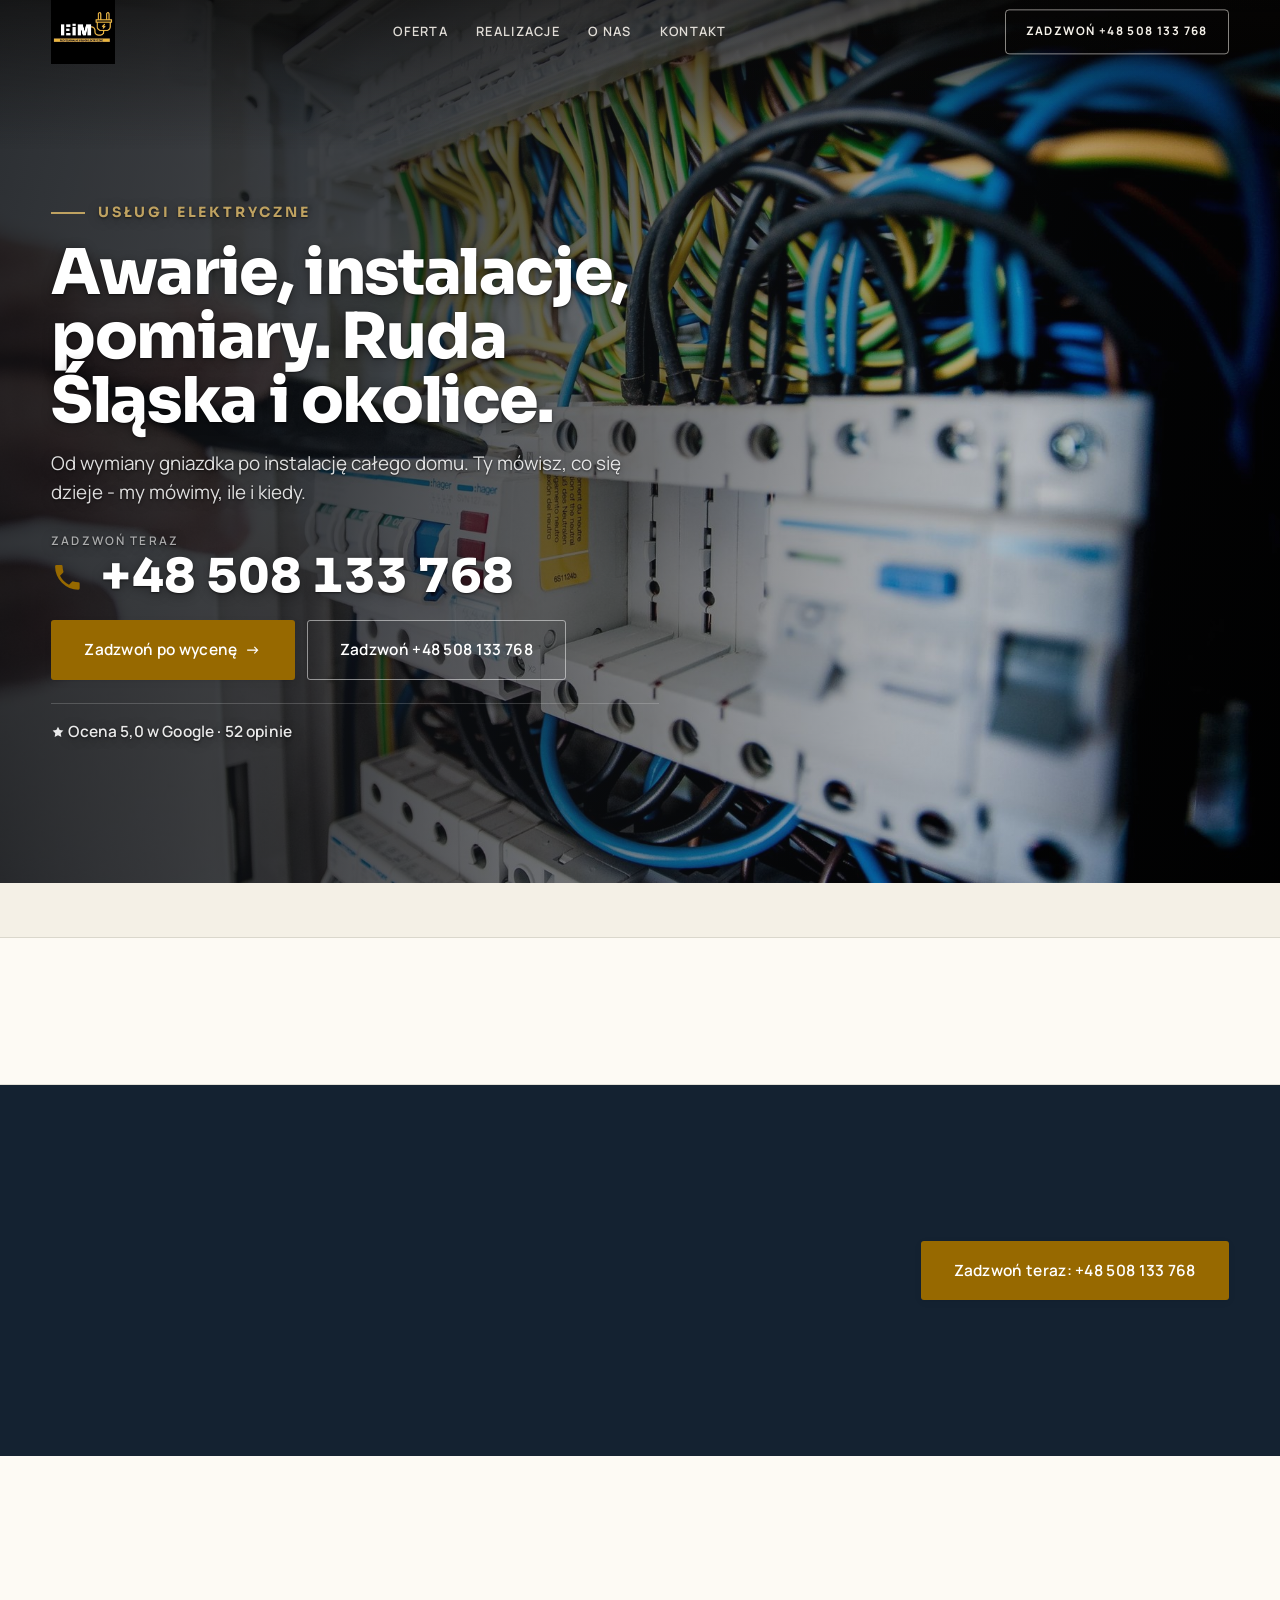
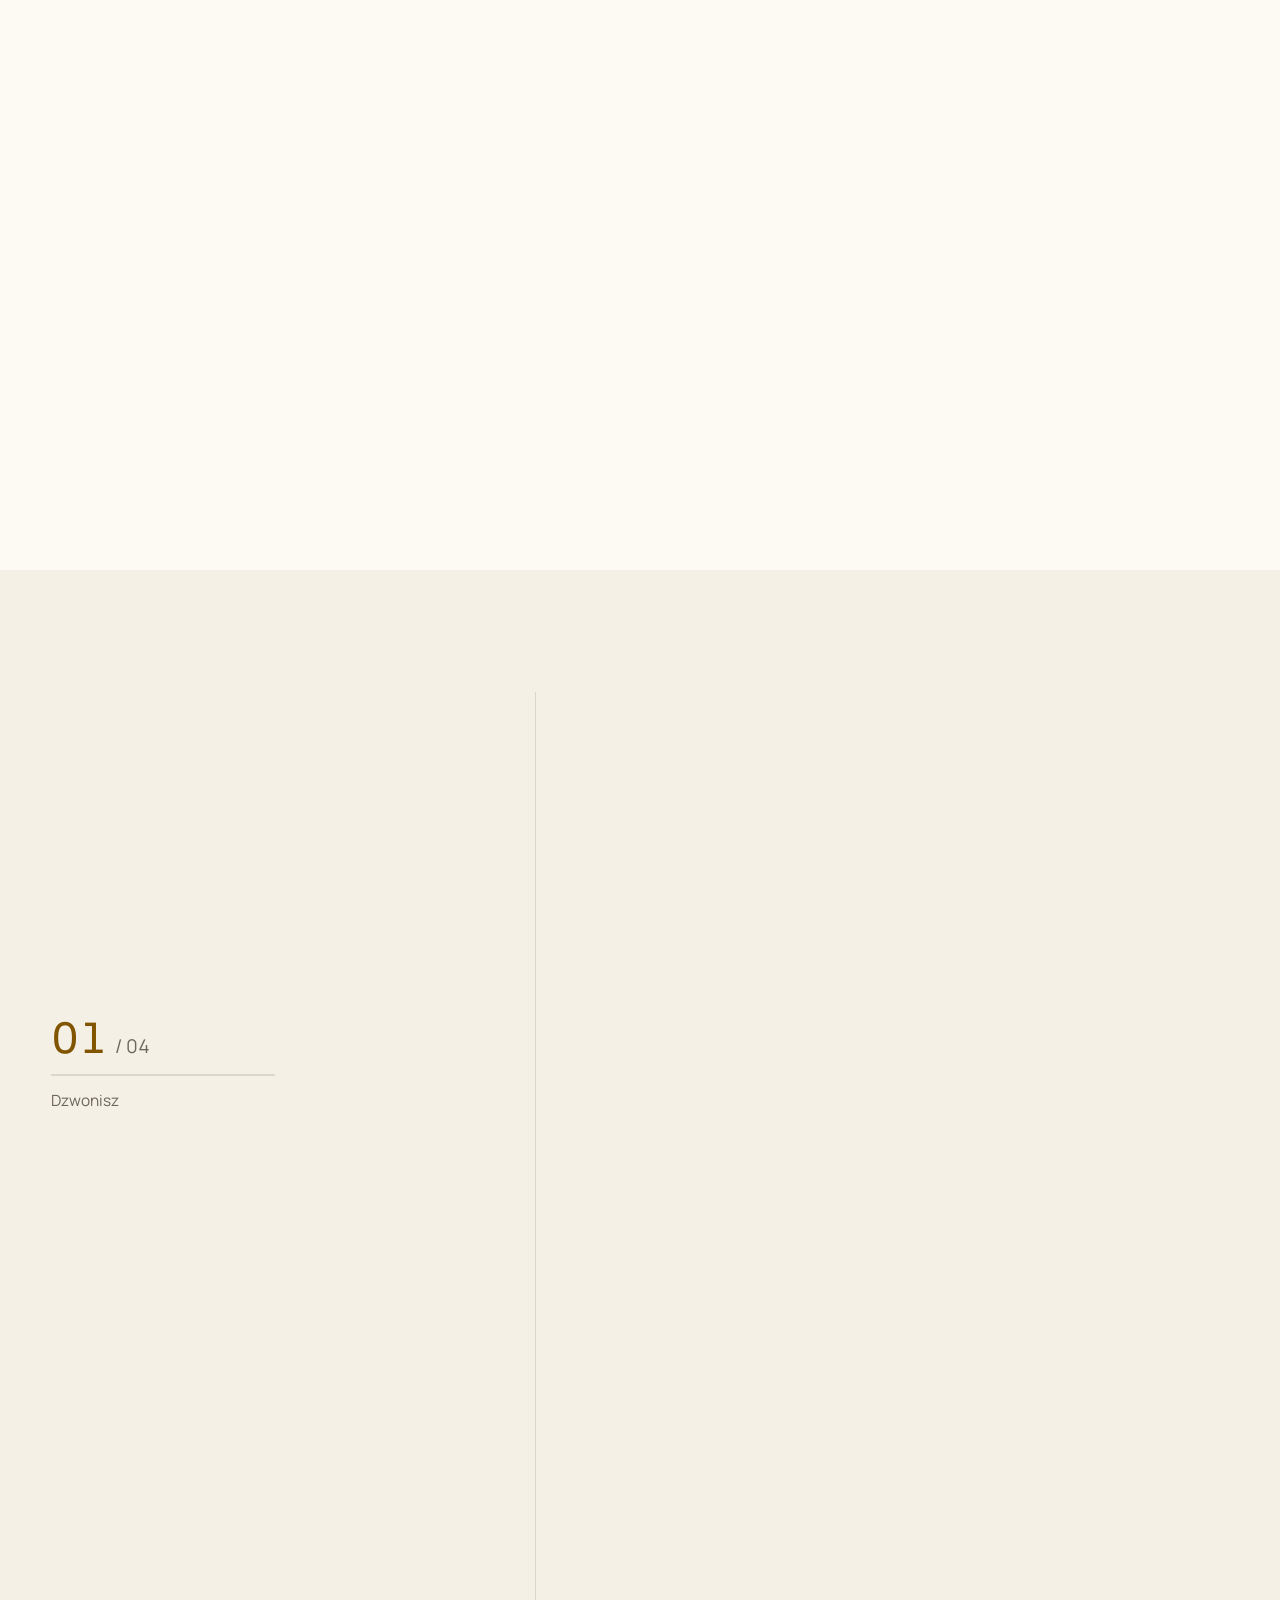
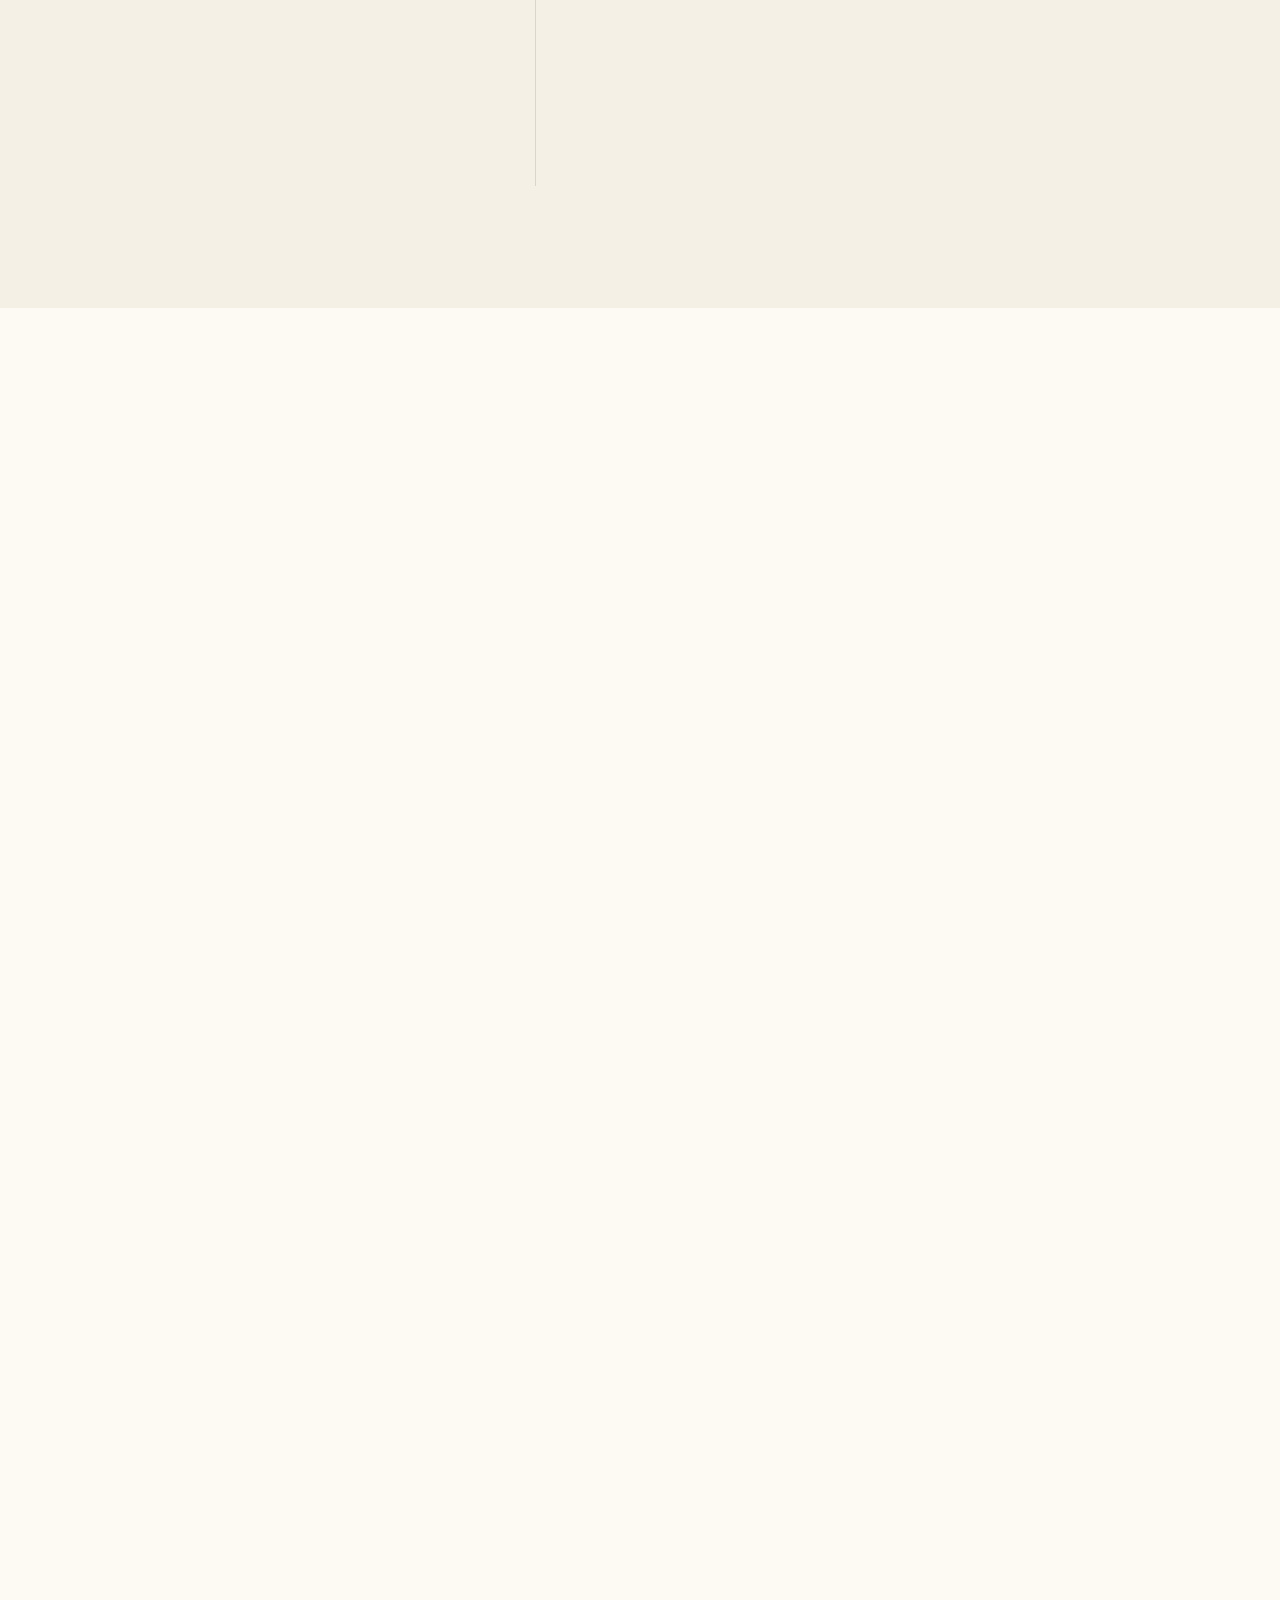
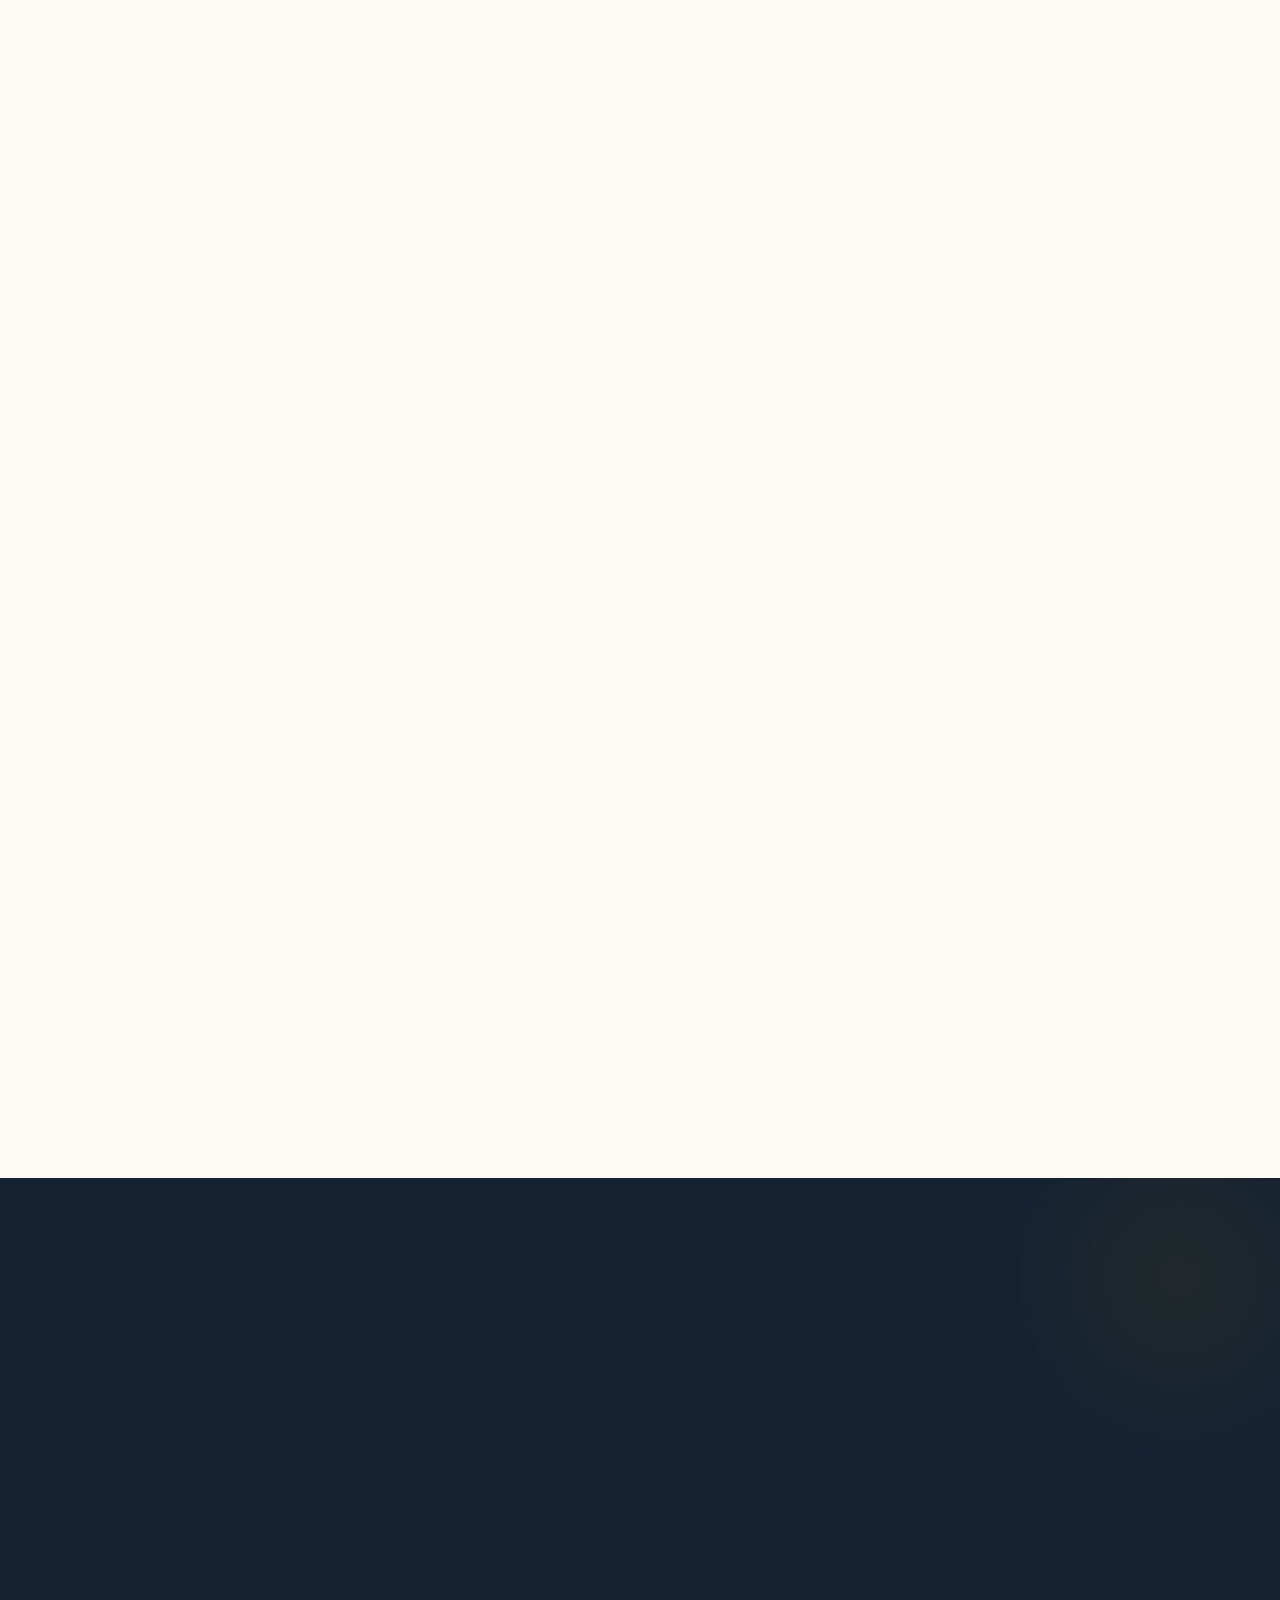
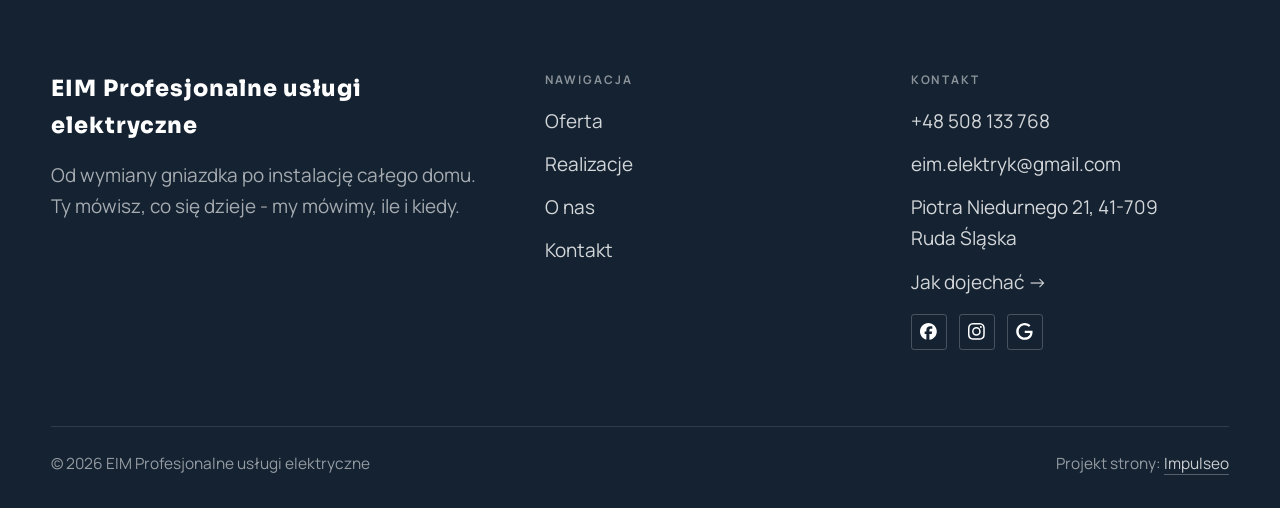
==== index.html @ 625cda24 "Strona demo: eim-profesjonalne-uslugi-elektryczne" ====
<!DOCTYPE html>
<html lang="pl">
<head>
<meta charset="UTF-8">
<meta name="viewport" content="width=device-width, initial-scale=1.0">
<title>EIM Profesjonalne usługi elektryczne - elektryk z dojazdem</title>
<meta name="description" content="Elektryk w Rudzie Śląskiej z dojazdem. Awarie, instalacje, rozdzielnice, oświetlenie, pomiary z protokołem. Cenę znasz przed robotą. Zadzwoń: +48 508 133 768.">
<link rel="canonical" href="https://kris20032.github.io/eim-profesjonalne-uslugi-elektryczne/">
<meta name="robots" content="noindex, nofollow">
<meta property="og:type" content="website">
<meta property="og:locale" content="pl_PL">
<meta property="og:site_name" content="EIM Profesjonalne usługi elektryczne">
<meta property="og:title" content="EIM Profesjonalne usługi elektryczne - elektryk z dojazdem">
<meta property="og:description" content="Elektryk w Rudzie Śląskiej z dojazdem. Awarie, instalacje, rozdzielnice, oświetlenie, pomiary z protokołem. Cenę znasz przed robotą. Zadzwoń: +48 508 133 768.">
<meta property="og:url" content="https://kris20032.github.io/eim-profesjonalne-uslugi-elektryczne/">
<meta property="og:image" content="https://kris20032.github.io/eim-profesjonalne-uslugi-elektryczne/img/og.jpg">
<meta property="og:image:width" content="1200">
<meta property="og:image:height" content="630">
<meta name="twitter:card" content="summary_large_image">
<script type="application/ld+json">{"@context": "https://schema.org", "@type": "Electrician", "name": "EIM Profesjonalne usługi elektryczne", "url": "https://kris20032.github.io/eim-profesjonalne-uslugi-elektryczne/", "telephone": "+48508133768", "image": "https://kris20032.github.io/eim-profesjonalne-uslugi-elektryczne/img/og.jpg", "areaServed": "Ruda Śląska", "sameAs": ["https://www.facebook.com/p/EIM-Profesjonalne-us%C5%82ugi-elektryczne-61555742956690/", "https://www.instagram.com/eim_elektryk_mroz/", "https://www.google.com/maps?cid=5841397486991390434"]}</script>
<link rel="preconnect" href="https://fonts.googleapis.com">
<link rel="preconnect" href="https://fonts.gstatic.com" crossorigin>
<link href="https://fonts.googleapis.com/css2?family=Sora:wght@600;700;800&family=Manrope:wght@400;500;600&display=swap" rel="stylesheet">
<link rel="stylesheet" href="assets/styles.css?v=2641f12d">
</head>
<body>

<header class="nav">
  <div class="wrap nav-inner">
    <a class="brand brand-has-logo" href="index.html"><img class="brand-logo" src="img/logo.jpg" alt="EIM Profesjonalne usługi elektryczne" width="500" height="500" decoding="async"></a>
    <nav class="nav-links">
      <a href="oferta.html">Oferta</a>
      <a href="realizacje.html">Realizacje</a>
      <a href="o-nas.html">O nas</a>
      <a href="kontakt.html">Kontakt</a>
      <a href="tel:+48508133768" class="btn btn-accent">Zadzwoń +48 508 133 768</a>
    </nav>
    <button class="nav-toggle" aria-label="Menu"><span></span><span></span><span></span></button>
  </div>
</header>

<main>
<section class="hero-fach">
  <img class="hf-photo" src="img/hero.jpg" fetchpriority="high" data-rotate="img/g2.jpg|img/g5.jpg" alt="EIM Profesjonalne usługi elektryczne" width="1880" height="1251">
  <div class="hf-panel">
    <div class="hf-inner">
      <span class="hf-kicker">Usługi elektryczne</span>
      <h1 class="hf-title">Awarie, instalacje, pomiary. Ruda Śląska i okolice. <em></em></h1>
      <p class="hf-lead">Od wymiany gniazdka po instalację całego domu. Ty mówisz, co się dzieje - my mówimy, ile i kiedy.</p>
      <a class="hf-phone" href="tel:+48508133768"><span class="hf-phone-lab">Zadzwoń teraz</span><span class="hf-phone-num"><svg class="ico-tel" width="16" height="16" viewBox="0 0 24 24" fill="none" aria-hidden="true"><path d="M6.6 10.8a15.5 15.5 0 0 0 6.6 6.6l2.2-2.2a1 1 0 0 1 1-.24 11.4 11.4 0 0 0 3.6.58 1 1 0 0 1 1 1V20a1 1 0 0 1-1 1A17 17 0 0 1 3 4a1 1 0 0 1 1-1h3.5a1 1 0 0 1 1 1c0 1.25.2 2.46.58 3.6a1 1 0 0 1-.25 1l-2.23 2.2Z" fill="currentColor"/></svg> +48 508 133 768</span></a>
      <div class="hf-actions">
        <a href="kontakt.html" class="btn btn-accent">Zadzwoń po wycenę <span class="arr">→</span></a>
        <a href="tel:+48508133768" class="btn btn-ghost hf-ghost">Zadzwoń +48 508 133 768</a>
      </div>
      <div class="hf-trust"><svg class="ico-star" width="14" height="14" viewBox="0 0 24 24" style="vertical-align:-2px" aria-hidden="true"><path d="M12 2.8l2.85 5.8 6.4.93-4.63 4.5 1.1 6.37L12 17.4l-5.72 3 1.1-6.37-4.63-4.5 6.4-.93L12 2.8Z" fill="currentColor"/></svg> Ocena 5,0 w Google · 52 opinie</div>
    </div>
  </div>
</section>
<section class="fach-promise">
  <div class="wrap">
    <ul class="fp-row reveal"><li>Bezpłatna wycena</li><li>Dojazd: Ruda Śląska i okolice</li><li>Gwarancja na robociznę</li></ul>
  </div>
</section>
<section class="opinie-mini" aria-label="Opinie klientów">
  <div class="wrap">
    <div class="om-row">
      <div class="om-item reveal"><blockquote>„Serdecznie polecam Pana Pawła!”</blockquote><span class="om-autor">Marcin Jeziorowski</span></div>
      <div class="om-item reveal"><blockquote>„Serdecznie polecam tego elektryka!”</blockquote><span class="om-autor">Paulina Wojcieszek</span></div>
      <div class="om-item reveal"><blockquote>„Została wykonana usługa poprowadzenia całej nowej instalacji elektrycznej na nowo zakupionym mieszkaniu w s…”</blockquote><span class="om-autor">Mateusz Machnik</span></div>
    </div>
  </div>
</section>
<section class="awaria">
  <div class="wrap">
      <div class="reveal">
        <h3>Awaria? Jesteśmy pod telefonem.</h3>
        <p>Szybki dojazd na pilne zgłoszenia.</p>
      </div>
      <a class="btn btn-accent" href="tel:+48508133768">Zadzwoń teraz: +48 508 133 768</a>
  </div>
</section>
<section class="gateways-band">
  <div class="wrap">
    <div class="gateways">
      <a href="oferta.html" class="gateway reveal"><img src="img/g1.jpg" alt="Awarie i usterki" loading="lazy" width="1880" height="1255" decoding="async"><span class="g-ttl">Awarie i usterki</span></a>
      <a href="oferta.html" class="gateway reveal"><img src="img/g4.jpg" alt="Instalacje elektryczne" loading="lazy" width="1880" height="1255" decoding="async"><span class="g-ttl">Instalacje elektryczne</span></a>
      <a href="oferta.html" class="gateway reveal"><img src="img/g10.jpg" alt="Rozdzielnice i zabezpieczenia" loading="lazy" width="1880" height="1253" decoding="async"><span class="g-ttl">Rozdzielnice i zabezpieczenia</span></a>
    </div>
  </div>
</section>
<section class="proces proces-os fachowcy">
  <div class="wrap proc-grid">
    <div class="proc-side">
      <div class="head reveal">
        <span class="eyebrow">Jak pracujemy</span>
        <h2>Wiesz, na czym stoisz - na każdym etapie</h2>
        <p>Od pierwszego telefonu do odbioru roboty - krok po kroku.</p>
      </div>
      <div class="proc-count" aria-hidden="true"><span class="pc-cur">01</span><span class="pc-all">/ 04</span></div>
      <div class="proc-bar" aria-hidden="true"><i></i></div>
      <p class="proc-now" aria-hidden="true">Dzwonisz</p>
    </div>
    <ol class="proces-line">
      <li class="reveal"><span class="pno">01</span><h3>Dzwonisz</h3><p>Przy awarii mówimy też, co wyłączyć od razu - zanim dojedziemy, ma być bezpiecznie.</p></li>
      <li class="reveal"><span class="pno">02</span><h3>Znasz cenę</h3><p>Zanim wyjmiemy narzędzia, wiesz, ile zapłacisz. Wyjdzie coś nowego w ścianie - najpierw rozmawiamy, potem robimy.</p></li>
      <li class="reveal"><span class="pno">03</span><h3>Robota</h3><p>Stare przewody i osprzęt pokazujemy, nie wynosimy po cichu - widzisz, co było do wymiany.</p></li>
      <li class="reveal"><span class="pno">04</span><h3>Odbiór i gwarancja</h3><p>Na koniec mierzymy i pokazujemy wynik - dostajesz protokół, gwarancję i jasny rachunek.</p></li>
    </ol>
  </div>
</section>
<section>
  <div class="wrap">
    <div class="head reveal">
      <span class="eyebrow">Realizacje</span>
      <h2>Z ostatnich robót</h2>
      <p>Tak ta robota wygląda po skończeniu: opisana tablica, równe bruzdy, przewody pod sznurek.</p>
    </div>
    <div class="gallery">
      <div class="tile t-two3 reveal"><img src="img/g3.jpg" alt="EIM Profesjonalne usługi elektryczne" loading="lazy" width="1500" height="2000" decoding="async"></div>
      <div class="tile t-third reveal"><img src="img/g6.jpg" alt="EIM Profesjonalne usługi elektryczne" loading="lazy" width="1356" height="1878" decoding="async"></div>
      <div class="tile t-third reveal"><img src="img/g7.jpg" alt="EIM Profesjonalne usługi elektryczne" loading="lazy" width="1534" height="1124" decoding="async"></div>
      <div class="tile t-third reveal"><img src="img/g8.jpg" alt="EIM Profesjonalne usługi elektryczne" loading="lazy" width="1340" height="1714" decoding="async"></div>
      <div class="tile t-third reveal"><img src="img/g9.jpg" alt="EIM Profesjonalne usługi elektryczne" loading="lazy" width="1535" height="2048" decoding="async"></div>
    </div>
    <div style="margin-top:var(--space-7)" class="reveal"><a href="realizacje.html" class="btn btn-accent">Pełna galeria <span class="arr">→</span></a></div>
  </div>
</section>
<section class="fach-uslugi">
  <div class="wrap">
    <div class="head reveal">
      <span class="eyebrow">Oferta</span>
      <h2>Zakres robót</h2>
      <p>Czym zajmujemy się na co dzień.</p>
    </div>
    <ul class="fu-list">
      <li class="fu-row reveal"><div class="fu-name">Awarie i usterki</div><div class="fu-desc">Nagle zgasła połowa mieszkania? Bezpiecznik wybija po włączeniu czajnika?</div><a class="fu-cta" href="kontakt.html">Wycena <span class="arr">→</span></a></li>
      <li class="fu-row reveal"><div class="fu-name">Instalacje elektryczne</div><div class="fu-desc">Budujesz dom albo robisz generalny remont? Rozprowadzamy instalację od tablicy po ostatnie gniazdko: obwody, bruzdy, puszki, a na koniec pomiary z protokołem, zanim cokolwiek zniknie pod tynkiem.</div><a class="fu-cta" href="kontakt.html">Wycena <span class="arr">→</span></a></li>
      <li class="fu-row reveal"><div class="fu-name">Rozdzielnice i zabezpieczenia</div><div class="fu-desc">Tablica z korkami pamięta poprzedniego właściciela? Składamy i modernizujemy rozdzielnice: nowe zabezpieczenia, różnicówki, ochrona przepięciowa i czytelny opis na drzwiczkach - żeby przy usterce dało się wyłączyć jeden obwód, a nie cały dom.</div><a class="fu-cta" href="kontakt.html">Wycena <span class="arr">→</span></a></li>
      <li class="fu-row reveal"><div class="fu-name">Oświetlenie i LED</div><div class="fu-desc">Montujemy oświetlenie i sterowanie światłem, a także instalacje inteligentnego domu w systemie Loxone.</div><a class="fu-cta" href="kontakt.html">Wycena <span class="arr">→</span></a></li>
      <li class="fu-row reveal"><div class="fu-name">Gniazdka, włączniki i osprzęt</div><div class="fu-desc">Grzejące się gniazdko albo włącznik, który łapie co drugi raz, to poluzowany zacisk - od tego zaczynają się nadpalone puszki.</div><a class="fu-cta" href="kontakt.html">Wycena <span class="arr">→</span></a></li>
      <li class="fu-row reveal"><div class="fu-name">Pomiary i protokoły</div><div class="fu-desc">Do odbioru domu, do ubezpieczyciela po szkodzie, do wynajmu - wszędzie tam potrzebny jest protokół z pomiarów, nie „działa, sprawdzałem”.</div><a class="fu-cta" href="kontakt.html">Wycena <span class="arr">→</span></a></li>
    </ul>
    <div style="margin-top:var(--space-7)" class="reveal"><a href="oferta.html" class="btn btn-ghost">Pełna oferta <span class="arr">→</span></a></div>
  </div>
</section>
<section class="stopklatka" aria-hidden="true">
  <div class="stk-bg" style="background-image:url(img/g15.jpg)"></div>
</section>
<section class="opinie">
  <div class="wrap">
    <div class="head center reveal">
      <span class="eyebrow">Opinie</span>
      <h2>Co mówią klienci</h2>
    </div>
    <p class="op-meta reveal"><span class="g-badge"><svg class="gb-ico" viewBox="0 0 24 24" width="18" height="18" aria-hidden="true"><path fill="#4285F4" d="M22.56 12.25c0-.78-.07-1.53-.2-2.25H12v4.26h5.92c-.26 1.37-1.04 2.53-2.21 3.31v2.77h3.57c2.08-1.92 3.28-4.74 3.28-8.09z"/><path fill="#34A853" d="M12 23c2.97 0 5.46-.98 7.28-2.66l-3.57-2.77c-.98.66-2.23 1.06-3.71 1.06-2.86 0-5.29-1.93-6.16-4.53H2.18v2.84C3.99 20.53 7.7 23 12 23z"/><path fill="#FBBC05" d="M5.84 14.09c-.22-.66-.35-1.36-.35-2.09s.13-1.43.35-2.09V7.07H2.18C1.43 8.55 1 10.22 1 12s.43 3.45 1.18 4.93l2.85-2.22.81-.62z"/><path fill="#EA4335" d="M12 5.38c1.62 0 3.06.56 4.21 1.64l3.15-3.15C17.45 2.09 14.97 1 12 1 7.7 1 3.99 3.47 2.18 7.07l3.66 2.84c.87-2.6 3.3-4.53 6.16-4.53z"/></svg><b class="gb-ocena">5,0</b><svg class="gb-stars" viewBox="0 0 90 18" width="74" height="14.8" aria-hidden="true"><g fill="currentColor" opacity=".26"><path transform="translate(0,0)" d="M9 1.6l2.2 4.46 4.92.72-3.56 3.47.84 4.9L9 12.74l-4.4 2.31.84-4.9L1.88 6.68l4.92-.72L9 1.6Z"/><path transform="translate(18,0)" d="M9 1.6l2.2 4.46 4.92.72-3.56 3.47.84 4.9L9 12.74l-4.4 2.31.84-4.9L1.88 6.68l4.92-.72L9 1.6Z"/><path transform="translate(36,0)" d="M9 1.6l2.2 4.46 4.92.72-3.56 3.47.84 4.9L9 12.74l-4.4 2.31.84-4.9L1.88 6.68l4.92-.72L9 1.6Z"/><path transform="translate(54,0)" d="M9 1.6l2.2 4.46 4.92.72-3.56 3.47.84 4.9L9 12.74l-4.4 2.31.84-4.9L1.88 6.68l4.92-.72L9 1.6Z"/><path transform="translate(72,0)" d="M9 1.6l2.2 4.46 4.92.72-3.56 3.47.84 4.9L9 12.74l-4.4 2.31.84-4.9L1.88 6.68l4.92-.72L9 1.6Z"/></g><clipPath id="gs1000"><rect x="0" y="0" width="90.0" height="18"/></clipPath><g fill="#FBBC04" clip-path="url(#gs1000)"><path transform="translate(0,0)" d="M9 1.6l2.2 4.46 4.92.72-3.56 3.47.84 4.9L9 12.74l-4.4 2.31.84-4.9L1.88 6.68l4.92-.72L9 1.6Z"/><path transform="translate(18,0)" d="M9 1.6l2.2 4.46 4.92.72-3.56 3.47.84 4.9L9 12.74l-4.4 2.31.84-4.9L1.88 6.68l4.92-.72L9 1.6Z"/><path transform="translate(36,0)" d="M9 1.6l2.2 4.46 4.92.72-3.56 3.47.84 4.9L9 12.74l-4.4 2.31.84-4.9L1.88 6.68l4.92-.72L9 1.6Z"/><path transform="translate(54,0)" d="M9 1.6l2.2 4.46 4.92.72-3.56 3.47.84 4.9L9 12.74l-4.4 2.31.84-4.9L1.88 6.68l4.92-.72L9 1.6Z"/><path transform="translate(72,0)" d="M9 1.6l2.2 4.46 4.92.72-3.56 3.47.84 4.9L9 12.74l-4.4 2.31.84-4.9L1.88 6.68l4.92-.72L9 1.6Z"/></g></svg><span class="gb-txt">52 opinie w Google</span></span></p>
    <p class="op-meta reveal"><a class="op-google" href="https://www.google.com/maps?cid=5841397486991390434" target="_blank" rel="noopener"><svg class="op-g-ico" viewBox="0 0 24 24" width="17" height="17" aria-hidden="true"><path fill="#4285F4" d="M22.56 12.25c0-.78-.07-1.53-.2-2.25H12v4.26h5.92c-.26 1.37-1.04 2.53-2.21 3.31v2.77h3.57c2.08-1.92 3.28-4.74 3.28-8.09z"/><path fill="#34A853" d="M12 23c2.97 0 5.46-.98 7.28-2.66l-3.57-2.77c-.98.66-2.23 1.06-3.71 1.06-2.86 0-5.29-1.93-6.16-4.53H2.18v2.84C3.99 20.53 7.7 23 12 23z"/><path fill="#FBBC05" d="M5.84 14.09c-.22-.66-.35-1.36-.35-2.09s.13-1.43.35-2.09V7.07H2.18C1.43 8.55 1 10.22 1 12s.43 3.45 1.18 4.93l2.85-2.22.81-.62z"/><path fill="#EA4335" d="M12 5.38c1.62 0 3.06.56 4.21 1.64l3.15-3.15C17.45 2.09 14.97 1 12 1 7.7 1 3.99 3.47 2.18 7.07l3.66 2.84c.87-2.6 3.3-4.53 6.16-4.53z"/></svg><span>Zobacz opinie w Google</span><span class="arr">→</span></a></p>
    <div class="opinie-grid">
      <figure class="op-card reveal"><span class="op-star"><svg class="ico-star" width="14" height="14" viewBox="0 0 24 24" style="vertical-align:-2px" aria-hidden="true"><path d="M12 2.8l2.85 5.8 6.4.93-4.63 4.5 1.1 6.37L12 17.4l-5.72 3 1.1-6.37-4.63-4.5 6.4-.93L12 2.8Z" fill="currentColor"/></svg><svg class="ico-star" width="14" height="14" viewBox="0 0 24 24" style="vertical-align:-2px" aria-hidden="true"><path d="M12 2.8l2.85 5.8 6.4.93-4.63 4.5 1.1 6.37L12 17.4l-5.72 3 1.1-6.37-4.63-4.5 6.4-.93L12 2.8Z" fill="currentColor"/></svg><svg class="ico-star" width="14" height="14" viewBox="0 0 24 24" style="vertical-align:-2px" aria-hidden="true"><path d="M12 2.8l2.85 5.8 6.4.93-4.63 4.5 1.1 6.37L12 17.4l-5.72 3 1.1-6.37-4.63-4.5 6.4-.93L12 2.8Z" fill="currentColor"/></svg><svg class="ico-star" width="14" height="14" viewBox="0 0 24 24" style="vertical-align:-2px" aria-hidden="true"><path d="M12 2.8l2.85 5.8 6.4.93-4.63 4.5 1.1 6.37L12 17.4l-5.72 3 1.1-6.37-4.63-4.5 6.4-.93L12 2.8Z" fill="currentColor"/></svg><svg class="ico-star" width="14" height="14" viewBox="0 0 24 24" style="vertical-align:-2px" aria-hidden="true"><path d="M12 2.8l2.85 5.8 6.4.93-4.63 4.5 1.1 6.37L12 17.4l-5.72 3 1.1-6.37-4.63-4.5 6.4-.93L12 2.8Z" fill="currentColor"/></svg></span><blockquote>Serdecznie polecam Pana Pawła! Wykonywał u mnie skrzynkę z bezpiecznikami i od początku wykazał się pełnym profesjonalizmem.</blockquote><span class="op-autor">Marcin Jeziorowski</span></figure>
      <figure class="op-card reveal"><span class="op-star"><svg class="ico-star" width="14" height="14" viewBox="0 0 24 24" style="vertical-align:-2px" aria-hidden="true"><path d="M12 2.8l2.85 5.8 6.4.93-4.63 4.5 1.1 6.37L12 17.4l-5.72 3 1.1-6.37-4.63-4.5 6.4-.93L12 2.8Z" fill="currentColor"/></svg><svg class="ico-star" width="14" height="14" viewBox="0 0 24 24" style="vertical-align:-2px" aria-hidden="true"><path d="M12 2.8l2.85 5.8 6.4.93-4.63 4.5 1.1 6.37L12 17.4l-5.72 3 1.1-6.37-4.63-4.5 6.4-.93L12 2.8Z" fill="currentColor"/></svg><svg class="ico-star" width="14" height="14" viewBox="0 0 24 24" style="vertical-align:-2px" aria-hidden="true"><path d="M12 2.8l2.85 5.8 6.4.93-4.63 4.5 1.1 6.37L12 17.4l-5.72 3 1.1-6.37-4.63-4.5 6.4-.93L12 2.8Z" fill="currentColor"/></svg><svg class="ico-star" width="14" height="14" viewBox="0 0 24 24" style="vertical-align:-2px" aria-hidden="true"><path d="M12 2.8l2.85 5.8 6.4.93-4.63 4.5 1.1 6.37L12 17.4l-5.72 3 1.1-6.37-4.63-4.5 6.4-.93L12 2.8Z" fill="currentColor"/></svg><svg class="ico-star" width="14" height="14" viewBox="0 0 24 24" style="vertical-align:-2px" aria-hidden="true"><path d="M12 2.8l2.85 5.8 6.4.93-4.63 4.5 1.1 6.37L12 17.4l-5.72 3 1.1-6.37-4.63-4.5 6.4-.93L12 2.8Z" fill="currentColor"/></svg></span><blockquote>Serdecznie polecam tego elektryka! Prace zostały wykonane bardzo solidnie, sprawnie i zgodnie z ustaleniami. Fachowiec punktualny, uprzejmy i doskonale znający się na swoim fachu.</blockquote><span class="op-autor">Paulina Wojcieszek</span></figure>
      <figure class="op-card reveal"><span class="op-star"><svg class="ico-star" width="14" height="14" viewBox="0 0 24 24" style="vertical-align:-2px" aria-hidden="true"><path d="M12 2.8l2.85 5.8 6.4.93-4.63 4.5 1.1 6.37L12 17.4l-5.72 3 1.1-6.37-4.63-4.5 6.4-.93L12 2.8Z" fill="currentColor"/></svg><svg class="ico-star" width="14" height="14" viewBox="0 0 24 24" style="vertical-align:-2px" aria-hidden="true"><path d="M12 2.8l2.85 5.8 6.4.93-4.63 4.5 1.1 6.37L12 17.4l-5.72 3 1.1-6.37-4.63-4.5 6.4-.93L12 2.8Z" fill="currentColor"/></svg><svg class="ico-star" width="14" height="14" viewBox="0 0 24 24" style="vertical-align:-2px" aria-hidden="true"><path d="M12 2.8l2.85 5.8 6.4.93-4.63 4.5 1.1 6.37L12 17.4l-5.72 3 1.1-6.37-4.63-4.5 6.4-.93L12 2.8Z" fill="currentColor"/></svg><svg class="ico-star" width="14" height="14" viewBox="0 0 24 24" style="vertical-align:-2px" aria-hidden="true"><path d="M12 2.8l2.85 5.8 6.4.93-4.63 4.5 1.1 6.37L12 17.4l-5.72 3 1.1-6.37-4.63-4.5 6.4-.93L12 2.8Z" fill="currentColor"/></svg><svg class="ico-star" width="14" height="14" viewBox="0 0 24 24" style="vertical-align:-2px" aria-hidden="true"><path d="M12 2.8l2.85 5.8 6.4.93-4.63 4.5 1.1 6.37L12 17.4l-5.72 3 1.1-6.37-4.63-4.5 6.4-.93L12 2.8Z" fill="currentColor"/></svg></span><blockquote>Została wykonana usługa poprowadzenia całej nowej instalacji elektrycznej na nowo zakupionym mieszkaniu w sposób bardzo dobry.</blockquote><span class="op-autor">Mateusz Machnik</span></figure>
    </div>
  </div>
</section>
<section class="obszar">
  <div class="wrap">
    <div class="head center reveal">
      <span class="eyebrow">Obszar działania</span>
      <h2>Dojeżdżamy do Ciebie</h2>
    </div>
    <p class="obszar-txt reveal" style="text-align:center;max-width:60ch;margin:0 auto 1.4rem">Nie wiesz, czy dojedziemy do Ciebie? Zadzwoń i podaj adres. Jak nie dojeżdżamy, powiemy od razu i nie zajmiemy Ci dnia.</p>
    <ul class="obszar-list reveal"><li class="is-home">Ruda Śląska</li><li>+ okolice</li></ul>
    <div class="obszar-mapa reveal" style="margin-top:var(--space-7)">
      <iframe title="Obszar działania - Ruda Śląska i okolice" src="https://maps.google.com/maps?q=50.2815459%2C18.8758392&amp;z=11&amp;output=embed" loading="lazy" referrerpolicy="no-referrer-when-downgrade" style="width:100%;height:clamp(280px,38vh,420px);border:0;display:block;border-radius:var(--r-md)"></iframe>
    </div>
  </div>
</section>
<section class="faq-klinika">
  <div class="wrap">
    <div class="head center reveal">
      <span class="eyebrow">Częste pytania</span>
      <h2>Dobrze wiedzieć</h2>
    </div>
    <div class="faq-list">
      <details class="faq-item reveal"><summary>Ile to będzie kosztowało?</summary><p>Zależy, co się dzieje - dlatego wypytujemy przez telefon i od razu podajemy widełki. Ostateczną cenę ustalamy przy oględzinach, zanim zaczniemy.</p></details>
      <details class="faq-item reveal"><summary>Czy wycena jest płatna?</summary><p>Za obejrzenie i wycenę nie bierzemy pieniędzy. Płacisz za robotę, nie za rozmowę o niej.</p></details>
      <details class="faq-item reveal"><summary>Jak szybko przyjedziecie?</summary><p>Brak prądu w całym domu to pilny wyjazd - przestawiamy grafik. Dołożenie gniazdka spokojnie poczeka na umówiony termin.</p></details>
      <details class="faq-item reveal"><summary>Czy dostanę fakturę?</summary><p>Tak, na firmę albo na osobę prywatną. Dokument dostajesz od razu - razem z protokołem, jeśli robiliśmy pomiary.</p></details>
      <details class="faq-item reveal"><summary>Mam starą instalację. Muszę wymieniać wszystko?</summary><p>Niekoniecznie. Najpierw pomiary - one pokazują, co naprawdę jest groźne, a co jeszcze posłuży. Czasem wystarczy nowa tablica i osobny obwód do kuchni, a reszta może poczekać do remontu.</p></details>
      <details class="faq-item reveal"><summary>Co, jeśli po naprawie coś dalej nie gra?</summary><p>Wracamy i mierzymy jeszcze raz. Nasza wina - poprawiamy za darmo; wyszło coś nowego - mówimy wprost, co i za ile.</p></details>
    </div>
  </div>
</section>
<section class="cta">
  <div class="wrap">
    <div class="reveal">
      <span class="eyebrow">Współpraca</span>
      <h2>Potrzebujesz fachowca? Wycenimy za darmo.</h2>
      <p>Odezwij się - umówimy oględziny i usłyszysz konkretną kwotę. Za darmo.</p>
    </div>
    <div class="cta-actions reveal">
      <a href="kontakt.html" class="btn btn-light">Zadzwoń po wycenę <span class="arr">→</span></a>
      <a href="tel:+48508133768" class="btn btn-ghost btn-ghost-cta">+48 508 133 768</a>
    </div>
  </div>
</section>
</main>

<footer>
  <div class="wrap">
    <div class="foot-grid">
      <div class="foot-brand">
        <div class="name">EIM Profesjonalne usługi elektryczne</div>
        <p>Od wymiany gniazdka po instalację całego domu. Ty mówisz, co się dzieje - my mówimy, ile i kiedy.</p>
      </div>
      <div class="foot-col">
        <h4>Nawigacja</h4>
        <a href="oferta.html">Oferta</a>
        <a href="realizacje.html">Realizacje</a>
        <a href="o-nas.html">O nas</a>
        <a href="kontakt.html">Kontakt</a>
      </div>
      <div class="foot-col">
        <h4>Kontakt</h4>
        <a href="tel:+48508133768">+48 508 133 768</a>
        <a href="mailto:eim.elektryk@gmail.com">eim.elektryk@gmail.com</a>
        <p>Piotra Niedurnego 21, 41-709 Ruda Śląska</p>
        <a href="https://www.google.com/maps?cid=5841397486991390434" target="_blank" rel="noopener">Jak dojechać →</a>
      <div class="foot-soc">
        <a class="soc" href="https://www.facebook.com/p/EIM-Profesjonalne-us%C5%82ugi-elektryczne-61555742956690/" target="_blank" rel="noopener" aria-label="Facebook - EIM Profesjonalne usługi elektryczne"><svg viewBox="0 0 24 24" aria-hidden="true" focusable="false"><path d="M9.101 23.691v-7.98H6.627v-3.667h2.474v-1.58c0-4.085 1.848-5.978 5.858-5.978.401 0 .955.042 1.468.103a8.68 8.68 0 0 1 1.141.195v3.325a8.623 8.623 0 0 0-.653-.036 26.805 26.805 0 0 0-.733-.009c-.707 0-1.259.096-1.675.309a1.686 1.686 0 0 0-.679.622c-.258.42-.374.995-.374 1.752v1.297h3.919l-.386 2.103-.287 1.564h-3.246v8.245C19.396 23.238 24 18.179 24 12.044c0-6.627-5.373-12-12-12s-12 5.373-12 12c0 5.628 3.874 10.35 9.101 11.647Z" fill="currentColor"/></svg></a>
        <a class="soc" href="https://www.instagram.com/eim_elektryk_mroz/" target="_blank" rel="noopener" aria-label="Instagram - EIM Profesjonalne usługi elektryczne"><svg viewBox="0 0 24 24" aria-hidden="true" focusable="false"><path d="M7.0301.084c-1.2768.0602-2.1487.264-2.911.5634-.7888.3075-1.4575.72-2.1228 1.3877-.6652.6677-1.075 1.3368-1.3802 2.127-.2954.7638-.4956 1.6365-.552 2.914-.0564 1.2775-.0689 1.6882-.0626 4.947.0062 3.2586.0206 3.6671.0825 4.9473.061 1.2765.264 2.1482.5635 2.9107.308.7889.72 1.4573 1.388 2.1228.6679.6655 1.3365 1.0743 2.1285 1.38.7632.295 1.6361.4961 2.9134.552 1.2773.056 1.6884.069 4.9462.0627 3.2578-.0062 3.668-.0207 4.9478-.0814 1.28-.0607 2.147-.2652 2.9098-.5633.7889-.3086 1.4578-.72 2.1228-1.3881.665-.6682 1.0745-1.3378 1.3795-2.1284.2957-.7632.4966-1.636.552-2.9124.056-1.2809.0692-1.6898.063-4.948-.0063-3.2583-.021-3.6668-.0817-4.9465-.0607-1.2797-.264-2.1487-.5633-2.9117-.3084-.7889-.72-1.4568-1.3876-2.1228C21.2982 1.33 20.628.9208 19.8378.6165 19.074.321 18.2017.1197 16.9244.0645 15.6471.0093 15.236-.005 11.977.0014 8.718.0076 8.31.0215 7.0301.0839m.1402 21.6932c-1.17-.0509-1.8053-.2453-2.2287-.408-.5606-.216-.96-.4771-1.3819-.895-.422-.4178-.6811-.8186-.9-1.378-.1644-.4234-.3624-1.058-.4171-2.228-.0595-1.2645-.072-1.6442-.079-4.848-.007-3.2037.0053-3.583.0607-4.848.05-1.169.2456-1.805.408-2.2282.216-.5613.4762-.96.895-1.3816.4188-.4217.8184-.6814 1.3783-.9003.423-.1651 1.0575-.3614 2.227-.4171 1.2655-.06 1.6447-.072 4.848-.079 3.2033-.007 3.5835.005 4.8495.0608 1.169.0508 1.8053.2445 2.228.408.5608.216.96.4754 1.3816.895.4217.4194.6816.8176.9005 1.3787.1653.4217.3617 1.056.4169 2.2263.0602 1.2655.0739 1.645.0796 4.848.0058 3.203-.0055 3.5834-.061 4.848-.051 1.17-.245 1.8055-.408 2.2294-.216.5604-.4763.96-.8954 1.3814-.419.4215-.8181.6811-1.3783.9-.4224.1649-1.0577.3617-2.2262.4174-1.2656.0595-1.6448.072-4.8493.079-3.2045.007-3.5825-.006-4.848-.0608M16.953 5.5864A1.44 1.44 0 1 0 18.39 4.144a1.44 1.44 0 0 0-1.437 1.4424M5.8385 12.012c.0067 3.4032 2.7706 6.1557 6.173 6.1493 3.4026-.0065 6.157-2.7701 6.1506-6.1733-.0065-3.4032-2.771-6.1565-6.174-6.1498-3.403.0067-6.156 2.771-6.1496 6.1738M8 12.0077a4 4 0 1 1 4.008 3.9921A3.9996 3.9996 0 0 1 8 12.0077" fill="currentColor"/></svg></a>
        <a class="soc" href="https://www.google.com/maps?cid=5841397486991390434" target="_blank" rel="noopener" aria-label="Google - EIM Profesjonalne usługi elektryczne"><svg viewBox="0 0 24 24" aria-hidden="true" focusable="false"><path d="M12.48 10.92v3.28h7.84c-.24 1.84-.853 3.187-1.787 4.133-1.147 1.147-2.933 2.4-6.053 2.4-4.827 0-8.6-3.893-8.6-8.72s3.773-8.72 8.6-8.72c2.6 0 4.507 1.027 5.907 2.347l2.307-2.307C18.747 1.44 16.133 0 12.48 0 5.867 0 .307 5.387.307 12s5.56 12 12.173 12c3.573 0 6.267-1.173 8.373-3.36 2.16-2.16 2.84-5.213 2.84-7.667 0-.76-.053-1.467-.173-2.053H12.48z" fill="currentColor"/></svg></a>
      </div>
      </div>
    </div>
    <div class="foot-bot">
      <span>© 2026 EIM Profesjonalne usługi elektryczne</span>
      <span>Projekt strony: <a class="foot-credit" href="https://impulseo.pl" target="_blank" rel="noopener">Impulseo</a></span>
    </div>
  </div>
</footer>
<div class="sticky-call"><a class="sc-call" href="tel:+48508133768"><svg class="ico-tel" width="16" height="16" viewBox="0 0 24 24" fill="none" aria-hidden="true"><path d="M6.6 10.8a15.5 15.5 0 0 0 6.6 6.6l2.2-2.2a1 1 0 0 1 1-.24 11.4 11.4 0 0 0 3.6.58 1 1 0 0 1 1 1V20a1 1 0 0 1-1 1A17 17 0 0 1 3 4a1 1 0 0 1 1-1h3.5a1 1 0 0 1 1 1c0 1.25.2 2.46.58 3.6a1 1 0 0 1-.25 1l-2.23 2.2Z" fill="currentColor"/></svg> Zadzwoń</a><a class="sc-quote" href="kontakt.html">Zadzwoń po wycenę</a></div>
<div class="demo-wazne" data-do="2026-10-19" data-cykl="3" hidden><svg class="dw-ico" width="13" height="13" viewBox="0 0 24 24" fill="none" aria-hidden="true"><circle cx="12" cy="12" r="8.6" stroke="currentColor" stroke-width="1.8"/><path d="M12 7.2V12l3.3 2" stroke="currentColor" stroke-width="1.8" stroke-linecap="round"/></svg><span class="dw-txt"></span></div>

<script src="assets/main.js"></script>
</body>
</html>
---- assets/styles.css ----
/* ============================================================
   STOLBASZ — premium, architektoniczny B2B fit-out
   Jasna paleta, zero brązu. System wg premium-web-craft.
   Projekt strony: Impulseo (impulseo.pl)
   ============================================================ */

:root{
  /* PALETA — jasna, architektoniczna, chłodna */
  --paper:#f5f7fa;          /* główne tło */
  --paper-2:#e7edf3;        /* sekcje alternatywne (chłodny jasny szary) */
  --paper-3:#e7edf3;        /* delikatne wypełnienia */
  --ink:#142231;            /* tekst główny — chłodny grafit */
  --ink-soft:#2c3e52;       /* nagłówki drugorzędne */
  --muted:#697785;          /* tekst poboczny */
  --line:rgba(20,34,49,.12);/* hairline */
  --accent:#e8a00c;         /* stonowany petrol-slate — jedyny akcent */
  --accent-d:#c47f06;
  --accent-soft:rgba(232,160,12,.10);
  --dark:#142231;           /* sekcje ciemne (stopka/CTA) */

  /* HOVER ZDJĘĆ — JEDEN standard dla całego silnika (decyzja K. 04.08.2026, artefakt z wariantami).
     AKTUALNE (K.+Szymon 09.08.2026, wybór z artefaktu 6 wariantów): zoom 1.05 przy 1.4s -
     przy tak długim czasie mocniejszy kadr NIE skacze, tylko „oddycha". Poprzedni standard
     (1.02 / .55s z 04.08) odbierany jako dynamiczny i szybki.
     Spoczynek lekko przygaszony, ale TYLKO tam, gdzie jest mysz (@media hover:hover) —
     na telefonie zdjęcia zostają w pełnej jasności. */
  --img-zoom:1.05;                   /* K.+Szymon 09.08: wariant F z artefaktu porównawczego */
  --img-rest:brightness(.95) saturate(.99);
  --img-hot:brightness(1.06) saturate(1.05);
  --img-dur:1.4s;                    /* K.+Szymon 09.08 (wariant F): powoli = elegancko */
  --img-ease:cubic-bezier(.16,.84,.44,1);  /* miękki ogon, efekt „oddychania" */

  /* ODSTĘPY — skala 4/8 */
  --space-1:4px; --space-2:8px; --space-3:12px; --space-4:16px; --space-5:24px;
  --space-6:32px; --space-7:48px; --space-8:64px; --space-9:96px; --space-10:128px;

  /* TYPOGRAFIA — fluid clamp() (skala podbita 16.07.2026: większe, czytelniejsze litery — uwaga Adama) */
  --text-sm:clamp(.9rem,.87rem + .12vw,1rem);
  --text-base:clamp(1.08rem,1.04rem + .18vw,1.2rem);
  --text-lg:clamp(1.24rem,1.15rem + .34vw,1.44rem);
  --text-h3:clamp(1.34rem,1.22rem + .55vw,1.66rem);
  --text-h2:clamp(2.1rem,1.66rem + 2.1vw,3.1rem);
  --text-h1:clamp(2.9rem,2.1rem + 4vw,5.1rem);

  /* PROMIENIE — architektoniczne, raczej ostre */
  --r-sm:3px; --r-md:6px; --r-lg:10px;

  /* RUCH */
  --ease:cubic-bezier(.25,.46,.45,.94); --dur:.24s;

  /* CIENIE — miękkie, warstwowe */
  --sh-sm:0 1px 2px rgba(16,24,32,.04), 0 2px 8px rgba(16,24,32,.05);
  --sh-md:0 2px 6px rgba(16,24,32,.05), 0 12px 28px -8px rgba(16,24,32,.12);
  --sh-lg:0 6px 14px rgba(16,24,32,.07), 0 26px 56px -18px rgba(16,24,32,.22);

  --hairline:1px solid var(--line);

  --font-display:'Sora','Manrope',sans-serif;
  --font-body:'Manrope',sans-serif;
}

*{box-sizing:border-box;margin:0;padding:0}
html{scroll-behavior:smooth}
body{
  font-family:var(--font-body);
  font-size:var(--text-base);
  line-height:1.65;
  color:var(--ink);
  background:var(--paper);
  -webkit-font-smoothing:antialiased;
  text-rendering:optimizeLegibility;
}
img{max-width:100%;height:auto;display:block}  /* height:auto = width/height z atrybutów trzyma proporcje (TOP#12) */
a{color:inherit;text-decoration:none}

.wrap{width:min(92%,1180px);margin-inline:auto}
section{padding-block:clamp(52px,6.5vw,96px)}

h1,h2,h3{font-family:var(--font-display);font-weight:700;line-height:1.08;letter-spacing:-.02em;color:var(--ink)}
h1{font-size:var(--text-h1);letter-spacing:-.035em}
h2{font-size:var(--text-h2);letter-spacing:-.025em}
h3{font-size:var(--text-h3)}
/* MIARA — długość wiersza. WCAG 2.2 SC 1.4.8: max 80 znaków; Butterick: 45–90.
   68ch daje realnie 72–78 znaków polskiego tekstu, czyli z zapasem pod granicą.
   Wcześniej limit miał TYLKO <p> — <li>, <blockquote> i <dd> nie miały żadnego,
   i to jedyny powód, dla którego 23 bloki na dwóch oddanych stronach jadą po
   83–106 znaków w wierszu (pomiar 07.08.2026, bramka `miara`).
   ⚠️ Listy i definicje ograniczamy TYLKO bez klasy: `ul`/`ol` z klasą to u nas
   układ (siatki kafli, menu), a nie tekst ciągły — tam miarę wyznacza układ. */
/* 60ch, nie 68ch (K. 10.08): po zmianie fontów na węższe kroje (DM Sans i spółka)
   w 68ch mieściło się ~90 znaków - bramka pikselowa słusznie zgłaszała przekroczenie
   granicy 80. Pomiar na żywej przeglądarce: 60ch = 90 znaków, 53ch = ~78 znaków, czyli normę WCAG 1.4.8. */
:root{ --miara:53ch }
p{max-width:min(100%,var(--miara))}
blockquote,
ul:not([class])>li, ol:not([class])>li,
dl:not([class])>dd{max-width:min(100%,var(--miara))}

/* ⚠️ Świadomie BEZ wyjątku `.tile p,.card p,.svc p{max-width:none}`, choć nasuwa się sam:
   te akapity BYŁY już ograniczone (stare `p{max-width:65ch}`), więc „wyjątek" nie odblokowałby
   niczego nowego — tylko ROZLUŹNIŁ stan sprzed zmiany na wszystkich demach naraz.
   `figcaption` żadna z reguł wyżej nie dotyczy, więc też nie potrzebuje zwolnienia. */

/* ŁAMANIE. `balance` wyrównuje długości wierszy w nagłówku, `pretty` pilnuje ostatniego
   wiersza akapitu, żeby nie został w nim jeden wyraz. Obsługiwane od Chrome 117 /
   Safari 17.5; starsze przeglądarki po prostu ignorują tę własność.
   `text-wrap:pretty` nie występowało dotąd ANI RAZ w silniku ani w repo klientów. */
h1,h2,h3,.lead,.lede{text-wrap:balance}
p,li,blockquote,dd{text-wrap:pretty}

.eyebrow{
  font-family:var(--font-body);
  font-size:var(--text-sm);
  font-weight:600;
  letter-spacing:.18em;
  text-transform:uppercase;
  color:var(--accent);
  display:inline-flex;align-items:center;gap:var(--space-3);
}
/* flex:none + margin-top = kreska trzyma się PIERWSZEJ linii. Wcześniej align-items:center
   centrowało ją względem całego bloku i przy zawinięciu (długi kicker typu
   „…WNĘTRZ · LESZNO · OD 2019") druga linia lądowała z brzydkim wcięciem. */
.eyebrow{align-items:flex-start}
.eyebrow>*,.eyebrow{text-wrap:balance}   /* dlugi kicker lamal sie na sierote typu samo „2019" w drugiej linii */
.eyebrow::before{content:"";width:28px;height:1px;background:var(--accent);display:inline-block;flex:none;margin-top:.62em}

.muted{color:var(--muted)}
.lead{font-size:var(--text-lg);line-height:1.55;color:var(--ink-soft);max-width:50ch}

/* ---------- BUTTONS ---------- */
.btn{
  display:inline-flex;align-items:center;gap:var(--space-2);
  font-weight:600;font-size:var(--text-sm);letter-spacing:.02em;
  padding:var(--space-4) var(--space-6);
  border-radius:var(--r-sm);
  transition:transform var(--dur) var(--ease),box-shadow var(--dur) var(--ease),background var(--dur) var(--ease);
  cursor:pointer;border:1px solid transparent;
}
.btn-accent{background:var(--accent);color:#fff;box-shadow:var(--sh-sm)}
.btn-accent:hover{background:var(--accent-d);transform:translateY(-2px);box-shadow:var(--sh-md)}
.btn-accent:active{transform:translateY(0);box-shadow:var(--sh-sm)}
.btn-ghost{background:transparent;color:var(--ink);border-color:var(--line)}
.btn-ghost:hover{border-color:var(--accent);color:var(--accent);transform:translateY(-2px)}
.btn-light{background:#fff;color:var(--ink);box-shadow:var(--sh-sm)}
.btn-light:hover{transform:translateY(-2px);box-shadow:var(--sh-md)}
.btn .arr{transition:transform var(--dur) var(--ease)}
.btn:hover .arr{transform:translateX(4px)}

/* ---------- NAV ---------- */
.nav{
  position:sticky;top:0;z-index:50;
  background:color-mix(in srgb,var(--paper) 88%,transparent);
  backdrop-filter:saturate(140%) blur(10px);
  border-bottom:var(--hairline);
}
.nav-inner{display:flex;align-items:center;justify-content:space-between;gap:var(--space-5);height:72px}
/* ANTY-NACHODZENIE (K. 05.08.2026): długa nazwa firmy + przycisk z pełnym numerem nie mieściły się w pasku
   i flex ściskał linki PONIŻEJ ich treści - "Kontakt" wchodził na ramkę "Zadzwoń +48 ...". Teraz ustępuje
   nazwa marki (skrót wielokropkiem), a menu i przycisk nigdy się nie kurczą ani nie zachodzą na siebie. */
.brand{display:flex;flex-direction:column;line-height:1;min-width:0;flex:0 1 auto}
.brand .name{font-family:var(--font-display);font-weight:800;font-size:1.35rem;letter-spacing:.04em;white-space:nowrap;overflow:hidden;text-overflow:ellipsis}
.brand .sub{font-size:.62rem;letter-spacing:.34em;text-transform:uppercase;color:var(--muted);margin-top:5px;white-space:nowrap;overflow:hidden;text-overflow:ellipsis}
.nav-links{display:flex;align-items:center;gap:var(--space-6);flex:0 0 auto}
.nav-links a{font-size:var(--text-sm);font-weight:500;color:var(--ink-soft);position:relative;padding-block:4px;white-space:nowrap;transition:color var(--dur) var(--ease)}
.nav-links a::after{content:"";position:absolute;left:0;bottom:0;width:0;height:1.5px;background:var(--accent);transition:width var(--dur) var(--ease)}
.nav-links a:hover,.nav-links a.active{color:var(--ink)}
.nav-links a:hover::after,.nav-links a.active::after{width:100%}
.nav-links .btn{padding:var(--space-2) var(--space-5)}
/* przyciski w nav: właściwy kolor (przebij .nav-links a) + bez podkreślenia */
.nav-links a.btn-accent{color:#fff}
.nav-links a.btn-ghost,.nav-links a.btn-light{color:var(--ink)}
/* CTA w pasku: NIE podkreślenie spod linków menu, ale ten sam przelatujący błysk,
   co na wszystkich innych przyciskach (zgłoszenie K. 13.08.2026 - „na hero jest efekt
   światła przechodzącego przez przycisk, na navbarze go nie ma, a mają być identyczne").
   Reguła `.nav-links a::after` jest silniejsza od `.btn::after`, więc trzeba jej
   geometrię wyzerować i wpisać połysk z nazwy - samo `display:none` gasiło efekt. */
.nav-links a.btn::after{
  display:block;content:"";position:absolute;inset:0;z-index:-1;pointer-events:none;
  width:auto;height:auto;border-radius:inherit;   /* kasuje geometrię podkreślenia (width:0;height:1.5px) */
  background:linear-gradient(100deg,transparent 32%,rgba(255,255,255,.20) 50%,transparent 68%);
  translate:-120% 0}
@media (prefers-reduced-motion:no-preference){
  .nav-links a.btn:hover::after{translate:120% 0;transition:translate .75s var(--mt-ease,cubic-bezier(.16,.84,.44,1))}
}
.nav-toggle{display:none;background:none;border:none;cursor:pointer;flex-direction:column;gap:5px;padding:8px}
.nav-toggle span{width:24px;height:2px;background:var(--ink);transition:var(--dur)}
/* Ciasny zakres MIĘDZY menu mobilnym a pełnym pulpitem: zbijamy odstępy i nazwę marki,
   żeby wszystko zmieściło się naturalnie, zanim w ogóle dojdzie do skracania wielokropkiem. */
@media(max-width:1280px) and (min-width:921px){
  .nav-links{gap:var(--space-4)}
  .nav-links .btn{padding:var(--space-2) var(--space-4)}
  .brand .name{font-size:1.15rem}
}

/* ---------- HERO (split) ---------- */
.hero{position:relative;overflow:hidden;border-bottom:var(--hairline)}
.hero-grid{display:grid;grid-template-columns:1.05fr .95fr;gap:clamp(24px,4vw,60px);align-items:center;
  padding-block:clamp(36px,4.5vw,64px)}
.hero-copy .eyebrow{margin-bottom:var(--space-5)}
.hero-copy h1{margin-bottom:var(--space-5)}
.hero-copy .lead{margin-bottom:var(--space-7)}
.hero-actions{display:flex;flex-wrap:wrap;gap:var(--space-4)}
.hero-art{position:relative;aspect-ratio:4/3;border-radius:var(--r-lg);overflow:hidden;box-shadow:var(--sh-lg)}
.hero-art img{width:100%;height:100%;object-fit:cover}
.hero-art::after{content:"";position:absolute;inset:0;background:linear-gradient(180deg,transparent 55%,rgba(18,24,28,.28))}
.hero-badge{position:absolute;left:var(--space-5);bottom:var(--space-5);z-index:2;
  background:rgba(252,252,251,.94);backdrop-filter:blur(4px);
  border-radius:var(--r-md);padding:var(--space-4) var(--space-5);box-shadow:var(--sh-md);max-width:78%}
.hero-badge strong{display:block;font-family:var(--font-display);font-size:1rem;letter-spacing:-.01em}
.hero-badge span{font-size:var(--text-sm);color:var(--muted)}

/* ---------- HERO duży / kinowy (strona główna) ---------- */
.hero-cine{position:relative;min-height:clamp(560px,82vh,840px);min-height:clamp(560px,82svh,840px);display:flex;align-items:center;overflow:hidden;border-bottom:var(--hairline)}
.hero-cine>img{position:absolute;inset:0;width:100%;height:100%;object-fit:cover;z-index:0}
.hero-cine::after{content:"";position:absolute;inset:0;z-index:1;
  background:linear-gradient(95deg,rgba(13,18,23,.86) 0%,rgba(13,18,23,.64) 32%,rgba(13,18,23,.24) 62%,rgba(13,18,23,.04) 100%)}
.hero-cine .wrap{position:relative;z-index:2;padding-block:var(--space-8)}
.hero-cine .hero-copy{max-width:660px}
.hero-cine .eyebrow{color:#fff;margin-bottom:var(--space-5)}
.hero-cine .eyebrow::before{background:#fff}
.hero-cine h1{color:#fff;margin-bottom:var(--space-5);font-size:clamp(2.9rem,2rem + 4.4vw,5.2rem);text-wrap:balance}
.hero-cine .lead{color:rgba(255,255,255,.92);max-width:48ch;margin-bottom:var(--space-7)}
.hero-cine .hero-actions{display:flex;flex-wrap:wrap;gap:var(--space-4)}
/* NISKIE OKNO (laptop z dokiem i paskami przeglądarki ma ~700-780 px wysokości widoku):
   H1 do 5.2rem + długi lead nie mieściły się i przyciski wypadały POD krawędź ekranu -
   klient widział stronę bez ani jednego CTA. Skalujemy w dół, zamiast przycinać treść. */
@media(min-width:821px) and (max-height:820px){
  .hero-cine{min-height:clamp(520px,94svh,780px)}
  .hero-cine .wrap{padding-block:var(--space-6)}
  .hero-cine h1{font-size:clamp(2.2rem,1.5rem + 2.6vw,3.6rem);margin-bottom:var(--space-4)}
  .hero-cine .eyebrow{margin-bottom:var(--space-4)}
  .hero-cine .lead{margin-bottom:var(--space-5);max-width:44ch}
}
@media(max-width:680px){
  .hero-cine{min-height:clamp(520px,76vh,640px);min-height:clamp(520px,76svh,640px);align-items:flex-end}
  .hero-cine::after{background:linear-gradient(0deg,rgba(13,18,23,.9) 6%,rgba(13,18,23,.45) 55%,rgba(13,18,23,.25) 100%)}
  .hero-cine .wrap{padding-bottom:var(--space-9)}
  /* TELEFON (~90% oglądających): lead potrafił zająć 8 linii i zepchnąć CTA poza pierwszy ekran.
     Zwężamy interlinię i skalę - treści nie ucinamy, bo to ona sprzedaje. */
  .hero-cine .lead{font-size:.98rem;line-height:1.5;margin-bottom:var(--space-5)}
  .hero-cine .eyebrow{font-size:.72rem;letter-spacing:.13em;margin-bottom:var(--space-4)}
  .hero-cine .eyebrow::before{width:20px}
  .hero-cine h1{margin-bottom:var(--space-4)}
}

/* full-bleed hero variant (podstrony) */
.pagehead{position:relative;min-height:46vh;min-height:46svh;display:flex;align-items:flex-end;overflow:hidden;border-bottom:var(--hairline)}
.pagehead img{position:absolute;inset:0;width:100%;height:100%;object-fit:cover}
/* 10.08.2026 (decyzja K.): mocniejsze przyciemnienie + cień pod tekstem. Bramka mierzyła na
   nagłówkach podstron 3,38-3,43:1 przy wymaganych 4,5 — jasne zdjęcie (hala, śnieg, niebo)
   podchodziło pod biały tekst. Zdjęcia klientów są różne, więc kontrast musi dawać WARSTWA,
   a nie szczęśliwy dobór kadru. */
.pagehead::after{content:"";position:absolute;inset:0;background:linear-gradient(180deg,rgba(18,24,28,.40),rgba(18,24,28,.76))}
.pagehead .wrap{position:relative;z-index:2;padding-block:var(--space-9);color:#fff}
.pagehead h1{color:#fff;max-width:18ch;text-shadow:0 2px 16px rgba(0,0,0,.55)}
.pagehead .eyebrow{color:#fff}
.pagehead .eyebrow::before{background:#fff}
.pagehead p{color:rgba(255,255,255,.92);margin-top:var(--space-4);max-width:54ch;text-shadow:0 1px 12px rgba(0,0,0,.5)}

/* ---------- STRIP (pasek skrótów / liczby) ---------- */
.strip{background:var(--dark);color:#fff}
/* PASEK HASEŁ — standard 04.08.2026 (decyzja K.): 5 haseł w JEDNYM rzędzie, tekst WYŚRODKOWANY,
   węższe marginesy boczne niż reszta strony (pasek ma iść szerzej), równe wysokości kolumn. */
.strip .wrap{width:min(96%,1440px);display:grid;grid-template-columns:repeat(5,1fr);
  gap:var(--space-5);padding-block:var(--space-7);align-items:stretch}
.strip .item .k{font-family:var(--font-display);font-size:clamp(1.05rem,.82rem + .85vw,1.55rem);
  font-weight:800;letter-spacing:-.02em;color:#fff;line-height:1.18;text-wrap:balance}
.strip .item .v{font-size:var(--text-sm);color:rgba(255,255,255,.66);margin-top:var(--space-2);line-height:1.4}
.strip .item{border-left:2px solid var(--accent);padding-inline:var(--space-4);
  text-align:center;display:flex;flex-direction:column;justify-content:center}
/* liczba kolumn = liczba haseł, żeby ostatnie nie zostawało samo w drugim rzędzie.
   Klasę n-N nadaje multipage.py; domyślnie (bez klasy) pasek jest 5-kolumnowy. */
.strip.n-2 .wrap{grid-template-columns:repeat(2,1fr)}
.strip.n-3 .wrap{grid-template-columns:repeat(3,1fr)}
.strip.n-4 .wrap{grid-template-columns:repeat(4,1fr);gap:var(--space-6)}
.strip.n-4 .item .k{font-size:clamp(1.3rem,1rem + 1.1vw,2rem)}
.strip.n-6 .wrap{grid-template-columns:repeat(6,1fr);gap:var(--space-4)}
.strip.n-6 .item .k{font-size:clamp(.98rem,.8rem + .7vw,1.35rem)}
/* równe łamanie: zamiast "długa linia + jedno słowo" obie linie zbliżonej długości */
.strip .item .k{text-wrap:balance}

/* ---------- SECTION HEAD ---------- */
.head{max-width:48rem;margin-bottom:var(--space-8)}
.head.center{margin-inline:auto;text-align:center}
.head .eyebrow{margin-bottom:var(--space-4)}
.head h2{margin-bottom:var(--space-4)}
.head p{color:var(--muted);font-size:var(--text-lg);line-height:1.55}
.head.center p{margin-inline:auto}

/* ---------- INTRO SPLIT ---------- */
.split{display:grid;grid-template-columns:.92fr 1.08fr;gap:clamp(28px,5vw,80px);align-items:center}
.split.rev{grid-template-columns:1.08fr .92fr}
.split.rev .split-art{order:-1}
.split-art{position:relative;aspect-ratio:5/4;border-radius:var(--r-lg);overflow:hidden;box-shadow:var(--sh-lg)}
.split-art img{width:100%;height:100%;object-fit:cover}
.split-copy h2{margin-bottom:var(--space-5)}
.split-copy p+p{margin-top:var(--space-4)}
.split-copy .btn{margin-top:var(--space-6)}

/* ---------- SERVICES (zakres) ---------- */
.svc-grid{display:grid;grid-template-columns:repeat(auto-fit,minmax(280px,1fr));gap:var(--space-5)}
.svc{background:#fff;border:var(--hairline);border-radius:var(--r-md);padding:var(--space-7) var(--space-6);
  transition:transform var(--dur) var(--ease),box-shadow var(--dur) var(--ease),border-color var(--dur) var(--ease);
  position:relative;overflow:hidden}
.svc::before{content:"";position:absolute;left:0;top:0;width:3px;height:0;background:var(--accent);transition:height var(--dur) var(--ease)}
.svc:hover{transform:translateY(-4px);box-shadow:var(--sh-md);border-color:transparent}
.svc:hover::before{height:100%}
.svc .ic{font-family:var(--font-display);font-size:.8rem;font-weight:700;letter-spacing:.12em;color:var(--accent);margin-bottom:var(--space-4)}
.svc h3{margin-bottom:var(--space-3);font-size:1.22rem}
.svc p{color:var(--muted);font-size:var(--text-base);line-height:1.6}

/* big detailed service rows */
.svc-row{display:grid;grid-template-columns:.8fr 1.2fr;gap:clamp(20px,4vw,60px);align-items:center;padding-block:var(--space-8)}
.svc-row+.svc-row{border-top:var(--hairline)}
.svc-row.rev{grid-template-columns:1.2fr .8fr}
/* Naprzemienny układ wierszy oferty: co drugi wiersz ma zdjęcie po PRAWEJ.
   Było `order:-1` — martwy kod, bo zdjęcie i tak jest pierwszym dzieckiem w HTML,
   więc wszystkie wiersze wyglądały identycznie (zdjęcie zawsze z lewej), a `rev`
   zmieniało tylko szerokość kolumn. Znalezione 29.07.2026 przy różnicowaniu kierunków
   animacji (pomiar pozycji: art.mid 390/502 przy row.mid 756 — zawsze lewa strona). */
.svc-row.rev .svc-row-art{order:2}
.svc-row-art{aspect-ratio:4/3;border-radius:var(--r-md);overflow:hidden;box-shadow:var(--sh-md)}
.svc-row-art img{width:100%;height:100%;object-fit:cover}
.svc-row h3{font-size:1.5rem;margin-bottom:var(--space-4)}
.svc-row .num{font-family:var(--font-display);font-size:.85rem;font-weight:700;letter-spacing:.14em;color:var(--accent);display:block;margin-bottom:var(--space-3)}
.svc-row ul{list-style:none;margin-top:var(--space-4);display:flex;flex-direction:column;gap:var(--space-2)}
.svc-row li{position:relative;padding-left:var(--space-5);color:var(--muted);font-size:var(--text-base)}
.svc-row li::before{content:"";position:absolute;left:0;top:.62em;width:8px;height:1px;background:var(--accent)}

/* ---------- GALLERY (realizacje) ---------- */
.gallery{display:grid;grid-template-columns:repeat(12,1fr);gap:var(--space-4);grid-auto-rows:200px}
/* GALERIA MASONRY — pionowe zdjęcia (portrety beauty/wellness) bez przycinania: kolumny, height auto */
.gallery-masonry{column-count:3;column-gap:var(--space-4)}
@media(max-width:900px){.gallery-masonry{column-count:2}}
@media(max-width:560px){.gallery-masonry{column-count:1}}
.gallery-masonry .m-tile{break-inside:avoid;margin:0 0 var(--space-4);padding:0;position:relative;overflow:hidden;border-radius:var(--r-md);border:1px solid var(--line)}
.gallery-masonry .m-tile img{width:100%;height:auto;display:block}
.gallery-masonry .m-tile .cap{position:absolute;left:0;right:0;bottom:0;padding:var(--space-4);color:#fff;background:linear-gradient(0deg,rgba(0,0,0,.55),transparent);font-size:var(--text-sm)}
.gallery-masonry .m-tile .cap small{display:block;font-weight:400;opacity:.78;letter-spacing:.04em;text-transform:uppercase;font-size:.66rem;margin-top:3px}
.tile{position:relative;overflow:hidden;border-radius:var(--r-md);box-shadow:var(--sh-sm);
  transition:transform var(--dur) var(--ease),box-shadow var(--dur) var(--ease)}
.tile img{width:100%;height:100%;object-fit:cover;
  transition:transform var(--img-dur) var(--img-ease),filter var(--img-dur) var(--img-ease)}
.tile:hover{box-shadow:var(--sh-md)}
.tile .cap{position:absolute;left:0;right:0;bottom:0;padding:var(--space-5) var(--space-4) var(--space-4);
  /* mocniejszy spad + cien pod tekstem: na JASNYCH zdjeciach klienta (biale fronty, sciany)
     slaby gradient dawal kontrast ~1.5:1 zamiast wymaganych 3.6:1 (bramka wygladu, 10.08.2026) */
  background:linear-gradient(transparent 10%,rgba(18,24,28,.55) 40%,rgba(18,24,28,.88) 68%,rgba(18,24,28,.99));color:#fff;
  text-shadow:0 1px 2px rgba(0,0,0,.85),0 2px 10px rgba(0,0,0,.55);
  font-size:var(--text-sm);font-weight:600;letter-spacing:.01em;
  opacity:0;transform:translateY(8px);transition:var(--dur) var(--ease)}
.tile:hover .cap{opacity:1;transform:translateY(0)}
.tile .cap small{display:block;font-weight:400;opacity:.78;letter-spacing:.04em;text-transform:uppercase;font-size:.66rem;margin-top:3px}
/* bento spans */
.t-wide{grid-column:span 6}
.t-tall{grid-column:span 6;grid-row:span 2}
.t-std{grid-column:span 6}
.t-third{grid-column:span 4}
.t-two3{grid-column:span 8}

/* ---------- TRUST / WIARYGODNOŚĆ ---------- */
.trust{background:var(--paper-2)}
.trust-grid{display:grid;grid-template-columns:repeat(auto-fit,minmax(240px,1fr));gap:var(--space-5);margin-top:var(--space-7)}
.trust-card{background:#fff;border-radius:var(--r-md);padding:var(--space-7) var(--space-6);box-shadow:var(--sh-sm);border-top:3px solid var(--accent)}
.trust-card .big{font-family:var(--font-display);font-size:clamp(1.8rem,1.3rem + 1.6vw,2.6rem);font-weight:800;letter-spacing:-.02em;color:var(--ink);line-height:1}
.trust-card h3{font-size:1.12rem;margin:var(--space-3) 0 var(--space-2)}
.trust-card p{color:var(--muted);font-size:var(--text-base);line-height:1.55}

/* ---------- CTA band ---------- */
.cta{background:var(--dark);color:#fff;position:relative;overflow:hidden}
/* telefon w CTA: na ciemnym tle biały (domyślnie), rodziny z JASNYM tłem CTA
   nadpisują to u siebie - wcześniej kolor siedział w stylu inline i wygrywał z rodziną. */
.cta .btn-ghost-cta{color:#fff;border-color:rgba(255,255,255,.3)}
.cta .wrap{display:grid;grid-template-columns:1.4fr .6fr;gap:var(--space-7);align-items:center;position:relative;z-index:2}
.cta h2{color:#fff;max-width:20ch}
.cta p{color:rgba(255,255,255,.74);margin-top:var(--space-4)}
.cta-actions{display:flex;flex-direction:column;gap:var(--space-3);align-items:flex-start}
.cta::before{content:"";position:absolute;right:-80px;top:-80px;width:360px;height:360px;border-radius:50%;
  background:radial-gradient(circle,var(--accent-soft),transparent 70%)}

/* ---------- CONTACT ---------- */
.contact-grid{display:grid;grid-template-columns:.85fr 1.15fr;gap:clamp(28px,4vw,56px);align-items:start}
.info-list{display:flex;flex-direction:column;gap:var(--space-2)}
.info-row{display:flex;gap:var(--space-4);align-items:flex-start;padding-block:var(--space-4);border-bottom:var(--hairline)}
.info-row .ic{flex:none;width:42px;height:42px;display:grid;place-items:center;border-radius:50%;
  background:var(--accent-soft);color:var(--accent);font-size:1.05rem}
.info-row .lbl{font-size:.72rem;letter-spacing:.14em;text-transform:uppercase;color:var(--muted)}
.info-row .val{font-weight:600;font-size:var(--text-base);margin-top:2px}
.info-row a.val:hover{color:var(--accent)}
.map{border:none;border-radius:var(--r-lg);box-shadow:var(--sh-md);width:100%;height:100%;min-height:380px;filter:grayscale(.2) contrast(1.02)}
.form{background:#fff;border:var(--hairline);border-radius:var(--r-lg);padding:clamp(24px,3vw,40px);box-shadow:var(--sh-sm)}
.form .fld{margin-bottom:var(--space-5)}
.form label{display:block;font-size:var(--text-sm);font-weight:600;margin-bottom:var(--space-2)}
.form input,.form textarea{width:100%;font-family:inherit;font-size:var(--text-base);color:var(--ink);
  padding:var(--space-4);border:var(--hairline);border-radius:var(--r-sm);background:var(--paper);transition:border-color var(--dur)}
.form input:focus,.form textarea:focus{outline:none;border-color:var(--accent);background:#fff}
.form textarea{resize:vertical;min-height:120px}
.form .note{font-size:var(--text-sm);color:var(--muted);margin-top:var(--space-3)}

/* ---------- FOOTER ---------- */
footer{background:var(--dark);color:#fff;padding-block:var(--space-9) var(--space-6)}
.foot-grid{display:grid;grid-template-columns:1.4fr 1fr 1fr;gap:var(--space-7);margin-bottom:var(--space-8)}
.foot-brand .name{font-family:var(--font-display);font-weight:800;font-size:1.4rem;letter-spacing:.04em}
.foot-brand p{color:rgba(255,255,255,.62);margin-top:var(--space-4);font-size:var(--text-base);max-width:38ch}
.foot-col h4{font-size:.74rem;letter-spacing:.16em;text-transform:uppercase;color:rgba(255,255,255,.5);margin-bottom:var(--space-4)}
.foot-col a,.foot-col p{display:block;color:rgba(255,255,255,.82);font-size:var(--text-base);margin-bottom:var(--space-3)}
.foot-col a:hover{color:#fff}
.foot-bot{border-top:1px solid rgba(255,255,255,.12);padding-top:var(--space-5);display:flex;justify-content:space-between;flex-wrap:wrap;gap:var(--space-3);
  font-size:var(--text-sm);color:rgba(255,255,255,.55)}
.foot-bot a:hover{color:#fff}
/* Podpis w stopce = klikalny link do impulseo.pl (31.07.2026). Ma być WIDOCZNIE klikalny,
   ale nie krzyczeć - stąd sam kolor jaśniejszy + delikatne podkreślenie na najeździe. */
.foot-bot a.foot-credit{color:rgba(255,255,255,.78);text-decoration:none;border-bottom:1px solid rgba(255,255,255,.28)}
.foot-bot a.foot-credit:hover{color:#fff;border-bottom-color:#fff}

/* ---------- REVEAL ---------- */
.reveal{opacity:0;transform:translateY(22px);transition:opacity .6s var(--ease),transform .6s var(--ease)}
.reveal.in{opacity:1;transform:none}

/* ---------- RESPONSIVE ---------- */
@media(max-width:920px){
  .hero-grid,.split,.split.rev,.svc-row,.svc-row.rev,.cta .wrap,.contact-grid,.foot-grid{grid-template-columns:1fr}
  .split.rev .split-art,.svc-row.rev .svc-row-art{order:0}
  .hero-art{aspect-ratio:16/10;max-height:420px}
  .strip .wrap,.strip.n-2 .wrap,.strip.n-3 .wrap,.strip.n-4 .wrap,.strip.n-6 .wrap{grid-template-columns:repeat(2,1fr);gap:var(--space-6)}
  .strip .item .k,.strip.n-6 .item .k{font-size:clamp(1.3rem,1.1rem + 1vw,2rem)}
  .gallery{grid-auto-rows:180px}
  .t-wide,.t-tall,.t-std,.t-third,.t-two3{grid-column:span 6}
  .t-tall{grid-row:span 1}
  .cta-actions{flex-direction:row;flex-wrap:wrap}
  .foot-grid{gap:var(--space-6)}
}
@media(max-width:680px){
  .nav-links{position:fixed;inset:72px 0 auto 0;background:var(--paper);flex-direction:column;align-items:stretch;
    gap:0;padding:var(--space-4) 6%;border-bottom:var(--hairline);box-shadow:var(--sh-md);
    transform:translateY(-120%);transition:transform var(--dur) var(--ease)}
  .nav-links.open{transform:translateY(0)}
  .nav-links a{padding-block:var(--space-4);border-bottom:var(--hairline)}
  .nav-links .btn{margin-top:var(--space-3);justify-content:center}
  .nav-toggle{display:flex}
  .strip .wrap,.strip.n-2 .wrap,.strip.n-3 .wrap,.strip.n-4 .wrap,.strip.n-6 .wrap{grid-template-columns:1fr}
  .gallery{grid-template-columns:repeat(6,1fr)}
  .foot-grid{grid-template-columns:1fr}
}
@media(prefers-reduced-motion:reduce){
  /* audyt 09.08 TOP#14: samo skrócenie duration przy animacji INFINITE = stroboskop
     (pętla .01ms miga ekranem); iteration-count:1 gasi pętlę naprawdę. Pseudoelementy
     też - tła hero (gastro/studio) animują ::before/img, blanket na * ich nie łapał. */
  *,*::before,*::after{animation-duration:.01ms!important;animation-iteration-count:1!important;animation-delay:0s!important;transition:none!important}
  .reveal{opacity:1!important;transform:none!important}
  html{scroll-behavior:auto}
}

/* ============================================================
   PREMIUM LAYER — destylat deep-researchu branż (anty-AI, spokój).
   Zmienne STOLBASZ (--accent/--ink/--paper/--line/--dark). Ruch ledwo
   zauważalny, krzywa cubic-bezier(.16,.84,.44,1); prefers-reduced-motion
   pokryte blanketem wyżej. Karty hairline zamiast cieni = #1 sygnał „nie-AI".
   ============================================================ */

/* więcej oddechu między sekcjami (liderzy: 110-130px) */
section{padding-block:clamp(64px,8vw,128px)}

/* 1) Aksamitny reveal — dłuższa, miękka krzywa zamiast „skoku" */
.reveal{transition:opacity .9s cubic-bezier(.16,.84,.44,1),transform .9s cubic-bezier(.16,.84,.44,1);will-change:opacity,transform}
/* stagger TYLKO w galerii (tam pozycja = porządek dzieci) */
.gallery .reveal:nth-child(2){transition-delay:.07s}
.gallery .reveal:nth-child(3){transition-delay:.14s}
.gallery .reveal:nth-child(4){transition-delay:.21s}
.gallery .reveal:nth-child(5){transition-delay:.28s}
.gallery .reveal:nth-child(6){transition-delay:.35s}

/* 2) Hero STATYCZNY na .hero-cine — Ken Burns CAŁKIEM WYŁĄCZONY 26.06 (3. zgłoszenie Szymona).
   GENEZA: animowanie scale na <img> hero z teksturami (cegły/framugi) re-samplinguje obraz
   klatka po klatce → na części ekranów drobne drganie/shimmer = „heroshot się trzęsie".
   translateY usunięto wcześniej, scale-only + will-change/GPU NIE wystarczyły do GWARANCJI gładkości.
   Krzysztof zażądał pewności („make sure, że błąd się nie pojawi") > efekt. Zero animacji = 0% drgania.
   Delikatny zoom zostaje TYLKO w pełnoekranowych hero gastro/studio (hg-bg/hs-bg — tło, inny
   mechanizm, chwalone, nigdy nie zgłaszane). NIE wracać do KB na .hero-cine bez realnego testu
   na sprzęcie klienta — to ryzyko regresji „trzęsienia”. */
/* BEZPIECZNY "wow" na hero = jednorazowy FADE-IN (opacity), nie zoom.
   opacity nie dotyka bitmapy → gładkie na KAŻDYM zdjęciu/ekranie/GPU, zero ryzyka migotania.
   Geometryczny ruch (scale/translate) na .hero-cine jest ZAKAZANY (bramka pilnuje). */
@keyframes heroFade{from{opacity:0}to{opacity:1}}
.hero-cine>img{transform:none;animation:heroFade 1.1s ease-out both}

/* 3) Akcentowy hairline pod nagłówkiem sekcji, który „rysuje się" przy wejściu */
.head h2{position:relative;padding-bottom:18px}
.head h2::after{content:"";position:absolute;left:0;bottom:0;height:1px;width:0;background:var(--accent);transition:width 1s cubic-bezier(.16,.84,.44,1) .15s}
.head.center h2::after{left:50%;transform:translateX(-50%)}
.head.reveal.in h2::after,.head.center.reveal.in h2::after{width:54px}

/* 4) Karty HAIRLINE zamiast cieni/zaokrągleń (najmocniejszy anty-AI detal) */
.svc{background:transparent;border:1px solid var(--line);border-radius:var(--r-sm);box-shadow:none}
.svc:hover{box-shadow:none;border-color:var(--accent);transform:translateY(-3px)}
.trust-card{background:transparent;box-shadow:none;border:1px solid var(--line);border-top:2px solid var(--accent);border-radius:var(--r-sm)}
.tile{box-shadow:none;border-radius:var(--r-sm)}
.tile:hover{box-shadow:none}

/* 5) Sticky-nav kondensuje się po przewinięciu (sygnał dopracowania) */
.nav{transition:box-shadow .4s ease,background .4s ease}
.nav.is-stuck{box-shadow:0 1px 0 var(--line),0 14px 30px -24px rgba(0,0,0,.45)}
.nav-inner{transition:height .35s var(--ease)}
.nav.is-stuck .nav-inner{height:60px}

/* 6) MANIFESTO — pełnoekranowy cytat-bohater (zastępuje generyczne „Dlaczego my") */
.manifesto{background:var(--paper-2);text-align:center}
.manifesto .wrap{max-width:60rem}
.manifesto p{font-family:var(--font-display);font-style:italic;font-size:clamp(1.6rem,1rem + 2.4vw,2.8rem);line-height:1.32;color:var(--ink-soft);margin-inline:auto;max-width:26ch;position:relative;padding-top:var(--space-8)}
.manifesto p::before{content:"";position:absolute;top:0;left:50%;transform:translateX(-50%);width:54px;height:1px;background:var(--accent)}
.manifesto p span{color:var(--accent);font-style:italic}

/* 7) GATEWAYS — 3 duże bramy-zdjęcia (zamiast paska menu usług) */
.gateways{display:grid;grid-template-columns:repeat(3,1fr);gap:var(--space-4)}
.gateway{position:relative;aspect-ratio:3/4;overflow:hidden;border-radius:var(--r-sm);display:block}
.gateway img{width:100%;height:100%;object-fit:cover;
  transition:transform var(--img-dur) var(--img-ease),filter var(--img-dur) var(--img-ease)}
.gateway::after{content:"";position:absolute;inset:0;background:linear-gradient(180deg,transparent 38%,rgba(18,24,28,.74))}
/* ===== HOVER ZDJĘĆ — jedno miejsce dla WSZYSTKICH kafli ze zdjęciem (K. 04.08.2026) ===== */
@media(hover:hover){
  .tile img,.gateway img,.m-tile img{filter:var(--img-rest)}
  .tile:hover img,
  .gateway:hover img,
  .m-tile:hover img{transform:scale(var(--img-zoom));filter:var(--img-hot)}
}
.m-tile img{transition:transform var(--img-dur) var(--img-ease),filter var(--img-dur) var(--img-ease)}
.gateway .g-ttl{position:absolute;left:0;right:0;bottom:0;z-index:2;padding:var(--space-6) var(--space-5);color:#fff;font-family:var(--font-display);font-size:1.45rem;letter-spacing:-.01em;line-height:1.15}
.gateway .g-ttl small{display:block;font-family:var(--font-body);font-size:var(--text-sm);font-weight:400;opacity:.82;letter-spacing:.03em;margin-top:5px}
@media(max-width:760px){.gateways{grid-template-columns:1fr}.gateway{aspect-ratio:16/10}}

/* 8) LOGO klienta w nagłówku (gdy podane --logo) */
/* 52px domyślnie (feedback Bartka 06.07.2026: 40px ginęło, uwaga padła 3x; ~56px sprawdzone na żywym demie anna-borowiec-makeup) */
.brand-logo{height:64px;width:auto;max-width:300px;object-fit:contain;display:block}
.nav.is-stuck .brand-logo{height:52px}
@media(max-width:680px){.brand-logo{height:46px;max-width:210px}}


/* === RWD: nagłówki na wąskich ekranach (dodane 17.07.2026 razem z fixem clamp) ===
   Po przywróceniu działania clamp() dolna granica --text-h1 (2.9rem) rozpychała
   dokument przy długich polskich słowach na telefonach. Tu ją zjeżdżamy. */
@media (max-width:560px){
  :root{
    --text-h1:clamp(1.9rem, 1.15rem + 4.4vw, 2.7rem);
    --text-h2:clamp(1.5rem, 1rem + 3vw, 2.1rem);
  }
  .hero-cine h1{font-size:clamp(1.9rem, 1.15rem + 4.4vw, 2.7rem)}
  h1,h2{overflow-wrap:break-word}
}

/* GODZINY (godziny_grid z briefu) — dzień po lewej, godziny po prawej. Wcześniej BRAK stylu
   powodował sklejenie "Poniedziałek-Piątek8:00-20:00" (dodane 2026-07-21). Neutralne dla dem bez grafiku. */
.godz{display:flex;flex-direction:column;gap:2px;max-width:440px;margin-top:8px}
.godz-row{display:flex;justify-content:space-between;align-items:baseline;gap:24px;padding:10px 0;border-bottom:1px solid var(--line)}
.godz-row:last-child{border-bottom:0}
.godz-row b{font-weight:600;color:var(--ink)}
.godz-row span{color:var(--muted);white-space:nowrap}

/* === FAQ (lekcja 08.08.2026) ===
   Sekcja faq_klinika() trafia NIE tylko do rodziny „klinika" (multipage.py: także układ FACHOWCY),
   a style leżały wyłącznie w families/klinika.css — u hydraulika/dekarza FAQ renderowało się jako
   goła lista <details> z domyślnym trójkącikiem przeglądarki (wpadka: demo Instalatorstwo Gała).
   Dlatego baza. Rodzina może to nadpisać na wierzchu. */
.faq-list{max-width:48rem;margin:var(--space-8) auto 0;display:flex;flex-direction:column;gap:var(--space-3)}
.faq-item{border:1px solid var(--line);border-radius:var(--r-md);background:var(--paper);padding:var(--space-4) var(--space-5)}
.faq-item summary{font-family:var(--font-display);font-weight:600;color:var(--ink);cursor:pointer;list-style:none;display:flex;justify-content:space-between;gap:1rem}
.faq-item summary::-webkit-details-marker{display:none}
.faq-item summary::after{content:"+";color:var(--accent-d);font-weight:700;font-size:1.2rem;line-height:1}
.faq-item[open] summary::after{content:"-"}
.faq-item p{color:var(--ink-soft);font-size:var(--text-base);line-height:1.6;margin:var(--space-3) 0 0}

/* === LICZBA OPINII PRZY SEKCJI OPINII (08.08.2026, wzorzec irismeble.pl, decyzja K.) ===
   Trzy cytaty bez kontekstu czyta się jak „firma ma trzy opinie". Ta linijka mówi wprost,
   ile ich jest naprawdę - dane i tak przychodzą z reconu i szły dotąd wyłącznie do hero.
   Baza, nie rodzina: sekcja opinii renderuje się we WSZYSTKICH układach, a style opinii
   leżą per rodzina - bez tego u części rodzin linijka byłaby gołym tekstem (ta sama pułapka
   co z FAQ wyżej). Rodzina może nadpisać na wierzchu. */
.op-meta{
  text-align:center;margin:calc(var(--space-3) * -1) 0 var(--space-6);
  color:var(--muted);font-size:var(--text-base);letter-spacing:.01em;
}
.op-meta .ico-star{color:var(--accent-d);margin-right:2px}

/* --- licznik ważności DEMA (pomysł K. 09.08) - tylko wersje pokazowe --- */
.demo-wazne{position:fixed;top:calc(var(--nav-h, 64px) + 14px);right:14px;z-index:95;
  display:inline-flex;align-items:center;gap:.45em;
  background:rgba(21,25,28,.82);color:#fff;font-size:.72rem;font-weight:600;letter-spacing:.01em;
  padding:.42em .8em .42em .62em;border-radius:999px;backdrop-filter:saturate(140%) blur(8px);
  border:1px solid rgba(255,255,255,.14);box-shadow:0 10px 24px -14px rgba(0,0,0,.6);
  pointer-events:none;
  /* NIE pokazuje się przy wejściu (K. 09.08) - wjeżdża dopiero po zejściu z hero */
  opacity:0;transform:translateY(-10px);
  transition:opacity .7s var(--ease),transform .7s var(--ease)}
.demo-wazne.is-on{opacity:1;transform:none}
.demo-wazne .dw-ico{flex:none;opacity:.85}
.demo-wazne b{font-weight:700;font-variant-numeric:tabular-nums;color:#FFD9A3}
.demo-wazne .dw-zeg{font-variant-numeric:tabular-nums;font-feature-settings:"tnum";
  opacity:.72;margin-left:.15em;letter-spacing:.01em}
.demo-wazne.is-pilne{background:rgba(150,32,28,.9);border-color:rgba(255,255,255,.2)}
.demo-wazne .dw-pilne{color:#FFE0DE}
@media(max-width:820px){.demo-wazne{top:auto;bottom:70px;right:10px}}

/* --- pasek mini-opinii pod hero (audyt 09.08 TOP#27) - tylko przy realnych recenzjach --- */
.opinie-mini{padding-block:0;border-bottom:var(--hairline)}
.opinie-mini .om-row{display:grid;grid-template-columns:repeat(3,1fr);gap:var(--space-6);padding-block:var(--space-5)}
.opinie-mini .om-item blockquote{font-size:var(--text-sm);color:var(--ink-soft);line-height:1.5;margin:0}
.opinie-mini .om-autor{display:block;margin-top:var(--space-2);font-size:.78rem;font-weight:600;color:var(--muted);letter-spacing:.04em}
@media(max-width:820px){.opinie-mini .om-row{grid-template-columns:1fr;gap:var(--space-4)}
  .opinie-mini .om-item:nth-child(n+3){display:none}}

/* --- AKCENT-TEKST (audyt 09.08 TOP#11/12, decyzja K.) ---------------------------
   Kolor firmowy jest jasny, dopóki nie musi być literą. --accent zostaje żywy
   (kreski, przyciski, pasek haseł); litera akcentowa na JASNYM tle bierze
   --accent-text (dokleja palette_auto; domyślnie accent-d). Tylko color -
   border/background/pseudo zostają żywe. Ciemna sekcja CTA = wyjątek. */
:root{--accent-text:var(--accent-d)}
.eyebrow, .svc .ic, .svc-row .num, .info-row .ic, .info-row a.val:hover,
.manifesto p span, .faq-item summary::after, .op-meta .ico-star, .op-star,
.fu-cta, .obszar-list li:hover, .btn-ghost:hover, .nav.nav-solid .brand .sub,
.proces-os .pc-cur, .os-on .proces-os .proces-line > li.os-done .pno { color:var(--accent-text) }
.cta .eyebrow { color:var(--accent) }

/* --- dostępność (audyt 09.08 TOP#23, podzbiór bezpieczny) --- */
html{scroll-padding-top:84px}                       /* kotwice nie chowają się pod sticky-nav */
:focus-visible{outline:2px solid var(--accent-text);outline-offset:2px}  /* widoczny fokus tylko z klawiatury */
main{display:block}

/* --- kafelek „Zobacz opinie w Google" (K. 09.08) - znak marki zamiast gołego linku --- */
.op-meta{text-align:center;max-width:none;margin-inline:auto}
.op-google{display:inline-flex;align-items:center;gap:.6em;
  padding:.62em 1.15em;border:1px solid var(--line);border-radius:999px;
  background:var(--paper);color:var(--ink);font-size:var(--text-sm);font-weight:600;
  transition:border-color var(--dur) var(--ease),box-shadow var(--dur) var(--ease),transform var(--dur) var(--ease)}
.op-google .op-g-ico{flex:none}                        /* oficjalny 4-kolorowy znak Google */
.op-google .arr{transition:transform var(--dur) var(--ease)}
.op-google:hover{border-color:var(--accent);box-shadow:var(--sh-sm);transform:translateY(-1px)}
.op-google:hover .arr{transform:translateX(3px)}

/* ============================================================
   HOVER KART I KAFLI - JEDEN STANDARD DLA WSZYSTKICH RODZIN (K. 10.08:
   „każde demo ma wyglądać tak premium"). Wcześniej premium-hover miała tylko
   rodzina fachowców (.fu-row), reszta rodzin renderowała karty bez reakcji.
   Zasada ta sama: reakcja NATYCHMIAST (0s), gaśnięcie łagodne; ledwie widoczne
   tło, kreska akcentu z lewej, strzałka rusza. Zero cieni-poduszek.
   ⛔ Świadomie POMIJAMY kafle ze zdjęciem (.tile/.gateway/.m-tile) - tam działa
   już zoom 1.05/1.4s i dokładanie ramek by go zabiło.
   ============================================================ */
.card, .svc, .gateway-txt, .menu-cat, .prod-card, .pak-card, .faq-item, .obj-tile{
  position:relative;transition:background .22s ease-out,border-color .22s ease-out}
.card::before, .menu-cat::before, .prod-card::before, .pak-card::before{
  content:"";position:absolute;left:0;top:0;bottom:0;width:3px;background:var(--accent);
  transform:scaleY(0);transform-origin:top;transition:transform .09s ease-out;border-radius:2px}
@media(hover:hover){
  .card:hover, .svc:hover, .menu-cat:hover, .prod-card:hover, .pak-card:hover{
    background:color-mix(in srgb,var(--accent) 9%,transparent);
    border-color:color-mix(in srgb,var(--accent) 45%,var(--line));
    transition-duration:0s}
  .card:hover::before, .menu-cat:hover::before,
  .prod-card:hover::before, .pak-card:hover::before{transform:scaleY(1)}
  .card:hover .arr, .svc:hover .arr, .menu-cat:hover .arr{transform:translateX(.3rem)}
}
.card .arr, .svc .arr, .menu-cat .arr{display:inline-block;transition:transform .1s ease-out}

/* ============================================================
   PLAKIETKA OPINII GOOGLE (K. 13.08.2026, wzór od Marcelego)
   Jedna forma we WSZYSTKICH układach hero (hg/hk/hs/ha/hd/tb/kt) zamiast
   gołego tekstu „★ Ocena 4,4 w Google · 7 opinii". Cudza ocena to najmocniejszy
   dowód zaufania na stronie - ma wyglądać jak odznaka, nie jak podpis.
   Tło i obwódka liczone z KOLORU TEKSTU, więc ta sama plakietka działa na
   ciemnym zdjęciu (biały napis → jasna mgiełka) i na jasnej sekcji (ciemny
   napis → delikatny szary). Zero osobnych wariantów do utrzymania.
   ============================================================ */
.g-badge{
  display:inline-flex;align-items:center;gap:.62em;
  padding:.52em 1em;border-radius:999px;
  background:color-mix(in srgb,currentColor 8%,transparent);
  border:1px solid color-mix(in srgb,currentColor 20%,transparent);
  -webkit-backdrop-filter:blur(6px);backdrop-filter:blur(6px);
  font-size:.98rem;line-height:1;font-weight:500;letter-spacing:.01em;
  white-space:nowrap;vertical-align:middle;max-width:100%}
.g-badge .gb-ico,.g-badge .gb-stars{flex:none}
.g-badge .gb-ocena{font-weight:700;font-size:1.08em;letter-spacing:.01em}
.g-badge .gb-txt{opacity:.92}
@media(max-width:560px){
  .g-badge{gap:.45em;padding:.45em .8em;font-size:.86rem}
  .g-badge .gb-stars{width:62px;height:12.4px}
  .g-badge .gb-ico{width:16px;height:16px}
}

/* === rodzina: fachowcy === */
/* ============================================================
   RODZINA: FACHOWCY (hydraulik/elektryk/remont/brukarstwo/ogrodzenia)
   Doklejane NA WIERZCH base.css. Dziedziczy paletę/fonty skórki (trade/elektryk).
   Filozofia: telefon-bohater + zaufanie + „bezpłatna wycena". Spokój, nie krzyk.
   (count-up i podwójny iframe mapy świadomie pominięte - krytyka blueprintu.)
   ============================================================ */

/* --- PROCES - oś „jak pracujemy" (podpis rodziny, czego nie ma w meblach) --- */
.proces{background:var(--paper-2)}
.proces-line{list-style:none;display:grid;grid-template-columns:repeat(4,1fr);gap:var(--space-5);position:relative;margin:0;padding:0}
.proces-line li{position:relative;padding-top:var(--space-7)}
.proces-line li::before{content:"";position:absolute;top:14px;left:0;right:0;height:1px;background:var(--line)}
.proces-line li:last-child::before{right:50%}
.proces-line li:first-child::before{left:50%}
.proces-line li::after{content:"";position:absolute;top:9px;left:calc(50% - 6px);width:11px;height:11px;border-radius:50%;background:var(--accent);box-shadow:0 0 0 4px var(--paper-2)}
.proces-line .pno{font-family:var(--font-display);font-weight:800;font-size:1.5rem;color:var(--accent);letter-spacing:-.02em;display:block;margin-bottom:var(--space-3);text-align:center}
.proces-line h3{font-size:1.1rem;margin-bottom:var(--space-2);text-align:center}
.proces-line p{color:var(--muted);font-size:var(--text-sm);line-height:1.5;text-align:center;max-width:26ch;margin-inline:auto}
@media(max-width:820px){
  .proces-line{grid-template-columns:1fr;gap:0}
  .proces-line li{padding:var(--space-5) 0 var(--space-5) var(--space-7)}
  .proces-line li::before{left:5px;right:auto;top:0;bottom:0;width:1px;height:auto}
  .proces-line li:first-child::before,.proces-line li:last-child::before{left:5px;right:auto}
  .proces-line li::after{top:var(--space-6);left:0}
  .proces-line .pno,.proces-line h3,.proces-line p{text-align:left;margin-inline:0}
}

/* --- OBSZAR DZIAŁANIA - lokalność (chipy z REALNEGO miasta, bez drugiego iframe) --- */
.obszar .head{text-align:center;margin-inline:auto}
.obszar .head .eyebrow{justify-content:center}
.obszar-list{list-style:none;display:flex;flex-wrap:wrap;justify-content:center;gap:var(--space-3);margin:0;padding:0;max-width:60rem;margin-inline:auto}
.obszar-list li{border:1px solid var(--line);border-radius:999px;padding:var(--space-2) var(--space-5);
  font-size:var(--text-sm);font-weight:600;color:var(--ink-soft);transition:border-color .24s var(--ease),color .24s var(--ease)}
.obszar-list li:hover{border-color:var(--accent);color:var(--accent)}
.obszar-list li.is-home{background:var(--accent);border-color:var(--accent);color:#fff}

/* --- STICKY-CALL - dolny pasek mobile (najważniejszy konwerter tej rodziny) --- */
.sticky-call{display:none}
@media(max-width:820px){
  .sticky-call{display:grid;grid-template-columns:1fr 1fr;gap:1px;position:fixed;left:0;right:0;bottom:0;z-index:90;
    background:var(--line);box-shadow:0 -6px 20px -10px rgba(0,0,0,.4);padding-bottom:env(safe-area-inset-bottom,0px);transition:transform .25s ease,opacity .25s ease}
  .sticky-call.schowany{transform:translateY(110%);opacity:0;pointer-events:none}
  .sticky-call a{padding:15px 8px;text-align:center;font-weight:700;font-size:.95rem;letter-spacing:.01em}
  .sc-call{background:var(--accent);color:#fff}
  .sc-quote{background:var(--paper);color:var(--ink)}
  body{padding-bottom:calc(64px + env(safe-area-inset-bottom,0px))}
}

/* --- Blok „Awaria? Dzwoń” (opcjonalny, hydraulik/elektryk) --- */
.awaria{background:var(--dark);color:#fff}
.awaria .wrap{display:flex;flex-wrap:wrap;align-items:center;justify-content:space-between;gap:var(--space-5);padding-block:var(--space-7)}
.awaria h3{color:#fff;font-size:clamp(1.3rem,1rem + 1.2vw,1.8rem)}
.awaria p{color:rgba(255,255,255,.72);margin-top:var(--space-2)}
.awaria .btn-accent{white-space:nowrap}

/* === CERTYFIKATY / CZYM PRACUJEMY (gated: renderuje sie tylko gdy brief poda certy/marki/gwarancja) - mocny lever dla dekarzy === */
.auto-marki .marki-list{display:flex;flex-wrap:wrap;justify-content:center;gap:clamp(.8rem,2.5vw,1.6rem);list-style:none;margin:var(--space-7) 0 0;padding:0}
.auto-marki .marki-list li{font-family:var(--font-display);text-transform:uppercase;letter-spacing:.12em;font-weight:600;
  font-size:clamp(.82rem,1.5vw,1rem);color:var(--ink-soft);padding:.5rem 1rem;border:1px solid var(--line);border-radius:var(--r-sm)}
.marki-gwar{text-align:center;color:var(--muted);font-size:var(--text-sm);margin-top:var(--space-6)}

/* ============================================================
   FAZA 3 - OSOBNY UKŁAD FACHOWCY (research wf_e4ed63db + krytyka z policzonym WCAG). Doklejane na wierzch.
   Tożsamość: ZAUFANIE + DUŻY TELEFON + DOWÓD. Dwublok hero (zdjęcie | lity panel), bezpośrednio, solidnie.
   ============================================================ */

/* --- P0 KONTRAST: bursztyn jako TEKST na jasnym = 2.0 FAIL (policzone). Naprawy (bursztyn->ciemny tekst / ink). --- */
.btn-accent{color:#14171c}                                  /* bursztyn + ciemny tekst = 8.28 PASS */
.sticky-call .sc-call{color:#14171c}                        /* sticky bursztyn + ciemny tekst */
.obszar-list li.is-home{background:var(--ink);border-color:var(--ink);color:#fff}  /* było bursztyn+biel 2.17 -> ink+biel 16.29 */
.proces-line .pno{color:var(--ink-soft)}                    /* numery procesu: było bursztyn 2.0 -> ink-soft (czytelne); kropka osi zostaje bursztyn (grafika) */

/* --- Ikona telefonu (uzywana w hero hf-phone-num; nav styluje silnik NAV NOBU) --- */
.ico-tel{vertical-align:-2px;margin-right:.3em}

/* === HERO FACHOWCY — WARIANT A „PEŁNY EKRAN" (wybór K. 27.07.2026; zastąpił dwublok 46%/54%).
   Powód zmiany: stary dwublok nie dobijał do końca ekranu (zostawał pusty pas nad promise-bar),
   zdjęcie było ucięte w wąski pasek, a dowód (ocena/gwarancja) siedział dopiero niżej w trust-bar.
   Teraz: zdjęcie na pełny ekran + gradient od lewej (tekst czytelny NIE przez wycięty panel,
   tylko przez policzony overlay), gigant-telefon, dowód w pierwszym ekranie.
   Zdjęcie zostaje PIERWSZYM dzieckiem sekcji (blur-guard + mobilny fallback). STATYCZNE, bez Ken Burns.
   Poprzednia wersja: fachowcy.css.bak-20260727-201952-przed-heroA === */
.hero-fach{position:relative;isolation:isolate;display:flex;align-items:center;
  min-height:clamp(560px,92vh,900px);min-height:clamp(560px,92svh,900px)}
.hf-photo{position:absolute;inset:0;width:100%;height:100%;object-fit:cover;display:block;
  background:var(--dark);z-index:-2}                          /* EAGER, bez animacji (zero janku) */
/* Gradient trzyma ciemno DO ~62% szerokości, bo dotąd sięga najdłuższa linia tekstu (.hf-inner 46rem).
   Wcześniejsza wersja jaśniała już od 34% i końcówki linii lądowały na jasnym tle. */
/* 08.08.2026 (lekcja 2026-08-08-010, K.: „czemu hero jest takie ciemne?"): zasłona rozjaśniona.
   Poprzednio 0.95→0.26 przykrywało CAŁY kadr i zdjęcie było ledwo widoczne — a lekcja 2026-08-06-004
   mówi wprost: „nigdy pełne przyciemnienie zdjęcia, zabija kadr". Teraz ciemno tylko POD TEKSTEM
   (lewa część, gdzie stoi .hf-inner), prawa strona prawie odsłonięta. Czytelność napisów dokłada
   text-shadow niżej — cień zamiast koca na całym zdjęciu. */
.hero-fach::after{content:"";position:absolute;inset:0;z-index:-1;
  background:linear-gradient(102deg,rgba(14,17,21,.86) 0%,rgba(14,17,21,.78) 30%,rgba(14,17,21,.52) 55%,rgba(14,17,21,.2) 78%,rgba(14,17,21,.06) 100%)}
/* Cień pod napisami hero — pozwala trzymać zasłonę lekką, a tekst nadal czytelny na jaśniejszym kadrze. */
.hf-kicker,.hf-title,.hf-lead,.hf-phone,.hf-trust{text-shadow:0 1px 2px rgba(0,0,0,.55),0 2px 12px rgba(0,0,0,.35)}
.hf-panel{width:min(92%,1180px);margin-inline:auto;color:#fff;   /* ta sama miara co .wrap w base.css */
  padding:clamp(6.5rem,13vh,9rem) 0 clamp(2.6rem,6vh,3.6rem)}
.hf-inner{max-width:46rem}
/* Akcent SKÓRKI rozjaśniony do czytelności na ciemnym tle. NIE hardkodować bursztynu:
   każda skórka ma swój akcent (elektryk=niebieski, dach=czerwony...), a stały kolor rozjeżdżał
   się z przyciskami. Pierwsza deklaracja = fallback dla przeglądarek bez color-mix.
   Dwa poziomy, bo WCAG stawia różne progi: --accent-lit dla MAŁEGO tekstu (kicker, próg 4.5:1;
   62% daje 7.5 na tle hero), --accent-strong dla DUŻEGO (akcent w H1, próg 3:1; 74% daje 6.1
   i jest wyraźnie widoczny - przy 62% ginął i wyglądał po prostu na biały). Policzone, nie na oko. */
.hero-fach{--accent-lit:rgba(255,255,255,.92);--accent-strong:rgba(255,255,255,.96)}
@supports (color:color-mix(in srgb,red,#fff)){
  .hero-fach{--accent-lit:color-mix(in srgb,var(--accent) 62%,#fff);
             --accent-strong:color-mix(in srgb,var(--accent) 74%,#fff)}
}
.hf-kicker{font-family:var(--font-display);font-weight:700;text-transform:uppercase;letter-spacing:.2em;
  font-size:clamp(.74rem,1.4vw,.88rem);color:var(--accent-lit);display:flex;align-items:center;gap:.8rem}
.hf-kicker::before{content:"";width:34px;height:2px;background:var(--accent-lit);flex:none}
.hf-title{color:#fff;font-family:var(--font-display);font-weight:800;line-height:1.02;letter-spacing:-.022em;
  font-size:clamp(2.3rem,1.6rem + 3.2vw,4.3rem);margin:var(--space-4) 0 var(--space-4);text-wrap:balance}
.hf-title em{font-style:normal;color:var(--accent-strong)}        /* druga część H1 = akcent skórki, rozjaśniony */
.hf-lead{color:rgba(255,255,255,.86);font-size:clamp(1rem,.96rem + .3vw,1.18rem);line-height:1.6;max-width:38rem}
.hf-phone{display:inline-flex;flex-direction:column;gap:.2rem;margin:var(--space-6) 0 var(--space-5);width:fit-content}
.hf-phone-lab{font-size:.74rem;text-transform:uppercase;letter-spacing:.18em;color:rgba(255,255,255,.62);font-weight:600}
.hf-phone-num{font-family:var(--font-display);font-weight:800;color:#fff;font-variant-numeric:tabular-nums;white-space:nowrap;
  font-size:clamp(2rem,1.5rem + 2.4vw,3.05rem);line-height:1;display:inline-flex;align-items:center}
.hf-phone-num .ico-tel{width:.7em;height:.7em;color:var(--accent);margin-right:.35em}   /* ikona bursztyn, cyfry białe */
.hf-phone:hover .hf-phone-num{color:var(--accent-lit)}
.hf-actions{display:flex;flex-wrap:wrap;gap:var(--space-3)}
.hf-ghost{color:#fff;border-color:rgba(255,255,255,.5)}
.hf-trust{margin-top:var(--space-6);padding-top:var(--space-4);border-top:1px solid rgba(255,255,255,.18);
  color:rgba(255,255,255,.9);font-weight:600;font-size:var(--text-sm);letter-spacing:.01em;max-width:38rem}
@media(max-width:820px){
  .hero-fach{min-height:clamp(520px,88svh,760px)}
  /* 08.08.2026: na telefonie było .72→.95, czyli zdjęcia praktycznie nie było widać. Teraz góra kadru
     zostaje odsłonięta, ciemnieje dopiero pod tekstem (tekst na telefonie stoi na dole). */
  .hero-fach::after{background:linear-gradient(178deg,rgba(14,17,21,.28) 0%,rgba(14,17,21,.6) 55%,rgba(14,17,21,.86) 100%)}
  .hf-panel{padding-top:clamp(5.5rem,16vh,7rem)}
  .hf-lead{font-size:1rem}
}
@media(prefers-reduced-motion:reduce){.hero-fach *{animation:none!important}}

/* === PROMISE BAR: zawsze-obecna sygnatura usługowa (anty recon-collapse) === */
.fach-promise{background:var(--paper-2);border-bottom:var(--hairline);padding-block:0}
.fach-promise .wrap{padding-block:var(--space-4)}
.fp-row{list-style:none;margin:0;padding:0;display:flex;flex-wrap:wrap;justify-content:center;align-items:center;gap:clamp(.6rem,2.4vw,2rem)}
.fp-row li{font-family:var(--font-display);font-weight:700;text-transform:uppercase;letter-spacing:.08em;
  font-size:clamp(.72rem,1.3vw,.85rem);color:var(--ink-soft);display:flex;align-items:center}
.fp-row li:not(:last-child)::after{content:"";width:6px;height:6px;border-radius:50%;background:var(--accent);margin-left:clamp(.6rem,2.4vw,2rem)}

/* === TRUST BAR (gated): jasne pasmo, cyfry INK (NIE bursztyn=2.0 FAIL), bursztyn jako kreska pod liczbą === */
.trust-bar{background:var(--paper);border-bottom:var(--hairline)}
.trust-bar .wrap{display:flex;flex-wrap:wrap;align-items:center;justify-content:center;gap:clamp(1rem,3vw,2.6rem);padding-block:var(--space-7)}
.tb-stats{display:flex;flex-wrap:wrap;gap:clamp(1rem,3vw,2.6rem)}
.tb-stat{display:flex;flex-direction:column;align-items:center;text-align:center;padding-bottom:var(--space-2);border-bottom:3px solid var(--accent)}
.tb-num{font-family:var(--font-display);font-weight:800;font-size:clamp(2rem,3vw,2.8rem);line-height:1;color:var(--ink);font-variant-numeric:tabular-nums}
.tb-lab{font-size:.74rem;text-transform:uppercase;letter-spacing:.08em;color:var(--muted);margin-top:.3rem}
.tb-google{font-weight:700;color:var(--ink);font-size:var(--text-base);background:var(--paper-2);border:var(--hairline);border-radius:999px;padding:.5rem 1.1rem;font-variant-numeric:tabular-nums}
.tb-seal{font-family:var(--font-display);font-weight:700;text-transform:uppercase;letter-spacing:.06em;font-size:.85rem;
  color:var(--ink);border:1px solid var(--accent);border-radius:var(--r-sm);padding:.5rem 1rem}

/* === LISTA USŁUG (zamiast bram-nastrojowych): konkret "co + zakres + wycena" === */
.fach-uslugi .fu-list{list-style:none;margin:var(--space-8) 0 0;padding:0;display:flex;flex-direction:column}
.fu-row{display:grid;grid-template-columns:minmax(11rem,1fr) 2fr auto;gap:clamp(1rem,3vw,2.5rem);align-items:center;
  padding-block:var(--space-5);border-top:1px solid var(--line)}
.fu-row:last-child{border-bottom:1px solid var(--line)}
.fu-name{font-family:var(--font-display);font-weight:700;font-size:1.15rem;color:var(--ink)}
.fu-desc{color:var(--muted);font-size:var(--text-sm);line-height:1.55}
.fu-cta{font-weight:700;font-size:var(--text-sm);color:var(--accent-text);white-space:nowrap}
.fu-cta .arr{display:inline-block;transition:transform .1s ease-out}

/* HOVER WIERSZA USŁUGI (K. 09.08: „żeby więcej się działo, ale nie do przesady").
   Cały wiersz jest linkiem, więc reaguje CAŁY: ledwo widoczne rozjaśnienie tła, nazwa
   przesuwa się o włos w stronę czytania, kreska akcentu wjeżdża z lewej, strzałka rusza.
   Zero cieni i ramek - premium to spokojny ruch, nie podświetlony kafel. */
/* reakcja NATYCHMIASTOWA (K. 09.08: „mniejsze opóźnienie") - kursor jest na wierszu,
   więc podświetlenie ma nadążać za palcem; powolne tempo zostaje dla ZDJĘĆ, nie dla UI */
/* Podświetlenie zapala się NATYCHMIAST (0s) i gaśnie łagodnie (.22s) - klasyczny chwyt
   z dobrych interfejsów: reakcja ma wyprzedzać oko, a znikanie nie może mrugać.
   Szybciej już się nie da - to jest zero. */
.fu-row{position:relative;transition:background .22s ease-out}
.fu-row::before{content:"";position:absolute;left:0;top:-1px;bottom:0;width:3px;
  background:var(--accent);transform:scaleY(0);transform-origin:top;
  transition:transform .09s ease-out}
.fu-row .fu-name{transition:transform .1s ease-out,color .1s ease-out}
@media(hover:hover){
  .fu-row:hover{background:color-mix(in srgb,var(--accent) 11%,transparent);transition-duration:0s}
  .fu-row:hover::before{transform:scaleY(1)}
  .fu-row:hover .fu-name{transform:translateX(.42rem)}
  .fu-row:hover .fu-cta{color:var(--accent-text)}
  .fu-row:hover .fu-cta .arr{transform:translateX(.3rem)}
}
.fu-row:focus-within{background:color-mix(in srgb,var(--accent) 11%,transparent)}
.fu-row:focus-within::before{transform:scaleY(1)}
@media(max-width:760px){.fu-row{grid-template-columns:1fr;gap:var(--space-2)}.fu-cta{justify-self:start}}

/* === OPINIE (gated): realne cytaty z reconu === */
.opinie-grid{display:grid;grid-template-columns:repeat(auto-fit,minmax(16rem,1fr));gap:var(--space-6);margin-top:var(--space-8)}
.op-card{margin:0;background:var(--paper);border:1px solid var(--line);border-radius:var(--r-md);padding:var(--space-6);display:flex;flex-direction:column;gap:var(--space-3)}
.op-star{color:var(--accent-d);letter-spacing:.1em;font-size:.95rem}
.op-card blockquote{margin:0;color:var(--ink-soft);font-size:var(--text-base);line-height:1.6}
.op-autor{font-family:var(--font-display);font-weight:700;color:var(--ink);font-size:.95rem}

/* === SUWAK PRZED/PO (kopia z auto.css - CSS nie dziedziczy się między rodzinami; krytyka 5b) === */
.auto-ba .ba-slider{position:relative;--ba-pos:50%;max-width:62rem;margin:var(--space-8) auto 0;aspect-ratio:16/9;
  overflow:hidden;border-radius:var(--r-sm);border:1px solid var(--line);touch-action:none;user-select:none;cursor:ew-resize}
.ba-slider img{position:absolute;inset:0;width:100%;height:100%;object-fit:cover;display:block}
.ba-before-wrap{position:absolute;inset:0;clip-path:inset(0 calc(100% - var(--ba-pos)) 0 0)}
.ba-lab{position:absolute;top:var(--space-4);z-index:3;font-family:var(--font-display);text-transform:uppercase;
  letter-spacing:.1em;font-size:.7rem;color:#fff;background:rgba(10,12,15,.6);padding:.3rem .6rem;border-radius:2px}
.ba-lab-l{left:var(--space-4)}
.ba-lab-r{right:var(--space-4)}
.ba-handle{position:absolute;top:0;bottom:0;left:var(--ba-pos);width:2px;background:var(--accent);transform:translateX(-1px);z-index:4;pointer-events:none}
.ba-handle span{position:absolute;top:50%;left:50%;transform:translate(-50%,-50%);width:38px;height:38px;border-radius:50%;
  background:var(--accent);box-shadow:0 2px 12px rgba(0,0,0,.4);display:flex;align-items:center;justify-content:center}
.ba-handle span::before,.ba-handle span::after{content:"";position:absolute;width:0;height:0;border-block:5px solid transparent}
.ba-handle span::before{left:9px;border-right:6px solid #14171c}
.ba-handle span::after{right:9px;border-left:6px solid #14171c}
.ba-podpis{text-align:center;color:var(--muted);font-size:var(--text-sm);margin-top:var(--space-5)}

/* ============================================================
   SEKCJA OBJAWÓW "Co się dzieje?" (audyt 09.08 TOP#31, klepnięta przez K.).
   Kafle-objawy pod paskiem obietnic; GATED na pack["objawy"].
   ZERO wypełnień kolorem - akcent tylko jako kreska i strzałka.
   Dół 0: odstęp do pasa zdjęć robi padding kolejnej sekcji.
   ============================================================ */
.objawy{padding-block:clamp(48px,6vw,80px) 0}
.objawy .obj-grid{display:grid;grid-template-columns:repeat(3,1fr);gap:var(--space-4)}
.obj-tile{display:flex;flex-direction:column;gap:var(--space-4);
  min-height:6.6rem;padding:var(--space-5);
  background:#fff;border:1px solid var(--line);border-radius:var(--r-md);
  color:var(--ink);text-decoration:none;
  transition:border-color var(--dur) var(--ease),box-shadow var(--dur) var(--ease),transform var(--dur) var(--ease)}
.obj-tile::before{content:"";width:22px;height:1px;background:var(--accent);flex:none;
  transition:width var(--dur) var(--ease)}
.ot-row{margin-top:auto;display:flex;align-items:flex-end;justify-content:space-between;gap:var(--space-4)}
.ot-name{font-family:var(--font-display);font-weight:700;font-size:1.08rem;line-height:1.25;
  letter-spacing:-.01em;text-wrap:balance}
.ot-arr{flex:none;color:var(--accent-text);font-size:1.05rem;line-height:1.25;
  transition:transform var(--dur) var(--ease)}
.obj-tile:hover{border-color:var(--accent);box-shadow:var(--sh-sm);transform:translateY(-2px)}
.obj-tile:hover::before{width:100%}   /* K. 09.08: kreska ma przejechać cały kafel, nie drgnąć */
.obj-tile:hover .ot-arr{transform:translateX(4px)}
.obj-tile:focus-visible{outline:2px solid var(--accent);outline-offset:3px}
@media(max-width:900px){
  .objawy .obj-grid{grid-template-columns:repeat(2,1fr)}
  .obj-tile{min-height:6.4rem}
}

/* === NAV NOBU (silnik): fachowcy === */
.nav{position:fixed;left:0;right:0;backdrop-filter:none;border-bottom:1px solid transparent;z-index:100;transition:transform .35s var(--ease),background .35s ease,box-shadow .35s ease}
.nav.nav-hidden{transform:translateY(-100%)}
.nav.is-stuck{background:transparent;box-shadow:none;border-bottom-color:transparent}
.nav.is-stuck .nav-inner{height:64px}
.nav .brand{flex-direction:row;align-items:baseline;gap:.6rem;line-height:1}
.nav .brand .name{font-family:var(--font-display);font-weight:600;font-size:1.5rem;text-transform:uppercase;letter-spacing:.14em}
.nav .brand .sub{margin-top:0;padding-left:.65rem;border-left:1px solid currentColor;font-size:.66rem;font-weight:600;letter-spacing:.22em;text-transform:uppercase}
.nav .nav-links a{font-size:.8rem;font-weight:600;text-transform:uppercase;letter-spacing:.1em;padding-block:6px}
.nav .nav-links a::after{height:1px}
.nav .nav-links a.btn-accent{font-size:.73rem;font-weight:700;text-transform:uppercase;letter-spacing:.12em;padding:.5rem 1.1rem;border-radius:4px;box-shadow:none}
.nav .nav-links a.btn-accent{background:var(--accent);border:1px solid var(--accent);color:#14171c}
.nav .nav-links a.btn-accent:hover{background:var(--accent);border-color:var(--accent);color:#14171c;filter:brightness(1.07)}
.nav{background:transparent}
.nav::after{content:"";position:absolute;left:0;right:0;top:0;height:150px;z-index:-1;pointer-events:none;transition:opacity .35s ease;background:linear-gradient(180deg,rgba(8,6,4,.55) 0%,rgba(8,6,4,0) 100%)}
.nav.nav-solid::after{opacity:0}
.nav .brand .name{color:#f5f1ea}
.nav .brand .sub{color:rgba(245,241,234,.82)}
.nav .nav-links a:not(.btn-accent){color:rgba(245,241,234,.9)}
.nav .nav-links a:not(.btn-accent):hover,.nav .nav-links a.active:not(.btn-accent){color:#fff}
.nav .nav-links a:not(.btn-accent)::after{background:#fff}
.nav .nav-toggle span{background:#f5f1ea}
.nav.nav-solid{background:color-mix(in srgb,var(--paper) 94%,transparent);backdrop-filter:saturate(140%) blur(10px);border-bottom:var(--hairline)}
.nav.nav-solid .brand .name{color:var(--ink)}
.nav.nav-solid .brand .sub{color:var(--accent-d)}
.nav.nav-solid .nav-links a:not(.btn-accent){color:var(--ink-soft)}
.nav.nav-solid .nav-links a:not(.btn-accent):hover,.nav.nav-solid .nav-links a.active:not(.btn-accent){color:var(--ink)}
.nav.nav-solid .nav-links a:not(.btn-accent)::after{background:var(--accent-d)}
.nav.nav-solid .nav-toggle span{background:var(--ink)}
.nav.nav-solid.nav-hidden{background:transparent;box-shadow:none;border-bottom-color:transparent}
@media(min-width:681px){
.nav .nav-inner{position:relative;height:64px}
.nav .nav-links{flex:1;justify-content:center;gap:clamp(1rem,2.2vw,1.9rem);padding-right:15.5rem}
.nav .nav-links a.btn-accent{position:absolute;right:0;top:50%;transform:translateY(-50%);--klocek-stoi:translateY(-50%);margin:0}
.nav:not(.nav-solid) .nav-links a.btn-accent{background:transparent;border-color:rgba(245,241,234,.55);color:#f5f1ea}
.nav:not(.nav-solid) .nav-links a.btn-accent:hover{background:var(--accent);border-color:var(--accent);color:#14171c;transform:translateY(-50%)}
}
@media(max-width:680px){
.nav .nav-links:not(.open){transform:translateY(-160%);visibility:hidden}
.nav .nav-links.open{visibility:visible}
.nav .brand .name{font-size:1.12rem;letter-spacing:.1em;line-height:1.15}
.nav .brand .sub{display:none}
.nav .brand{min-width:0;overflow:hidden;padding-right:.6rem}
.nav .nav-links{background:var(--paper)}
.nav .nav-links a:not(.btn-accent){color:var(--ink-soft)}
.nav .nav-links a:not(.btn-accent):hover,.nav .nav-links a.active:not(.btn-accent){color:var(--ink)}
}
@media(max-width:430px){
.nav .brand .name{font-size:.95rem;letter-spacing:.06em}
}

/* === WARSTWA PREMIUM (silnik, 08.08.2026) === */
/* ============================================================
   OŚ PROCESU „PREMIUM" + OKNO NA NIERUCHOME TŁO + ODZNAKI + POWRÓT NA GÓRĘ
   (08.08.2026 — wdrożenie decyzji K. z warsztatu ruchu II)

   ⚠️ TEN PLIK JEST DOKLEJANY **PO** PLIKU RODZINY.
   Powód: strukturę `.proces-line` stylują cztery rodziny (fachowcy, dom, klinika,
   studio) jako poziomy rząd kart. Nowy układ musi je nadpisać, a base.css ładuje
   się PRZED rodziną, więc tam by przegrał. Kolejność w multipage.py:
       base.css → rodzina → TEN PLIK → motion.css → hero-fit.css

   ZASADA BEZPIECZEŃSTWA (jak w całej warstwie ruchu):
   stany „ukryte" nadaje WYŁĄCZNIE JavaScript przez klasę na <html>. Bez skryptu
   albo przy jego błędzie strona wygląda jak przed tą zmianą — nigdy pusty ekran.
   ============================================================ */

/* ---------------- 1) OŚ PROCESU ---------------- */
.proces-os .proc-grid{
  display:grid;grid-template-columns:34% 1fr;gap:var(--space-8);align-items:start;
}
.proces-os .proc-side{position:sticky;top:calc(72px + var(--space-6))}
.proces-os .proc-side .head{text-align:left;margin:0}
.proces-os .proc-side .head h2{margin-bottom:var(--space-3)}
.proces-os .proc-side .head p{margin:0}

.proces-os .proc-count{display:flex;align-items:baseline;gap:var(--space-2);margin-top:var(--space-6)}
.proces-os .pc-cur{
  font-family:var(--font-display);font-size:2.6rem;line-height:1;color:var(--accent-d);
  font-variant-numeric:tabular-nums;
}
.proces-os .pc-all{font-size:var(--text-base);color:var(--muted);font-variant-numeric:tabular-nums}
.proces-os .proc-bar{
  height:2px;background:var(--line);border-radius:2px;overflow:hidden;
  max-width:14rem;margin-top:var(--space-3);
}
.proces-os .proc-bar > i{display:block;height:100%;width:0;background:var(--accent-d)}
.proces-os .proc-now{
  color:var(--muted);font-size:var(--text-sm);margin:var(--space-3) 0 0;min-height:2.4em;
}

/* ⚠️ TWARDY RESET OZDOBNIKÓW RODZINY (naprawa po teście 08.08.2026, demo hydraulika)
   Rodziny nie tylko układają kroki w rząd — DORYSOWUJĄ do nich własną grafikę:
   fachowcy.css ma poziomą kreskę (li::before), kropkę na osi (li::after), środkowanie
   tekstu i `.pno` jako wielki numer nad tytułem. Po nałożeniu pionowej osi zostawało
   z tego pobojowisko: numery w kółkach po lewej, a tytuły wyśrodkowane po prawej
   z wiszącymi kropkami i liniami.
   Nadpisujemy z `!important`, bo to jedyny sposób, żeby ta warstwa wygrała z CZTEREMA
   rodzinami naraz (fachowcy, dom, klinika, studio), a każda dorysowuje coś innego.
   Zasięg jest wąski — wyłącznie wnętrze `.proces-os`. */
.proces-os .proces-line > li::before,
.proces-os .proces-line > li::after{content:none !important;display:none !important}
.proces-os .proces-line > li{padding:0 !important;position:relative}
.proces-os .proces-line > li .pno,
.proces-os .proces-line > li h3,
.proces-os .proces-line > li p{text-align:left !important;margin-inline:0 !important;max-width:min(100%,var(--miara)) !important}
.proces-os .proces-line > li .pno{
  font-family:var(--font-body,inherit) !important;font-weight:500 !important;
  font-size:var(--text-sm) !important;letter-spacing:0 !important;margin-bottom:0 !important;
}

/* lista: z poziomego rzędu rodziny na pionową oś */
/* DROGA PRZEWIJANIA NA KROK (K. 09.08: „przy scrollu mega szybko przeskakuje").
   NIE spowalniamy animacji - podświetlenie musi trzymać się palca, inaczej strona
   sprawia wrażenie zacinającej się. Zamiast tego każdy krok dostaje własny kawałek
   ekranu do przewinięcia: 4 kroki x ~34vh = ~1,4 ekranu zamiast jednego machnięcia.
   Tylko duży ekran - na telefonie sticky-kolumna i tak jest wyłączona, a rozciąganie
   sekcji zamieniłoby ją w tunel. */
.proces-os .proces-line{
  display:flex;flex-direction:column;gap:var(--space-5);
  position:relative;margin:0;padding:0;list-style:none;counter-reset:none;
  grid-template-columns:none;
}
.proces-os .proces-line:before{
  content:"";position:absolute;left:1.19rem;top:1.2rem;bottom:1.2rem;width:1px;background:var(--line);
}
/* nakładka: ta sama linia, ale w kolorze akcentu, dociągnięta do aktywnego kroku.
   Wysokość ustawia skrypt (--os-fill) - oś POKAZUJE postęp zamiast tylko podświetlać kropkę. */
.proces-os .proces-line:after{
  content:"";position:absolute;left:1.19rem;top:1.2rem;width:1px;background:var(--accent);
  height:var(--os-fill, 0%);transition:height .7s cubic-bezier(.16,.84,.44,1);
  opacity:.85;pointer-events:none;
}
.proces-os .proces-line > li{
  display:grid;grid-template-columns:2.4rem 1fr;gap:var(--space-4);align-items:start;
  background:none;border:0;padding:0;margin:0;box-shadow:none;
}
.proces-os .proces-line > li .pno{
  grid-row:1 / span 3;width:2.4rem;height:2.4rem;border-radius:50%;
  display:flex;align-items:center;justify-content:center;
  background:var(--paper);border:1px solid var(--line);color:var(--muted);
  font-size:var(--text-sm);font-variant-numeric:tabular-nums;position:relative;z-index:1;
  top:auto;left:auto;right:auto;bottom:auto;transform:none;
}
.proces-os .proces-line > li h3,
.proces-os .proces-line > li p{grid-column:2;margin:0}
.proces-os .proces-line > li h3{margin-bottom:var(--space-2)}
.proces-os .proces-line > li p{color:var(--ink-soft);max-width:min(100%,var(--miara))}

/* karta kroku — tło i ramka na kolumnie treści, nie na całym <li> */
.proces-os .proces-line > li h3,
.proces-os .proces-line > li p{padding-left:0}
.proces-os .proces-line > li > h3{
  padding-top:.15rem;
}

/* ---- stany sterowane skryptem (klasa .os-on na <html>) ---- */
.os-on .proces-os .proces-line > li{
  opacity:.3;
  transition:opacity .8s cubic-bezier(.16,.84,.44,1);
}
/* krok przeczytany zostaje czytelny, ale ustępuje aktywnemu - hierarchia zamiast migotania */
.os-on .proces-os .proces-line > li.os-seen{opacity:.62}
.os-on .proces-os .proces-line > li.os-live{opacity:1}
.os-on .proces-os .proces-line > li h3,
.os-on .proces-os .proces-line > li p{
  transform:translateX(var(--os-dx, 1.4rem));
  transition:transform .65s cubic-bezier(.16,.84,.44,1);
}
.os-on .proces-os .proces-line > li.os-seen{opacity:1}
.os-on .proces-os .proces-line > li.os-seen h3,
.os-on .proces-os .proces-line > li.os-seen p{transform:translateX(0)}
.os-on .proces-os .proces-line > li.os-live .pno{
  background:var(--accent-d);border-color:var(--accent-d);color:var(--paper);
  transition:background .45s ease,color .45s ease,border-color .45s ease;
}
.os-on .proces-os .proces-line > li.os-done .pno{border-color:var(--accent-d);color:var(--accent-d)}
.os-on .proces-os .proc-bar > i{transition:width .45s cubic-bezier(.16,.84,.44,1)}

@media (min-width:901px){
  /* Droga przewijania na krok - ale treść ZAWSZE razem z numerem (błąd 09.08: kropka
     przyklejona do środka ekranu odrywała się od swojego nagłówka = chaos).
     Zapas robimy padding-bottom pod treścią, nie rozpychaniem wiersza. */
  .proces-os .proces-line{gap:0}
  .proces-os .proces-line > li{padding-bottom:clamp(150px, 26vh, 280px) !important}
  .proces-os .proces-line > li:last-child{padding-bottom:0 !important}
}
@media (max-width:900px){
  .proces-os .proc-grid{grid-template-columns:1fr;gap:var(--space-6)}
  .proces-os .proc-side{position:static}          /* przyklejony tytuł zjadałby górę ekranu */
  .proces-os .proc-count{margin-top:var(--space-4)}
  .proces-os .proc-now{display:none}
  .os-on .proces-os .proces-line > li h3,
  .os-on .proces-os .proces-line > li p{transform:none}   /* wjazd z boków tylko na dużym ekranie */
}
@media (prefers-reduced-motion:reduce){
  .os-on .proces-os .proces-line > li{opacity:1}
  .os-on .proces-os .proces-line > li h3,
  .os-on .proces-os .proces-line > li p{transform:none}
}

/* ---------------- 2) OKNO NA NIERUCHOME TŁO ----------------
   `clip-path` na sekcji tworzy kontekst przycinający, więc dziecko `position:fixed`
   przykleja się do OKNA PRZEGLĄDARKI, ale rysuje się wyłącznie w obrębie sekcji.
   ⛔ NIE `background-attachment:fixed` (tak robi irismeble.pl) — to nie działa na iOS,
   a dema oglądane są głównie na telefonie. */
.stopklatka{
  position:relative;height:min(78vh,620px);overflow:hidden;
  clip-path:inset(0);            /* to jest cały mechanizm — nie usuwać */
  background:var(--ink);
  margin:var(--space-10) 0;
}
.stopklatka .stk-bg{
  position:fixed;inset:0;background-size:cover;background-position:center;
  will-change:transform;
}
.stopklatka .stk-cap{
  position:absolute;left:0;right:0;bottom:0;margin:0;
  padding:var(--space-6) var(--space-6) var(--space-5);
  color:#fff;font-family:var(--font-display);font-size:var(--text-lg);
  background:linear-gradient(0deg,rgba(0,0,0,.55),transparent);
}
/* Telefon: pełna wysokość okna wyglądałaby jak przypadkowa pusta przerwa między sekcjami. */
@media (max-width:700px){ .stopklatka{height:52vh;margin:var(--space-8) 0} }
/* Bezpiecznik: gdy ktoś kiedyś doda transform na przodku sekcji, przyszpilenie się gubi
   i zdjęcie „ucieka". Wtedy lepiej mieć zwykłe, nieruchome tło niż rozjechany kadr. */
@supports not (clip-path: inset(0)){
  .stopklatka .stk-bg{position:absolute}
}

/* ---------------- 3) ODZNAKI / WYRÓŻNIENIA ---------------- */
.odznaki{padding:var(--space-9) 0}
.odznaki .odz-row{
  list-style:none;margin:0;padding:0;
  display:flex;flex-wrap:wrap;justify-content:center;align-items:center;
  gap:var(--space-8) var(--space-10);
}
.odznaki .odz img{
  display:block;height:5.2rem;width:auto;max-width:11rem;object-fit:contain;
}
/* ⛔ Bez wyblakłego szarego filtra, jaki ma irismeble.pl — odznaka to najmocniejszy
   dowód, jaki firma ma; przygaszona marnuje się (decyzja K. 08.08.2026). */
@media (max-width:700px){
  .odznaki{padding:var(--space-7) 0}
  .odznaki .odz-row{gap:var(--space-6)}
  .odznaki .odz img{height:4rem}
}

/* ---------------- 4) IKONY SPOŁECZNOŚCIOWE W STOPCE ---------------- */
.foot-soc{display:flex;gap:var(--space-3);margin-top:var(--space-4)}
.foot-soc .soc{
  width:2.25rem;height:2.25rem;border-radius:var(--r-sm);
  display:inline-flex;align-items:center;justify-content:center;
  border:1px solid rgba(255,255,255,.22);color:inherit;
  transition:border-color .2s ease,transform .2s ease,background .2s ease;
}
.foot-soc .soc svg{width:1.05rem;height:1.05rem;display:block}
.foot-soc .soc:hover{border-color:var(--accent);background:rgba(255,255,255,.06);transform:translateY(-1px)}
.foot-soc .soc:focus-visible{outline:2px solid var(--accent);outline-offset:2px}

/* ---------------- 5) POWRÓT NA GÓRĘ ---------------- */
.to-top{
  position:fixed;right:var(--space-5);bottom:var(--space-5);z-index:40;
  width:2.75rem;height:2.75rem;border-radius:var(--r-sm);
  display:flex;align-items:center;justify-content:center;
  background:var(--paper);color:var(--ink);border:1px solid var(--line);
  box-shadow:0 4px 16px rgba(0,0,0,.14);cursor:pointer;
  opacity:0;visibility:hidden;transform:translateY(6px);
  transition:opacity .25s ease,transform .25s ease,visibility .25s;
}
.to-top.show{opacity:1;visibility:visible;transform:translateY(0)}
.to-top svg{width:1.1rem;height:1.1rem}
.to-top:hover{border-color:var(--accent)}
.to-top:focus-visible{outline:2px solid var(--accent);outline-offset:2px}
/* Nie wolno zasłonić przyklejonego paska „Zadzwoń" na telefonie — tam siada wyżej. */
@media (max-width:680px){
  body:has(.sticky-call) .to-top,
  body:has(.sticky-reserve) .to-top{bottom:calc(var(--space-5) + 4.5rem)}
}

/* ---------------- 6) NAZWA FIRMY NA PIERWSZYM EKRANIE ----------------
   Wariant „nazwa ustępuje miejsca" (wybór K. z warsztatu ruchu II):
   nazwa wchodzi duża, po chwili siada do swojego rozmiaru i robi miejsce
   nagłówkowi sprzedażowemu. Marka i sprzedaż mieszczą się w jednym ekranie.

   Rozmiar zależy od DŁUGOŚCI nazwy (klasę wylicza multipage.py: bm-l / bm-m / bm-s),
   a nazwy dłuższe niż 30 znaków nie dostają tej sekcji wcale — patrz brandmark().
   Skalowanie dotyczy TEKSTU, nie zdjęcia: zakaz ruchu geometrycznego na .hero-cine>img
   (shimmer na teksturach) pozostaje nienaruszony. */
.hero-cine .brandmark{
  display:block;line-height:.95;margin:0 0 var(--space-4);
  font-family:var(--font-display);font-weight:600;color:#fff;
  text-shadow:0 2px 30px rgba(0,0,0,.38);
  letter-spacing:.14em;
}
.hero-cine .brandmark .bm-line{display:block;overflow:hidden}
.hero-cine .brandmark .bm-line > span{display:block}
.hero-cine .brandmark.bm-l{font-size:clamp(2.4rem,7.4vw,5.2rem)}
.hero-cine .brandmark.bm-m{font-size:clamp(1.9rem,5.2vw,3.6rem);letter-spacing:.1em}
.hero-cine .brandmark.bm-s{font-size:clamp(1.5rem,3.6vw,2.4rem);letter-spacing:.07em}
/* Bardzo wąskie ekrany: nazwa musi się złamać, a nie wyjechać poza kadr. */
.hero-cine .brandmark{overflow-wrap:anywhere}

/* stany startowe nadaje TYLKO skrypt (klasa .bm-on na <html>) */
.bm-on .hero-cine .brandmark{opacity:0;transform:scale(1.42);transform-origin:left center}
.bm-on .hero-cine .hero-copy .eyebrow,
.bm-on .hero-cine .hero-copy h1,
.bm-on .hero-cine .hero-copy .lead,
.bm-on .hero-cine .hero-copy .hero-actions{opacity:0}
.bm-on .hero-cine .brandmark.bm-in{
  opacity:1;transform:scale(1);
  transition:opacity .6s ease, transform 1s cubic-bezier(.16,.84,.44,1) .38s;
}
.bm-on .hero-cine .brandmark.bm-in ~ .eyebrow{opacity:1;transition:opacity .6s ease .9s}
.bm-on .hero-cine .brandmark.bm-in ~ h1{opacity:1;transition:opacity .6s ease 1s}
.bm-on .hero-cine .brandmark.bm-in ~ .lead{opacity:1;transition:opacity .6s ease 1.1s}
.bm-on .hero-cine .brandmark.bm-in ~ .hero-actions{opacity:1;transition:opacity .6s ease 1.2s}
@media (prefers-reduced-motion:reduce){
  .bm-on .hero-cine .brandmark{opacity:1;transform:none}
  .bm-on .hero-cine .hero-copy > *{opacity:1 !important;transition:none !important}
}

/* ============================================================
   1b) MECHANIKA PREMIUM DLA RODZIN Z WŁASNYM KSZTAŁTEM PROCESU
   (10.08.2026 — zgłoszenie K. po demie Patris: „czemu nie ma tego procesu,
   który ustaliliśmy w weekend?")

   Rodziny AUTO (poziomy rząd kart) i DOM (wiersze katalogowe) mają kształty
   dobrane celowo, żeby dema nie wyglądały jak rodzeństwo — więc nie przerabiamy
   ich na pionową oś. Dostają za to to samo, co robi oś premium: licznik kroków,
   pasek postępu, nazwę aktywnego etapu i zapalanie kroków przy przewijaniu.
   Sterowanie: `.os-mech` + `[data-os-steps]` w proces-os.js (tryb poziomy).

   Bezpiecznik bez zmian: stan „przygaszony" wchodzi WYŁĄCZNIE z klasą `.os-on`,
   którą nadaje JS. Bez skryptu sekcja wygląda dokładnie jak przed tą zmianą.
   ============================================================ */
.os-mech .proc-count{display:flex;align-items:baseline;gap:var(--space-2);margin-top:var(--space-5)}
.os-mech .pc-cur{
  font-family:var(--font-display);font-size:2.1rem;line-height:1;color:var(--accent-d);
  font-variant-numeric:tabular-nums;
}
.os-mech .pc-all{font-size:var(--text-base);color:var(--muted);font-variant-numeric:tabular-nums}
.os-mech .proc-bar{
  height:2px;background:var(--line);border-radius:2px;overflow:hidden;
  max-width:14rem;margin-top:var(--space-3);
}
.os-mech .proc-bar > i{display:block;height:100%;width:0;background:var(--accent-d);
  transition:width .5s cubic-bezier(.16,.84,.44,1)}
.os-mech .proc-now{color:var(--muted);font-size:var(--text-sm);margin:var(--space-3) 0 0;min-height:1.6em}

/* kroki: wjazd i przygaszenie tych jeszcze nieobejrzanych — bez ruszania siatki */
.os-on .os-mech [data-os-steps] > li{
  opacity:.45;transform:translateY(1rem);
  transition:opacity .55s cubic-bezier(.16,.84,.44,1),transform .55s cubic-bezier(.16,.84,.44,1);
  transition-delay:calc(var(--os-i,0) * 90ms);   /* kaskada: karty zapalają się po kolei */
}
.os-on .os-mech [data-os-steps] > li.os-seen{opacity:1;transform:none}
.os-on .os-mech [data-os-steps] > li.os-live .ap-no,
.os-on .os-mech [data-os-steps] > li.os-live .dp-no{color:var(--accent-d)}

/* SYGNATURA: kreska nad krokiem dopełnia się akcentem, gdy krok wchodzi na ekran.
   Obie rodziny mają ją już w swoim arkuszu (auto 42%, dom 38%) — tu tylko ożywa. */
.os-on .os-mech [data-os-steps] > li::before{
  transition:width .6s cubic-bezier(.16,.84,.44,1);
}
.os-on .os-mech [data-os-steps] > li.os-seen::before{width:100%}

@media (prefers-reduced-motion: reduce){
  .os-on .os-mech [data-os-steps] > li{opacity:1;transform:none;transition:none}
  .os-on .os-mech [data-os-steps] > li::before{transition:none}
  .os-mech .proc-bar > i{transition:none}
}


/* === MOTION LAYER v2 (silnik) === */
/* ============================================================
   MOTION LAYER v2 — warstwa RUCHU wspólna dla wszystkich rodzin (2026-07-26)
   ------------------------------------------------------------
   PO CO: dema były technicznie poprawne, ale statyczne („za mało efektowne",
   K. 26.07). Ta warstwa dokłada to, co dziś odróżnia stronę premium od
   porządnej: maskowane wejście nagłówków, zdjęcia odsłaniane kurtyną + zoom-out,
   parallax sterowany scrollem (CSS scroll-driven, zero JS w pętli scrolla),
   płynne przejścia MIĘDZY podstronami (View Transitions), stagger siatek.

   ZASADY BEZPIECZEŃSTWA (wynikają z realnych wpadek — NIE łamać):
   1. ⛔ ZERO ruchu geometrycznego na `.hero-cine>img` — skalowanie teksturowanej
      bitmapy = shimmer („heroshot się trzęsie", 3x Szymon). Hero rusza się TYLKO
      tekstem i tylko raz. Bramka predeploy tego pilnuje.
   2. Stan początkowy (ukrycie) ustawia ZAWSZE JavaScript przez klasę `.mt-on`
      na <html>. Bez JS / przy błędzie JS strona wygląda dokładnie jak przed tą
      warstwą — nigdy pusty ekran (wpadka Zmalovane 29.06).
   3. Używamy osobnych właściwości `scale:` / `translate:` zamiast `transform:` —
      dzięki temu wejście NIE kasuje istniejących hoverów (które jadą na transform).
   4. Każdy efekt „drogi" (parallax) tylko desktop + tylko gdy przeglądarka umie
      scroll-driven animations. Mobile dostaje sam fade/mask (bateria, jank).
   5. prefers-reduced-motion wyłącza wszystko (blanket w base.css + własne guardy).
   ============================================================ */

:root{
  --mt-ease:cubic-bezier(.16,.84,.44,1);
  --mt-step:70ms;          /* odstęp między kolejnymi elementami siatki */
}

/* ---------- 1) STAGGER — kolejne elementy siatki wchodzą po sobie ----------
   JS ustawia --i (numer w grupie). Podbita specyficzność (:nth-child(n)) bije
   sztywne delaye galerii z base.css, nie ruszając tamtego pliku. */
.reveal{transition-delay:calc(var(--i,0) * var(--mt-step))}
.gallery .reveal:nth-child(n),
.gateways .reveal:nth-child(n),
.svc-grid .reveal:nth-child(n){transition-delay:calc(var(--i,0) * var(--mt-step))}

/* dłuższy, bardziej „aksamitny" dojazd + delikatny zoom-out całej karty */
.mt-on .reveal{transition-duration:1s,1s}

/* ---------- 2) NAGŁÓWKI — wjazd linia po linii zza maski ----------
   JS dzieli tekst na realne linie (po pomiarze) i owija w .mt-line>i.
   Efekt „szuflady": litery wjeżdżają z dołu, obcięte krawędzią linii. */
/* 27.07.2026: zapas .08em był za mały - JS mierzy linie ZANIM doładuje się webfont, więc po
   podmianie fontu tekst rośnie i maska ucina dolną część linii (na telefonie widać było ucięte
   „pomiaru po montaż." nachodzące na akapit). Większy zapas + maska znika po wjeździe,
   bo wtedy nie jest już do niczego potrzebna. */
.mt-lines .mt-line{display:block;overflow:hidden;padding-bottom:.2em;margin-bottom:-.2em}
.mt-lines.mt-in .mt-line{animation:mt-unmask 0s linear 1.4s forwards}
@keyframes mt-unmask{to{overflow:visible}}
.mt-lines .mt-line > i{
  display:block;font-style:inherit;
  translate:0 108%;
  transition:translate 1.05s var(--mt-ease) var(--mt-d,0s);
}
.mt-lines.mt-in .mt-line > i{translate:0 0}

/* wariant awaryjny (nagłówek ma zagnieżdżony markup → nie dzielimy na linie) */
.mt-fade{opacity:0;translate:0 18px;transition:opacity .9s var(--mt-ease) var(--mt-d,0s),translate .9s var(--mt-ease) var(--mt-d,0s)}
.mt-fade.mt-in{opacity:1;translate:0 0}

/* ---------- 3) ZDJĘCIA — odsłanianie „kurtyną" + zoom-out do naturalnej skali ----
   clip-path jedzie od dołu do góry, jednocześnie obraz schodzi z 1.10 do 1.
   Uwaga: `scale:` (nie transform) → hover .tile:hover img{transform:scale(var(--img-zoom))}
   nadal działa i nie kłóci się z wejściem (standard hoveru: base.css, K. 04.08.2026). */
.mt-on .mt-ph > img,
.mt-on .mt-ph > picture > img{
  clip-path:inset(0 0 100% 0);
  scale:1.10;
  transition:clip-path 1.15s var(--mt-ease) var(--mt-d,0s),
             scale 1.6s var(--mt-ease) var(--mt-d,0s),
             /* BEZ tych dwóch linii deklaracja kasowała przejście hovera z base.css
                i powiększenie skakało NATYCHMIAST (znalezione 09.08 przez K. na żywym
                demie: w artefakcie płynnie, na stronie nie - różnicą była ta warstwa). */
             transform var(--img-dur) var(--img-ease),
             filter var(--img-dur) var(--img-ease);
}
.mt-on .mt-ph.in > img,
.mt-on .in .mt-ph > img,
.mt-on .mt-ph.mt-in > img,
.mt-on .mt-ph.in > picture > img,
.mt-on .in .mt-ph > picture > img{clip-path:inset(0 0 0 0);scale:1}

/* ---------- 3b) KIERUNEK KURTYNY — RÓŻNICOWANY (29.07.2026, pomysł K.) ----------
   Było: KAŻDE zdjęcie na stronie odsłaniało się identycznie, z góry w dół. Przy 15 zdjęciach
   ten sam ruch 15 razy czyta się jak szablon.

   Research (Emil Kowalski „The Magic of Clip Path" + praktyka scroll-reveal):
   reveal ma być ODSŁONIĘCIEM treści, nie ozdobą — więc kierunek nie może być losowy.
   Losowanie przy każdym wejściu sprawia, że ta sama sekcja zachowuje się inaczej po powrocie
   i strona robi się nerwowa. Dlatego kierunek wynika Z UKŁADU (deterministycznie):

   • zdjęcie OBOK TEKSTU (split/oferta)  → kurtyna pozioma, jedzie OD STRONY TEKSTU ku zdjęciu:
     oko już tam wędruje, więc ruch kontynuuje czytanie zamiast z nim walczyć;
   • KAFLE W SIATCE  → lustrzanie: lewa kolumna odsłania się od lewej, prawa od prawej,
     środek pionowo. Siatka „otwiera się" na zewnątrz, zamiast 6 razy powtórzyć ten sam gest;
   • pojedyncze zdjęcie w treści → pionowo (zgodnie z kierunkiem przewijania).

   Jedna scena = jeden spójny system, nigdy 4 różne kierunki obok siebie.
   Technicznie: tylko clip-path + scale (kompozytor, bez layoutu), ten sam czas i easing
   co dotąd — zmienia się WYŁĄCZNIE oś. */
.mt-on .mt-ph[data-dir="right"] > img,
.mt-on .mt-ph[data-dir="right"] > picture > img{clip-path:inset(0 100% 0 0)}   /* widać najpierw lewą krawędź */
.mt-on .mt-ph[data-dir="left"] > img,
.mt-on .mt-ph[data-dir="left"] > picture > img{clip-path:inset(0 0 0 100%)}    /* widać najpierw prawą krawędź */
.mt-on .mt-ph[data-dir="up"] > img,
.mt-on .mt-ph[data-dir="up"] > picture > img{clip-path:inset(100% 0 0 0)}      /* wychodzi z dołu do góry */
.mt-on .mt-ph[data-dir] .in > img,
.mt-on .mt-ph[data-dir].in > img,
.mt-on .in .mt-ph[data-dir] > img,
.mt-on .mt-ph[data-dir].mt-in > img,
.mt-on .mt-ph[data-dir].in > picture > img,
.mt-on .in .mt-ph[data-dir] > picture > img{clip-path:inset(0 0 0 0)}
/* dryf skali w OSI kurtyny — obraz „dojeżdża" w tę samą stronę, w którą się odsłania.
   Bez tego pozioma kurtyna przy pionowym zoomie wygląda jak dwa niezgrane ruchy. */
.mt-on .mt-ph[data-dir="right"] > img{transform-origin:left center}
.mt-on .mt-ph[data-dir="left"] > img{transform-origin:right center}
.mt-on .mt-ph[data-dir="up"] > img{transform-origin:center bottom}

/* podpis kafla — delikatnie widoczny od razu, pełny na hover (mniej „martwych" kafli) */
.mt-on .tile .cap{opacity:.001}
.mt-on .tile.in .cap{opacity:.9;translate:0 0;transform:none}
.mt-on .tile.in:hover .cap{opacity:1}

/* ---------- 4) PARALLAX — sterowany scrollem, natywnym CSS (bez JS) ----------
   animation-timeline:view() = przeglądarka sama liczy postęp elementu w oknie.
   Zero listenerów scrolla → zero janku. Desktop only, tylko gdy wspierane. */
@supports (animation-timeline: view()){
  @media (prefers-reduced-motion:no-preference) and (min-width:900px){
    /* 🔴 NAZWANA OŚ JEST KONIECZNA (zmierzone 22.08.2026 na demie meble-wieczorek).
       `animation-timeline: view()` bierze NAJBLIŻSZY kontener przewijania przodka SUBIEKTU.
       Subiektem jest tutaj <img>, a jego najbliższym przodkiem jest `.mt-para` z
       `overflow:hidden` — czyli sam jest kontenerem przewijania i NIGDY się nie przewija.
       Skutek: postęp animacji stał zamrożony na 49,99% niezależnie od pozycji strony,
       więc parallax kafli NIE DZIAŁAŁ w żadnym demie od 26.07.2026 (widać było tylko
       stałe przesunięcie o -7%, które braliśmy za „delikatny ruch").
       Nazwana oś zakłada się na `.mt-para`, a JEJ kontenerem przewijania jest już dokument.
       ⚠️ Ta sama pułapka dotyczy KAŻDEGO `view()` wewnątrz `overflow:hidden` — zanim
       dodasz nową animację na osi przewijania, zmierz `getAnimations()[0].currentTime`. */
    .mt-para{overflow:hidden;view-timeline-name:--mt-para-okno}
    .mt-para > img{
      height:114%;
      position:relative;top:-7%;
      animation:mtPara linear both;
      animation-timeline:--mt-para-okno;
      animation-range:cover 0% cover 100%;
      will-change:translate;
    }
    @keyframes mtPara{from{translate:0 -4.5%}to{translate:0 4.5%}}

    /* sekcje wchodzą z lekkim „oddechem" — zanika przy wyjeździe z ekranu */
    .mt-breathe{
      animation:mtBreathe linear both;
      animation-timeline:view();
      animation-range:entry 0% entry 70%;
    }
    @keyframes mtBreathe{from{opacity:.35}to{opacity:1}}
  }
}

/* ---------- 4b) ŻYWY NAGŁÓWEK — przenikanie kadrów ----------
   Warstwy leżą DOKŁADNIE na zdjęciu hero i różnią się tylko przezroczystością.
   ⛔ Żadnego scale/translate — to skalowanie bitmapy dawało migotanie na teksturach.
   Warstwy wstawia JS; bez niego nic się nie dzieje i nagłówek jest statyczny jak dotąd. */
.mt-hero-layer{
  position:absolute;inset:0;width:100%;height:100%;
  object-fit:cover;object-position:inherit;
  opacity:0;transition:opacity 1.6s ease-in-out;
  pointer-events:none;z-index:1;
}
/* ⚠️ KONIECZNE: warstwa jest zwykłym <img> wewnątrz hero, więc łapie ją reguła
   `.hero-cine > img{animation:heroFade both}` z base.css. Animacja CSS ma pierwszeństwo przed
   zwykłymi deklaracjami — trzymała przezroczystość na klatce startowej i przenikanie nie działało.
   Zdejmujemy JEDYNIE to jednorazowe pojawienie się (heroFade), celowo BEZ !important, żeby
   rodziny z delikatnym zoomem tła (gastro/auto/dom/studio) mogły go warstwie przekazać. */
.hero-cine > img.mt-hero-layer{animation:none}
.mt-hero-layer.mt-show{opacity:1}
/* gdy pokazujemy kadr z rotacji, oryginalne zdjęcie zostaje pod spodem (nigdy nie znika
   całkowicie — gdyby warstwa nie doszła, pod spodem zawsze jest pełne zdjęcie) */
img[data-rotate].mt-under{opacity:1}
/* treść nagłówka musi zostać NAD warstwami */
.hero-cine > .wrap,.hero-cine .hero-copy,
.hg-copy,.ha-copy,.hd-copy,.hs-copy,.hf-copy,.hk-copy,.hero-spa .wrap{position:relative;z-index:3}
/* 🔴 FIX 31.07.2026 (zgłoszenie K. na demie M4M): przy zmianie kadru ZNIKAŁ napis w nagłówku.
   Powód: warstwa rotacji miała z-index:1, czyli leżała NAD przyciemnieniem (z-index:-1) i - w
   rodzinie „fachowcy" - nad panelem z tekstem (.hf-panel nie miał własnego z-index, więc szedł
   normalnym flow). Efekt: kadr się pojawiał i zasłaniał tytuł, kadr znikał i tytuł wracał.
   Naprawa jest dwustronna, żeby nie zależeć od jednej reguły:
   1) warstwa ląduje DOKŁADNIE tam, gdzie zdjęcie tła danej rodziny (z-index:-2),
   2) wszystkie kontenery treści nagłówka dostają twardy z-index:3.
   Skutek: zmieniają się WYŁĄCZNIE zdjęcia w tle, napis stoi nieruchomo cały czas.
   (hero-cine nie ruszamy - tam img ma z-index:0, a ::after/wrap leżą wyżej i działało dobrze.) */
.hero-fach > img.mt-hero-layer,.hero-gastro > img.mt-hero-layer,.hero-auto > img.mt-hero-layer,
.hero-dom > img.mt-hero-layer,.hero-studio > img.mt-hero-layer{z-index:-2}
.hf-panel,.hf-inner,.hd-panel,.hk-panel,.ha-inner,.hs-inner,.hg-inner{position:relative;z-index:3}
@media(prefers-reduced-motion:reduce){
  .mt-hero-layer{display:none}
}

/* ---------- 5) PRZEJŚCIA MIĘDZY PODSTRONAMI (View Transitions) ----------
   Klik w menu przestaje być białym mignięciem — strony przenikają, a pasek
   nawigacji zostaje w miejscu (nazwany element). Przeglądarki bez wsparcia
   nawigują normalnie — zero ryzyka. */
@view-transition{navigation:auto}
@media (prefers-reduced-motion:no-preference){
  ::view-transition-old(root){animation:mtVtOut .26s ease both}
  ::view-transition-new(root){animation:mtVtIn .42s var(--mt-ease) both}
  @keyframes mtVtOut{from{opacity:1}to{opacity:0}}
  @keyframes mtVtIn{from{opacity:0}to{opacity:1}}
}
.nav{view-transition-name:mt-nav}
footer{view-transition-name:mt-foot}

/* ---------- 6) PASEK POSTĘPU CZYTANIA — 2px w kolorze marki ----------
   Też scroll-driven (bez JS). Wstawiany przez JS tylko gdy przeglądarka umie. */
.mt-progress{
  position:fixed;top:0;left:0;z-index:60;
  height:2px;width:100%;
  background:var(--accent);
  transform-origin:0 50%;
  scale:0 1;
  pointer-events:none;
}
@supports (animation-timeline: scroll()){
  .mt-progress{animation:mtProg linear both;animation-timeline:scroll(root block)}
  @keyframes mtProg{from{scale:0 1}to{scale:1 1}}
}

/* ---------- 7) PRZYCISKI — przelot światła + magnes (JS) ----------
   Nakładka jest przezroczysta i przelotowa → NIE zmienia kontrastu tekstu
   (kontrasty WCAG policzone dla wszystkich rodzin zostają w mocy). */
.btn{position:relative;overflow:hidden;isolation:isolate}
.btn::after{
  content:"";position:absolute;inset:0;z-index:-1;pointer-events:none;
  background:linear-gradient(100deg,transparent 32%,rgba(255,255,255,.20) 50%,transparent 68%);
  translate:-120% 0;
}
@media (prefers-reduced-motion:no-preference){
  .btn:hover::after{translate:120% 0;transition:translate .75s var(--mt-ease)}
}
.btn{transition:transform var(--dur) var(--ease),box-shadow var(--dur) var(--ease),
               background var(--dur) var(--ease),translate .25s ease-out}

/* ---------- 8) LINKI NAWIGACJI / LISTY — mikro-detale ---------- */
.mt-on .svc,.mt-on .trust-card{transition:transform .5s var(--mt-ease),border-color .35s ease,box-shadow .35s ease}
.mt-on .svc:hover{transform:translateY(-4px)}

/* kotwice nie chowają się pod przyklejonym paskiem */
:target,[id]{scroll-margin-top:96px}

/* ---------- 9) LICZBY (count-up) ---------- */
.mt-num{font-variant-numeric:tabular-nums}

/* ---------- 9b) ZWALNIANIE WARSTW GPU (27.07 — zgłoszenie „zamula na komputerze") ----------
   `.reveal{will-change:opacity,transform}` z base.css każe przeglądarce trzymać dla KAŻDEGO
   pojawiającego się elementu osobną warstwę w pamięci karty graficznej. Deklaracja jest stała —
   warstwa nigdy nie jest zwalniana, więc na typowej podstronie wisi ich ~26 przy ~157 elementach.
   Na komputerze ze zintegrowaną grafiką to realny koszt (pamięć + praca kompozytora).
   Element, który już wjechał, nie będzie się więcej animował → warstwa jest zbędna.
   ⚠️ KLUCZOWE: NIE wolno tego wiązać z klasą `.in` — ona pojawia się w chwili STARTU przejścia,
   więc zdjęlibyśmy warstwę dokładnie wtedy, gdy jest potrzebna. Klasę `mt-settled` dokłada JS
   dopiero po `transitionend`, czyli gdy ruch faktycznie się skończył. Brak JS = zostaje jak było. */
.reveal.mt-settled{will-change:auto}
.mt-settled > img,.mt-settled > picture > img{will-change:auto}

/* ---------- 10) WYŁĄCZNIK GLOBALNY ----------
   Gdy user woli mniej ruchu — zdejmujemy wszystko, łącznie ze scroll-driven
   (blanket z base.css nie obejmuje animation-timeline). */
@media (prefers-reduced-motion:reduce){
  .mt-lines .mt-line > i{translate:0 0}
  .mt-fade{opacity:1;translate:0 0}
  .mt-on .mt-ph > img,.mt-on .mt-ph > picture > img{clip-path:none;scale:1}
  .mt-para > img{animation:none;height:100%;top:0}
  .mt-breathe{animation:none}
  .mt-progress{display:none}
  .mt-on .tile .cap{opacity:0}
}


/* === JEDNA ANIMACJA NA KLOCKACH (silnik, 13.08.2026) === */
/* ============================================================
   JEDNA ANIMACJA NA WSZYSTKICH KLOCKACH — silnik dem
   Wdrożone 13.08.2026 (decyzja K.), wzorzec przeniesiony z dema
   Stolarstwo Drewniok, gdzie powstał pod trzema zgłoszeniami z rzędu.

   PO CO TEN PLIK ISTNIEJE
   Agata zgłosiła trzy razy to samo: „tylko przycisk w prawym górnym rogu ma
   tę animację, wszystkie klocki mają mieć taką samą". Dwie pierwsze poprawki
   nie trafiły, bo porównywałem WYGLĄD PO najechaniu (kolor, obwódka, cień) —
   a te się zgadzały. Różniła się ANIMACJA, czyli droga do tego wyglądu.
   Pomiar na przeglądarce pokazał, że na jednej stronie żyły naraz:
     • przyciski w hero      0,72 s + przelot światła
     • karty                 0,35 s + podskok o 4 px, bez światła
     • CTA w pasku górnym    0,24 s, bez światła (bo `.nav-links a::after`
                             to podkreślenie linków menu i bije `.btn::after`)
     • numer telefonu        0 s (skok koloru)
   Świeże demo prosto z silnika miało 7 różnych reakcji na 14 klockach.
   Oko tego nie zsumuje — dlatego pilnuje tego bramka `hover_diag.mjs`.

   ZASADA
   Klocek STOI W MIEJSCU i się podświetla — jednym tempem, z tym samym
   przelotem światła. Nic nie podskakuje, nic nie wyjeżdża.

   ⛔ ŚWIADOMIE POZA WZORCEM: kafle ze zdjęciem (.tile/.gateway/.m-tile).
      Tam działa powolny zoom 1,05 / 1,4 s (standard z 09.08) — to kadr,
      nie klocek, i dokładanie mu ramek zabiłoby efekt.

   ⚠️ KOLEJNOŚĆ: plik MUSI być doklejany PO motion.css, bo to warstwa ruchu
      dokłada kartom podskok i własne tempo (`.mt-on .svc` i pokrewne).
      Wpięty w multipage.py zaraz za blokiem MOTION LAYER.
   ============================================================ */

:root{
  --cta-dur:.72s;                              /* było ~0,25 s — stąd wrażenie „szarpania" */
  --cta-ease:cubic-bezier(.16,.84,.44,1);
  --reveal-dur:1s;                             /* czas ODSŁANIANIA przy przewijaniu (warstwa ruchu) */
}

/* ---------- 1) JEDNO TEMPO ----------
   Każdy klocek dostaje ten sam czas i tę samą krzywą. Selektory z `.mt-on`
   i `.nav .nav-links` są tu nie przez przypadek: te dwa miejsca miały własne,
   mocniejsze reguły tempa i to one wyłamywały się z reszty.

   ⚠️ `opacity` i `transform` MUSZĄ zostać na liście, choć hover ich nie rusza.
   Pisząc `transition` nadpisujemy CAŁĄ listę własności — a te dwie odpowiadają
   za ODSŁANIANIE karty przy przewijaniu (`.reveal`). Pierwsza wersja tego pliku
   ich nie miała i karty zaczęły wskakiwać skokowo, zamiast się wyłaniać
   (wykryte pomiarem tego samego dnia: transition-property bez opacity). */
.btn,
.card,.svc,.menu-cat,.prod-card,.pak-card,.faq-item,.obj-tile,
.gateway-txt,.trust-card,.op-google,
.sticky-reserve a,
.nav .nav-links a.btn,
.mt-on .svc,.mt-on .trust-card,.mt-on .card,
.mt-on .menu-cat,.mt-on .prod-card,.mt-on .pak-card{
  transition:box-shadow var(--cta-dur) var(--cta-ease),
             border-color var(--cta-dur) var(--cta-ease),
             filter var(--cta-dur) var(--cta-ease),
             background var(--cta-dur) var(--cta-ease),
             color var(--cta-dur) var(--cta-ease),
             opacity var(--reveal-dur) var(--cta-ease),
             transform var(--reveal-dur) var(--cta-ease)}

/* Warstwa ruchu ustawia `.mt-on .reveal{transition-duration:1s,1s}` — specyficzność 0,2,0,
   czyli WIĘCEJ niż selektor klasy klocka. Skutkiem był hover trwający 1 s zamiast 0,72 s
   na każdym klocku, który jest odsłaniany przy przewijaniu (czyli na większości kart).
   Powtarzamy tu czasy w tej samej kolejności co lista własności wyżej. */
.mt-on .card,.mt-on .svc,.mt-on .menu-cat,.mt-on .prod-card,.mt-on .pak-card,
.mt-on .faq-item,.mt-on .obj-tile,.mt-on .gateway-txt,.mt-on .trust-card,
.mt-on .op-google,.mt-on .btn{
  transition-duration:var(--cta-dur),var(--cta-dur),var(--cta-dur),var(--cta-dur),
                      var(--cta-dur),var(--reveal-dur),var(--reveal-dur)}
/* numer telefonu w wierszu kontaktowym zmieniał kolor natychmiast (0 s) —
   jedyne miejsce, gdzie coś jeszcze „strzelało" */
.info-row a.val{transition:color var(--cta-dur) var(--cta-ease)}

/* ---------- 2) NIC SIĘ NIE RUSZA ----------
   Podskok kart dokładała warstwa ruchu (`.mt-on .svc:hover`), unoszenie
   przycisków — base.css (`translateY(-2px)`). Oba gasimy w jednym miejscu. */
.btn:hover,.btn:focus-visible,
.card:hover,.svc:hover,.menu-cat:hover,.prod-card:hover,.pak-card:hover,
.faq-item:hover,.obj-tile:hover,.gateway-txt:hover,.trust-card:hover,
.op-google:hover,.op-google:focus-visible,
.sticky-reserve a:hover,
.mt-on .svc:hover{transform:var(--klocek-stoi,none);translate:0 0}
/* strzałki i kreska z lewej krawędzi karty też stoją — każde z nich było
   osobną, drugą animacją na tym samym klocku */
.btn:hover .arr,.btn:focus-visible .arr,
.card:hover .arr,.svc:hover .arr,.menu-cat:hover .arr,
.op-google:hover .arr,.gateway-txt:hover .arr,
.sticky-reserve a:hover .ico-tel{transform:none}
.card:hover::before,.menu-cat:hover::before,
.prod-card:hover::before,.pak-card:hover::before{transform:scaleY(0)}
.svc:hover::before{height:0}

/* ---------- 3) JEDEN STAN PODŚWIETLENIA ----------
   Wypełnienie ciemnym wariantem akcentu + biały napis + pierścień + cień.
   `--accent-d` jest z definicji CIEMNY, więc to nie jest „jaskrawa
   płaszczyzna" z zakazu K. z 05.08 — biały tekst na nim ma pełny kontrast. */
@media(hover:hover){
  .btn:hover,.btn:focus-visible,
  .btn-on-dark:hover,.btn-on-dark:focus-visible,
  .cta .btn:hover,.cta .btn:focus-visible,
  .nav .nav-links a.btn:hover,.nav .nav-links a.btn:focus-visible,
  .nav .nav-links a.btn-accent:hover,.nav .nav-links a.btn-accent:focus-visible,
  .sticky-reserve a:hover,.sticky-reserve a:focus-visible,
  .card:hover,.svc:hover,.menu-cat:hover,.prod-card:hover,.pak-card:hover,
  .faq-item:hover,.obj-tile:hover,.gateway-txt:hover,.trust-card:hover,
  .op-google:hover,.op-google:focus-visible{
    background:var(--accent-d);
    border-color:var(--accent-d);
    color:#fff;
    filter:brightness(1.1);
    box-shadow:0 0 0 3px var(--accent-soft),0 8px 20px -14px rgba(0,0,0,.5)}
  /* cała treść klocka idzie za kolorem napisu — inaczej ciemny tekst zostaje
     na ciemnym tle i karta robi się nieczytelna */
  .btn:hover .arr,.btn:focus-visible .arr,
  .sticky-reserve a:hover .ico-tel,
  .card:hover *,.svc:hover *,.menu-cat:hover *,.prod-card:hover *,
  .pak-card:hover *,.faq-item:hover *,.obj-tile:hover *,
  .gateway-txt:hover *,.trust-card:hover *,.op-google:hover *{
    color:#fff;border-color:rgba(255,255,255,.35)}
  /* znak Google jest 4-kolorowy z definicji — jego NIE przemalowujemy */
  .op-google:hover .op-g-ico *,
  .g-badge .gb-ico *{color:inherit}
}
/* spoczynek klocka obrysowanego na ciemnym zdjęciu */
.btn-on-dark{color:#fff;border-color:rgba(255,255,255,.45)}

/* ---------- 3b) TEN SAM PUNKT WYJŚCIA, NIE TYLKO TEN SAM CEL ----------
   Warstwa nawigacji (NAV NOBU) dawała CTA w pasku ciemniejszy wariant akcentu
   JUŻ W SPOCZYNKU. Skutek: przy najechaniu wszystkie inne przyciski zmieniały
   kolor z `--accent` na `--accent-d`, a ten jedynie jaśniał — czyli znowu
   „inna animacja", tyle że tym razem schowana w stanie wyjściowym, nie w hoverze.
   Wyrównujemy start: pasek zaczyna tam, gdzie reszta. */
.nav .nav-links a.btn-accent{background:var(--accent);border-color:var(--accent)}
/* Wariant „outline": na ciemnym hero CTA w pasku jest przezroczysty z białą obwódką
   (to świadome — inaczej zniknąłby na zdjęciu). Jego hover wypełniał się jednak
   JAŚNIEJSZYM `--accent`, gdy cała reszta klocków jedzie na `--accent-d`. Spoczynek
   zostaje bez zmian, wyrównujemy tylko kolor docelowy. Selektor musi mieć 0,4,1,
   bo tyle ma reguła nawigacji, którą przebijamy. */
.nav:not(.nav-solid) .nav-links a.btn-accent:hover,
.nav:not(.nav-solid) .nav-links a.btn-accent:focus-visible{
  background:var(--accent-d);border-color:var(--accent-d)}

/* ---------- 4) TEN SAM PRZELOT ŚWIATŁA ----------
   Motion layer dawał go tylko `.btn`. Karty go nie miały, a CTA w pasku miał
   go WYGASZONY, bo `.nav-links a::after` (podkreślenie linków menu) jest
   silniejsze od `.btn::after` — trzeba wyzerować jego geometrię i wpisać
   połysk z nazwy. Samo `display:none` gasiło efekt (tak było do 13.08). */
.nav .nav-links a.btn::after{
  display:block;content:"";position:absolute;inset:0;z-index:-1;pointer-events:none;
  width:auto;height:auto;border-radius:inherit;   /* kasuje width:0;height:1.5px podkreślenia */
  background:linear-gradient(100deg,transparent 32%,rgba(255,255,255,.20) 50%,transparent 68%);
  translate:-120% 0}
.card,.svc,.menu-cat,.prod-card,.pak-card,.trust-card,.gateway-txt,
.faq-item,.obj-tile,.op-google{
  position:relative;overflow:hidden;isolation:isolate}
.card::after,.svc::after,.menu-cat::after,.prod-card::after,.pak-card::after,
.trust-card::after,.gateway-txt::after,.obj-tile::after,.op-google::after{
  content:"";position:absolute;inset:0;z-index:-1;pointer-events:none;
  background:linear-gradient(100deg,transparent 32%,rgba(255,255,255,.20) 50%,transparent 68%);
  translate:-120% 0}
@media (prefers-reduced-motion:no-preference){
  .nav .nav-links a.btn:hover::after,
  .card:hover::after,.svc:hover::after,.menu-cat:hover::after,
  .prod-card:hover::after,.pak-card:hover::after,.trust-card:hover::after,
  .gateway-txt:hover::after,.obj-tile:hover::after,.op-google:hover::after{
    translate:120% 0;transition:translate .75s var(--mt-ease,cubic-bezier(.16,.84,.44,1))}
}

/* ---------- 4b) KARTY ZE ZDJĘCIEM W RODZINACH ----------
   `.doc` (wellness, klinika), `.dom-card` (dom), `.artist` (studio) to karty
   z fotografią w środku. Należą do standardu KAFLA ZE ZDJĘCIEM (powolny zoom
   1,05 / 1,4 s z 09.08), więc świadomie NIE dostają wypełnienia akcentem —
   zalanie kolorem zabiłoby zdjęcie, po które ta karta w ogóle istnieje.
   Ale PODSKOK już nie: unoszenie o 3-5 px to ta sama trzecia animacja, którą
   usunęliśmy wszędzie indziej, i nie jest częścią standardu kafla. */
.doc:hover,.dom-card:hover,.artist:hover{transform:var(--klocek-stoi,none);translate:0 0}

/* ---------- 5) DROBIAZG, KTÓRY WRACAŁ ----------
   CTA w pasku brał 4 px odstępu z reguły dla linków menu (bije `.btn`
   specyficznością) i napis kleił się do krawędzi — lekcja 2026-08-06-012. */
.nav .nav-links a.btn{padding:12px 20px}


/* === HERO-FIT (29.07.2026) — hero DOPASOWUJE SIĘ do wysokości okna =========================
   Zgłoszenie K. 29.07: na jego laptopie przyciski CTA w hero były ucięte dolną krawędzią
   (Modern House). Pomiar headless (1512x879 → realny widok 792 px): dolna krawędź CTA
   wypadała 123 px POD ekranem. Nawet przy maksymalnym oknie (982) było -20 px.

   DLACZEGO POPRZEDNI FIX NIE DZIAŁAŁ: 27.07 dołożyliśmy @media(max-height:820px) — próg.
   Widok K. ma ~792-895 px, czyli TUŻ NAD progiem → reguła w ogóle się nie włączała.
   Progi są kruche: każdy inny laptop/dok/pasek zakładek przesuwa granicę.

   ROZWIĄZANIE: zero progów. Każdy rozmiar, który decyduje o wysokości hero (typografia,
   odstępy, padding), dostaje `min(dotychczasowa-wartość, X svh)` — czyli na wysokim ekranie
   nic się nie zmienia, a im niższe okno, tym płynniej mniejsze. Treści NIE ucinamy.

   Doklejane na SAM KONIEC styles.css (po motion) → wygrywa kaskadę, nie rusza reguł w miejscu.
   Weryfikacja: tools-retrofit/measure_fold.py (mierzy zapas pod CTA dla 720/800/879/982). */

/* ---------- HERO KINOWY (strona główna, rodziny „editorial") ---------- */
.hero-cine .wrap{padding-block:min(var(--space-8),4svh)}
.hero-cine .eyebrow{margin-bottom:min(var(--space-5),2svh)}
.hero-cine h1{font-size:min(clamp(2.9rem,2rem + 4.4vw,5.2rem),7.6svh);
  margin-bottom:min(var(--space-5),2.4svh)}
.hero-cine .lead{font-size:min(1.125rem,2.3svh);line-height:1.55;
  margin-bottom:min(var(--space-7),3.2svh)}

/* ---------- HERO FACHOWCY — wariant A (pełny ekran) ---------- */
.hf-panel{padding-top:min(clamp(6.5rem,13vh,9rem),11svh);
  padding-bottom:min(clamp(2.6rem,6vh,3.6rem),4svh)}
.hf-title{font-size:min(clamp(2.3rem,1.6rem + 3.2vw,4.3rem),7svh);
  margin-top:min(var(--space-4),1.8svh);margin-bottom:min(var(--space-4),1.8svh)}
.hf-lead{font-size:min(1.18rem,2.3svh);line-height:1.5}
.hf-phone{margin-top:min(var(--space-6),2.8svh);margin-bottom:min(var(--space-5),2.2svh)}
.hf-phone-num{font-size:min(clamp(2rem,1.5rem + 2.4vw,3.05rem),5.2svh)}
.hf-trust{margin-top:min(var(--space-6),2.6svh);padding-top:min(var(--space-4),1.6svh)}

/* Telefon: tam liczy się czytelność, nie upychanie — skalowanie wysokością wyłączone,
   bo przy 844 px wysokości ekranu svh-limity zaczęłyby zmniejszać tekst bez potrzeby. */
@media(max-width:680px){
  .hero-cine h1{font-size:clamp(1.9rem,1.15rem + 4.4vw,2.7rem)}
  .hero-cine .lead{font-size:.98rem}
  .hf-title{font-size:clamp(2.1rem,1.6rem + 3.2vw,3rem)}
  .hf-lead{font-size:1rem}
  .hf-phone-num{font-size:clamp(1.9rem,1.5rem + 2.4vw,2.5rem)}
}
/* === /HERO-FIT === */

/* ---------- ZNAK FIRMOWY W HERO (08.08.2026) ----------
   Musi być TUTAJ, a nie tylko w proces-os.css: ten plik doklejamy na samym końcu i tylko on
   wiąże rozmiary z wysokością okna. Pomiar na demie ADIVER: hero z nazwą urosło do 1087 px
   przy oknie 893 px i przycisk wypadł pod krawędź — czyli wróciła wpadka, dla której hero-fit
   w ogóle powstał. `min(..., Xsvh)` sprawia, że na niskim ekranie nazwa maleje razem z resztą.
   Nazwa NIE ŁAMIE SIĘ na dwie linie (to zjadało kolejne 80 px) — przy dłuższych po prostu maleje. */
.hero-cine .brandmark{
  margin-bottom:min(var(--space-5),2.6svh);
  white-space:nowrap;
}
/* Rozmiar CELOWO mniejszy od nagłówka. Pierwsza wersja dała 62 px przy nagłówku 60 px —
   dwa napisy tej samej wagi jeden nad drugim, więc oko nie wiedziało, co czytać najpierw.
   Znak firmowy ma się przedstawiać, a sprzedawać ma nagłówek pod nim. */
.hero-cine .brandmark.bm-l{font-size:min(clamp(1.7rem,1.1rem + 2.2vw,2.7rem),5svh)}
.hero-cine .brandmark.bm-m{font-size:min(clamp(1.45rem,1rem + 1.7vw,2.2rem),4.2svh)}
.hero-cine .brandmark.bm-s{font-size:min(clamp(1.2rem,.9rem + 1.2vw,1.7rem),3.4svh)}
/* Wąski telefon: nazwa ma prawo się złamać, ale wtedy jest już mała. */
@media (max-width:560px){
  .hero-cine .brandmark{white-space:normal;overflow-wrap:anywhere}
}


/* === auto-paleta z marki klienta (źródło: logo) === */
:root{--accent:#976900;--accent-d:#815500;--accent-soft:rgba(151,105,0,0.10);--paper:#FDFAF4;--paper-2:#F4F0E6;--paper-3:#ECE6D9;--ink:#262013;--ink-soft:#4F4737;--muted:#817B6E;--line:rgba(38,32,19,.12);}
.btn-accent{color:#fff}
.nav .nav-links a.btn-accent{color:#fff}
.btn-accent[data-accent-d],.cta-d .btn-accent{color:#fff}

/* === szary tekst dociągnięty do czytelności (WCAG 4.5 na wszystkich tłach) === */
:root{--muted:#6B665B;}
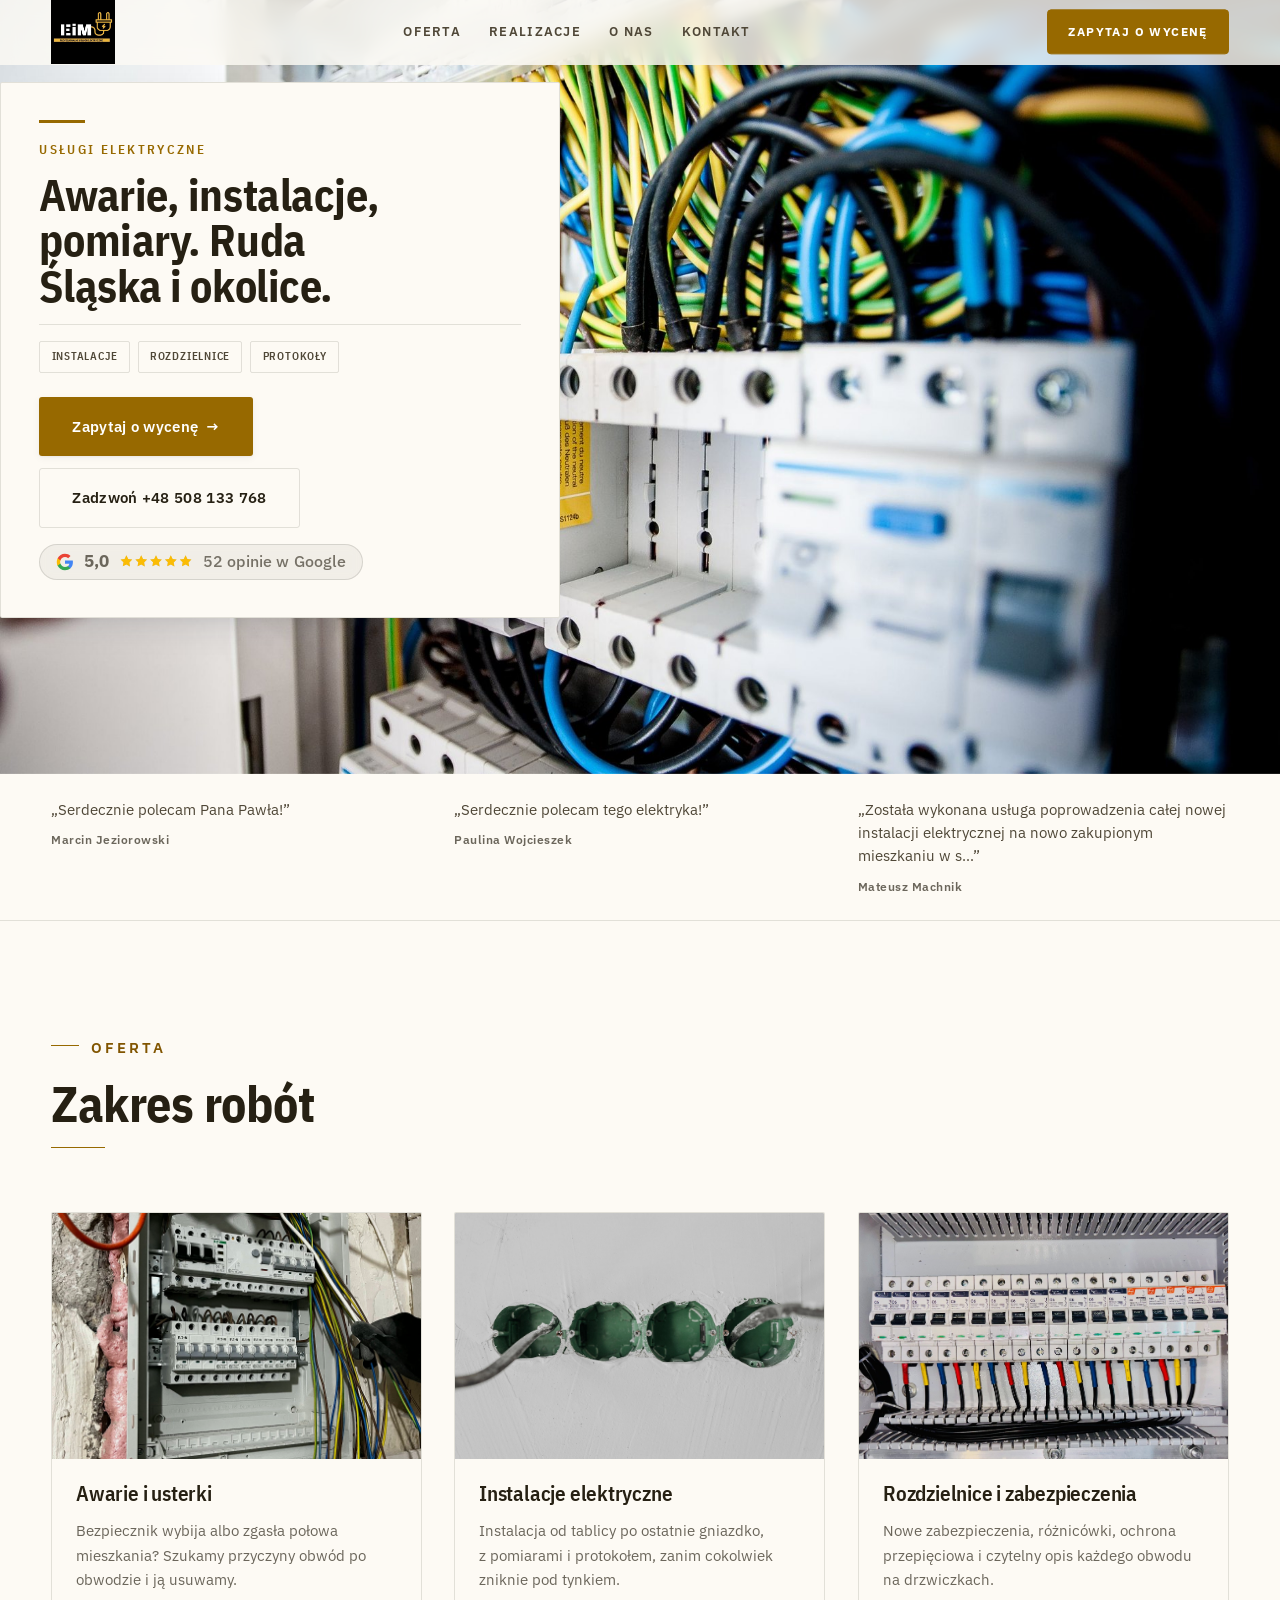
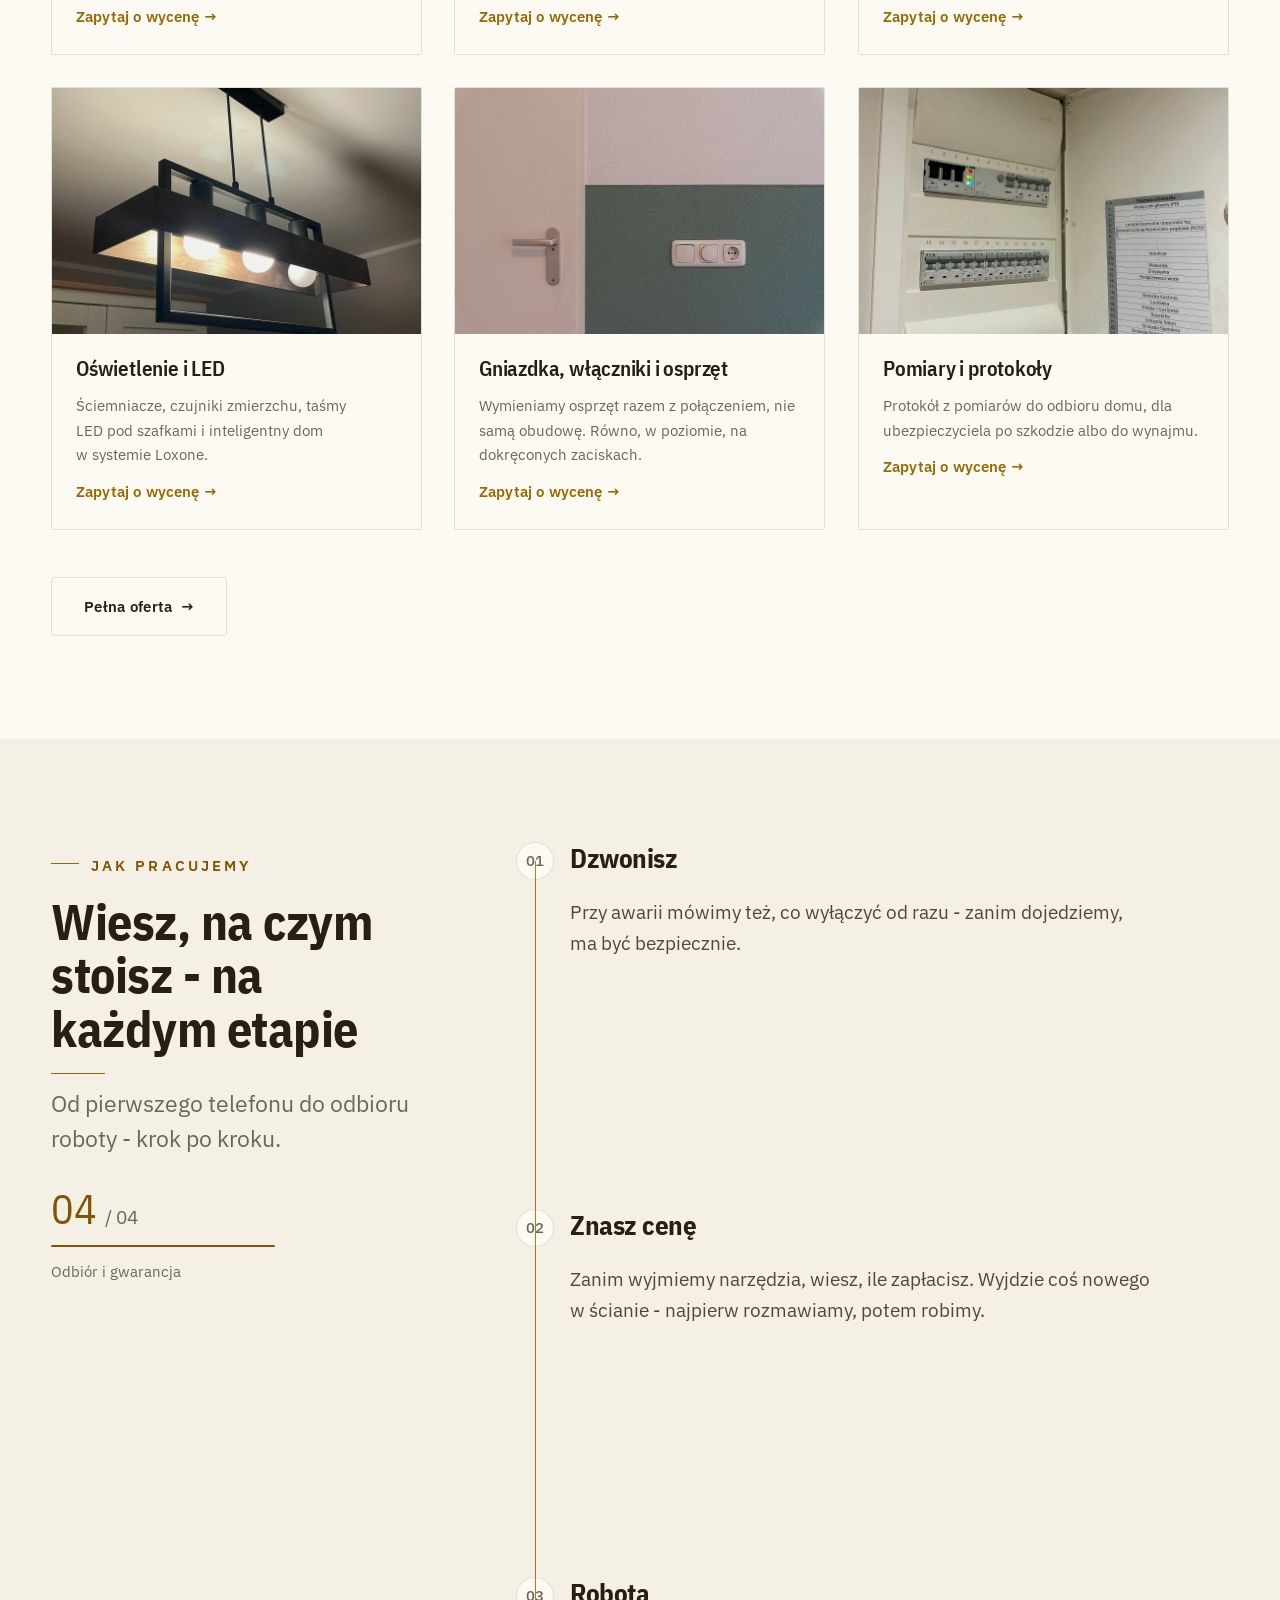
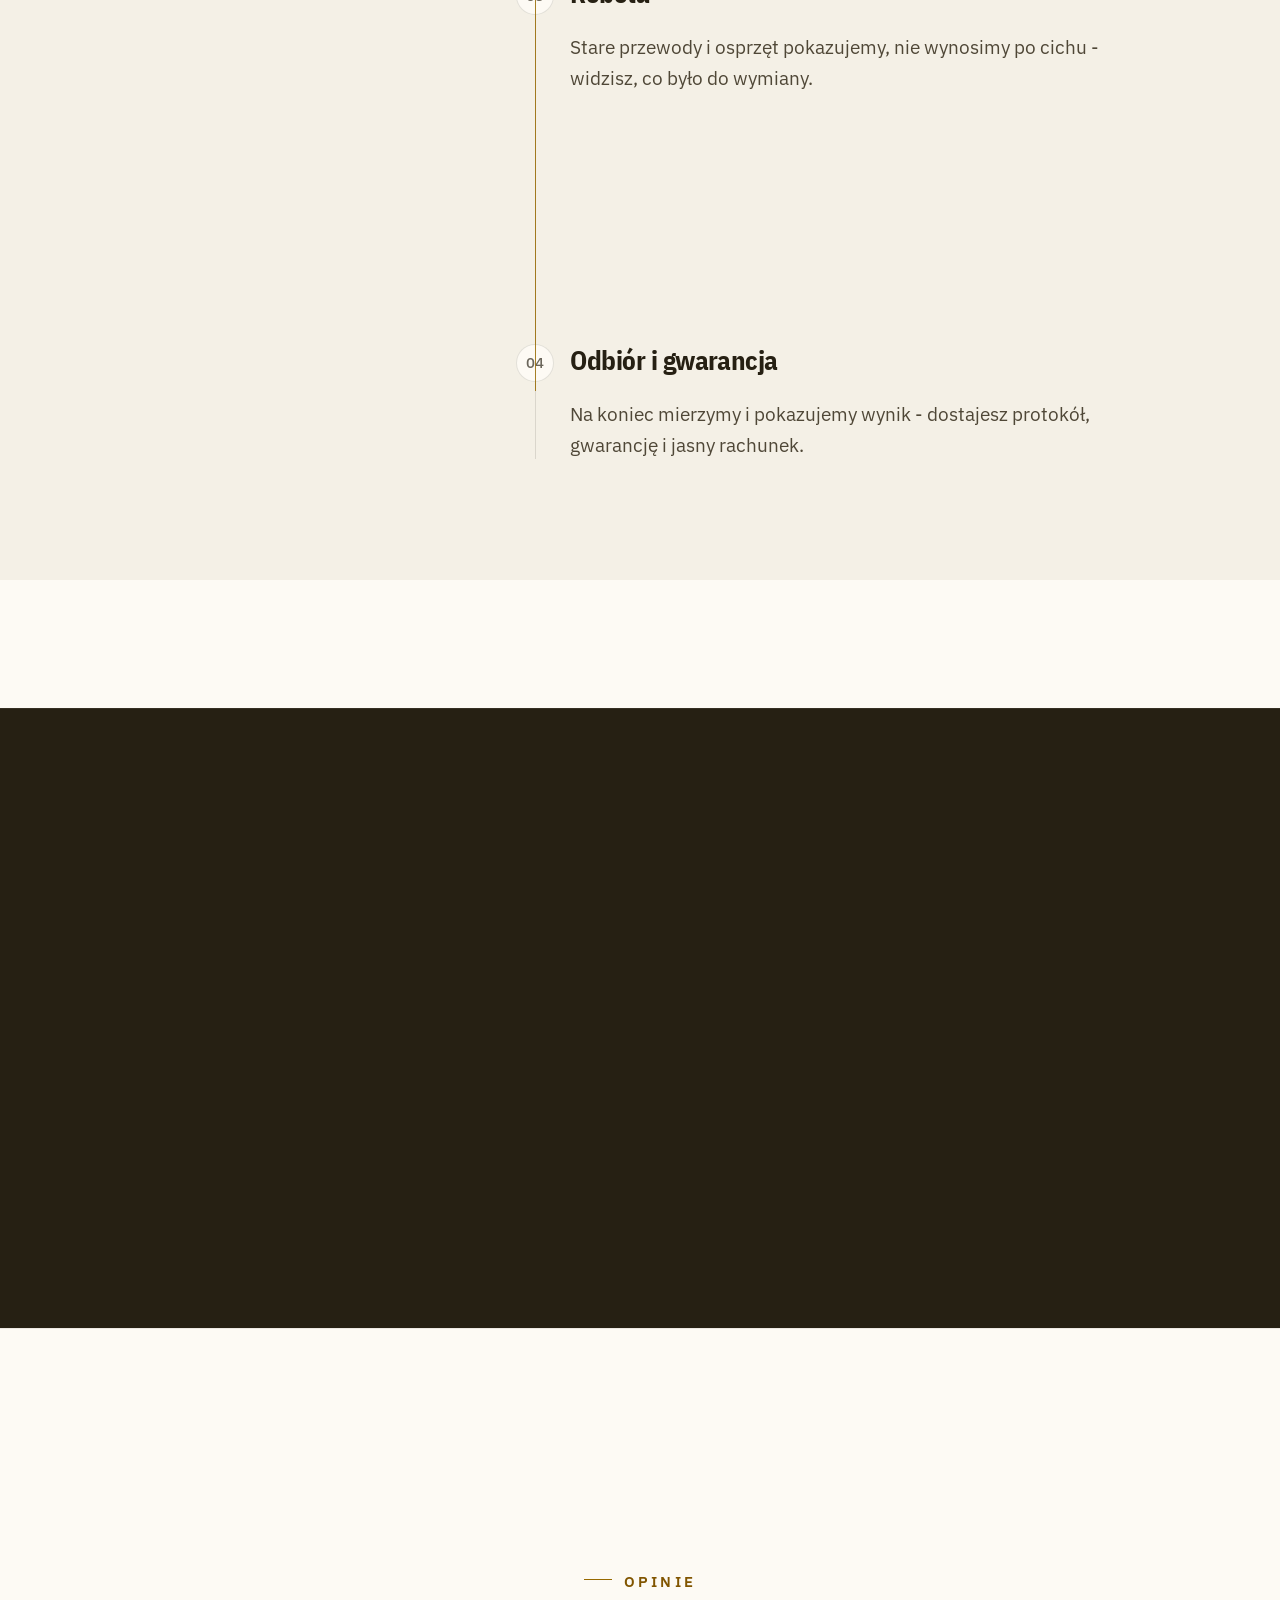
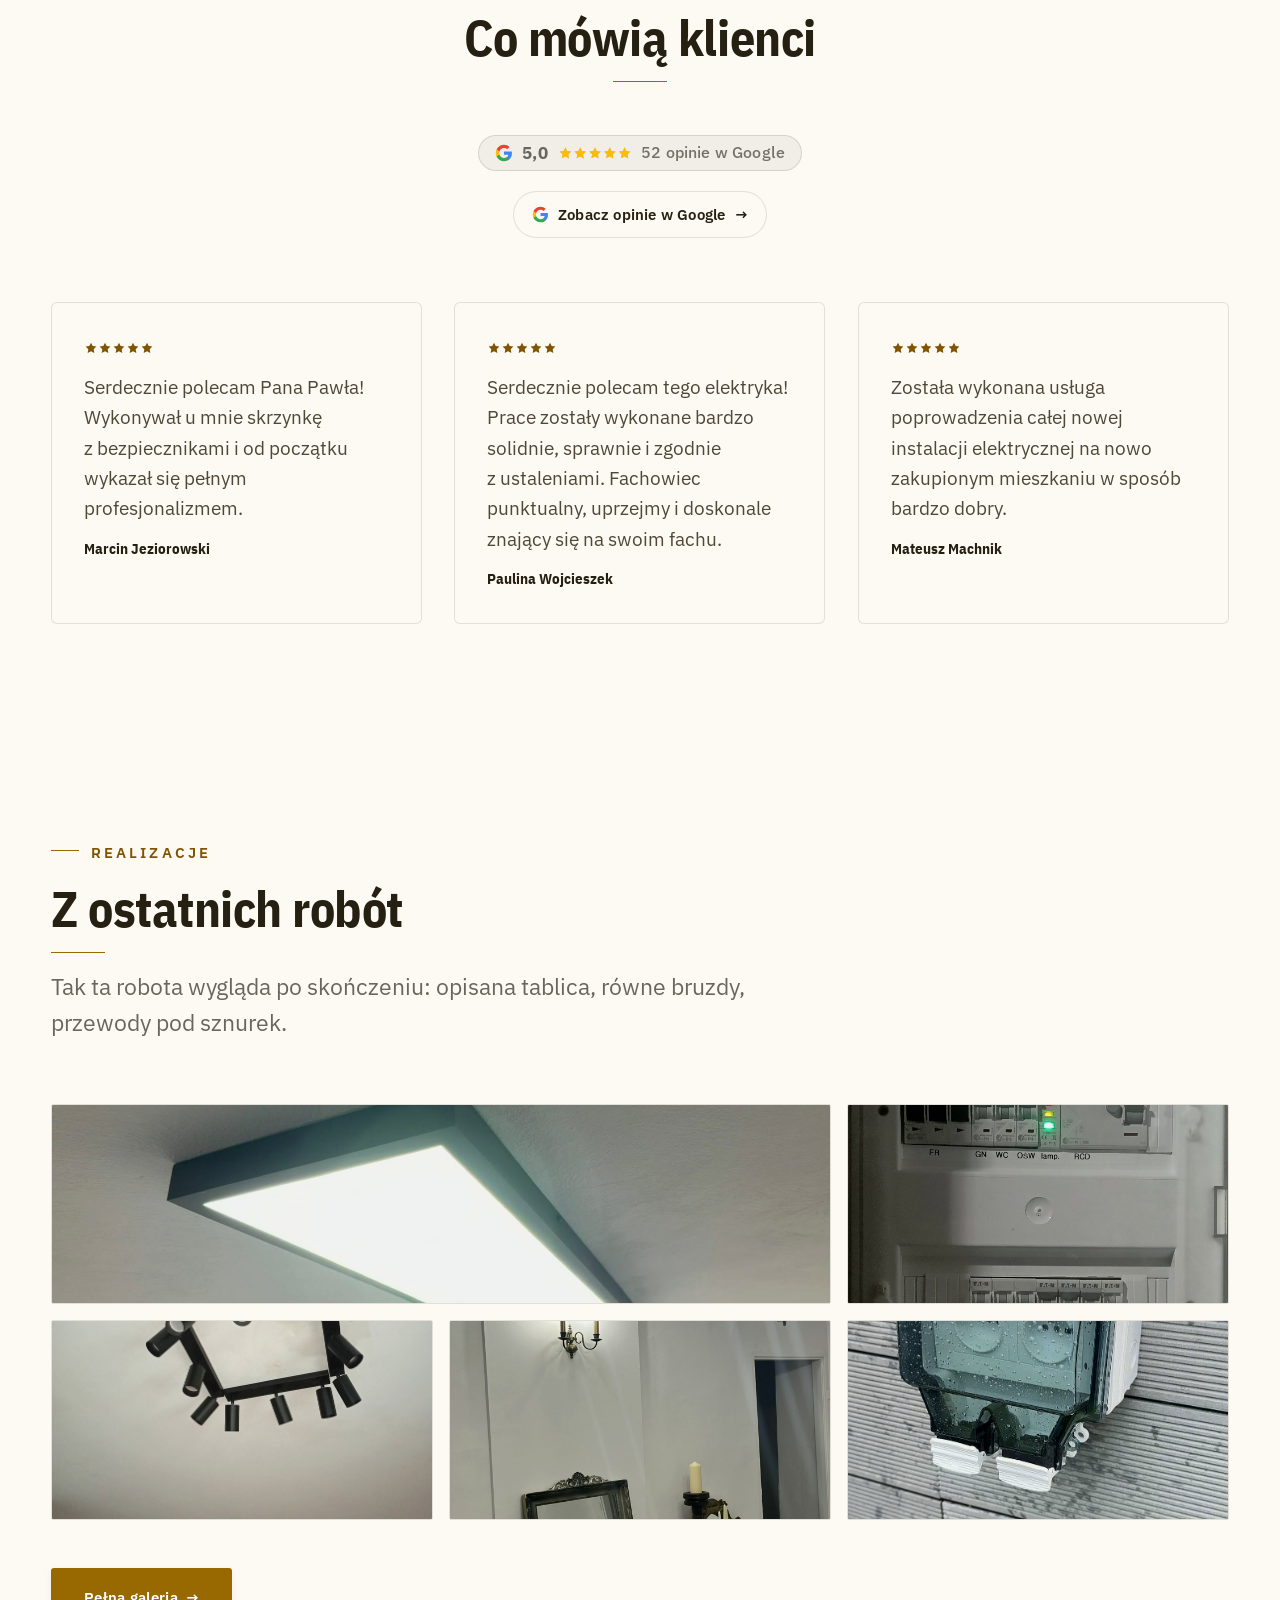
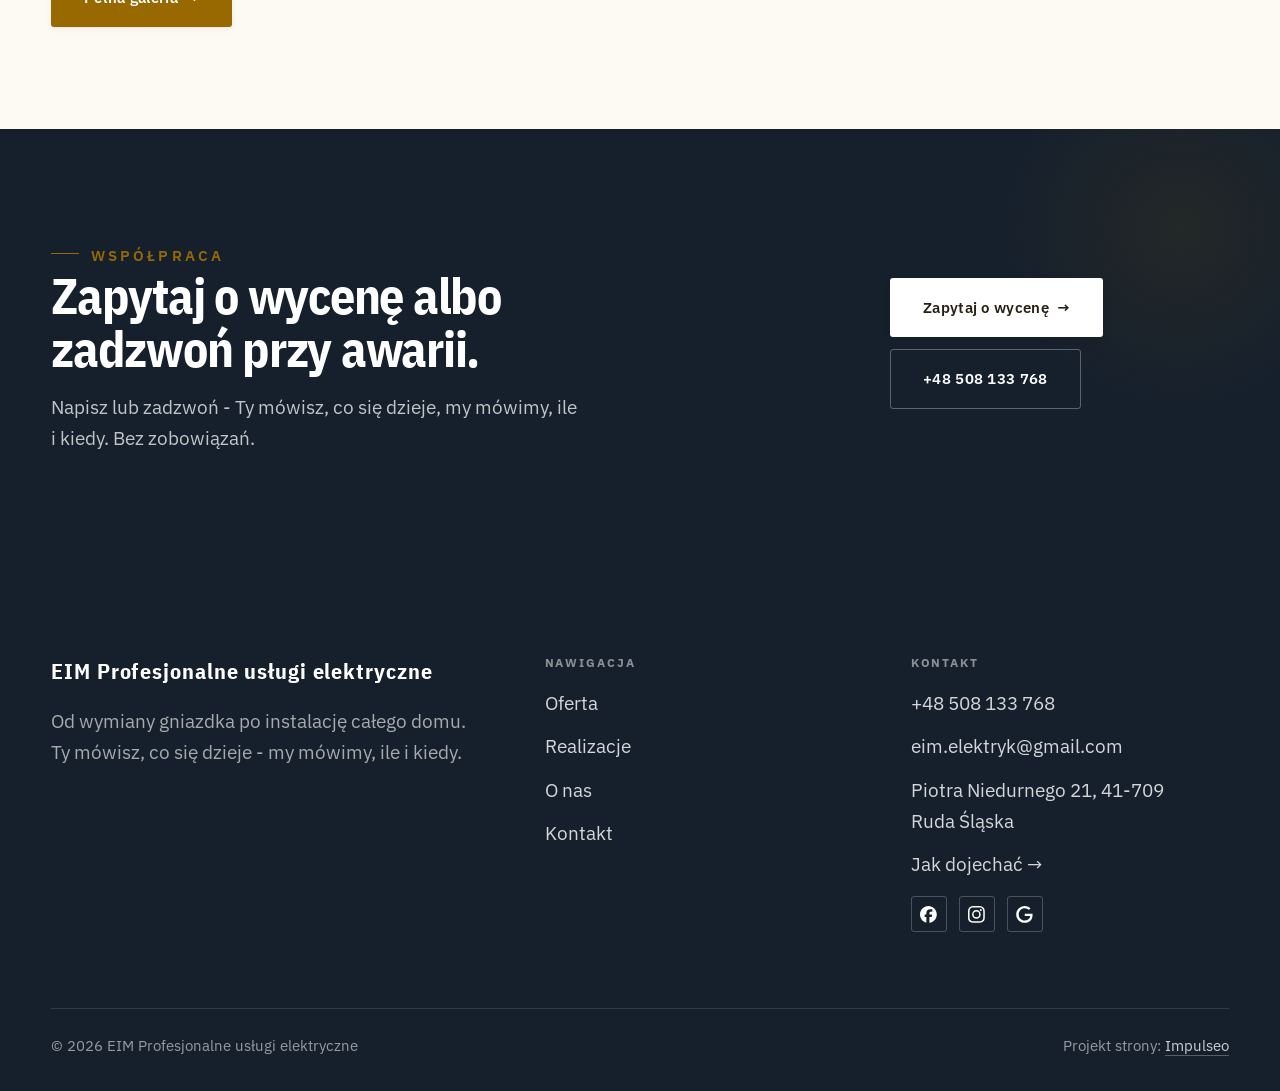
==== commit c539b7cf: "[claude-edit][cmt:2f3d5163-51ea-441d-ad49-0f415fefceeb] Nowy szablon: układ „dom” zamiast „fachowcy”" ====
--- a/index.html
+++ b/index.html
@@ -5,23 +5,23 @@
 <meta name="viewport" content="width=device-width, initial-scale=1.0">
 <title>EIM Profesjonalne usługi elektryczne - elektryk z dojazdem</title>
 <meta name="description" content="Elektryk w Rudzie Śląskiej z dojazdem. Awarie, instalacje, rozdzielnice, oświetlenie, pomiary z protokołem. Cenę znasz przed robotą. Zadzwoń: +48 508 133 768.">
-<link rel="canonical" href="https://kris20032.github.io/eim-profesjonalne-uslugi-elektryczne/">
+<link rel="canonical" href="https://impulseo-pl.github.io/eim-profesjonalne-uslugi-elektryczne/">
 <meta name="robots" content="noindex, nofollow">
 <meta property="og:type" content="website">
 <meta property="og:locale" content="pl_PL">
 <meta property="og:site_name" content="EIM Profesjonalne usługi elektryczne">
 <meta property="og:title" content="EIM Profesjonalne usługi elektryczne - elektryk z dojazdem">
 <meta property="og:description" content="Elektryk w Rudzie Śląskiej z dojazdem. Awarie, instalacje, rozdzielnice, oświetlenie, pomiary z protokołem. Cenę znasz przed robotą. Zadzwoń: +48 508 133 768.">
-<meta property="og:url" content="https://kris20032.github.io/eim-profesjonalne-uslugi-elektryczne/">
-<meta property="og:image" content="https://kris20032.github.io/eim-profesjonalne-uslugi-elektryczne/img/og.jpg">
+<meta property="og:url" content="https://impulseo-pl.github.io/eim-profesjonalne-uslugi-elektryczne/">
+<meta property="og:image" content="https://impulseo-pl.github.io/eim-profesjonalne-uslugi-elektryczne/img/og.jpg">
 <meta property="og:image:width" content="1200">
 <meta property="og:image:height" content="630">
 <meta name="twitter:card" content="summary_large_image">
-<script type="application/ld+json">{"@context": "https://schema.org", "@type": "Electrician", "name": "EIM Profesjonalne usługi elektryczne", "url": "https://kris20032.github.io/eim-profesjonalne-uslugi-elektryczne/", "telephone": "+48508133768", "image": "https://kris20032.github.io/eim-profesjonalne-uslugi-elektryczne/img/og.jpg", "areaServed": "Ruda Śląska", "sameAs": ["https://www.facebook.com/p/EIM-Profesjonalne-us%C5%82ugi-elektryczne-61555742956690/", "https://www.instagram.com/eim_elektryk_mroz/", "https://www.google.com/maps?cid=5841397486991390434"]}</script>
+<script type="application/ld+json">{"@context": "https://schema.org", "@type": "Electrician", "name": "EIM Profesjonalne usługi elektryczne", "url": "https://impulseo-pl.github.io/eim-profesjonalne-uslugi-elektryczne/", "telephone": "+48508133768", "image": "https://impulseo-pl.github.io/eim-profesjonalne-uslugi-elektryczne/img/og.jpg", "areaServed": "Ruda Śląska", "sameAs": ["https://www.facebook.com/p/EIM-Profesjonalne-us%C5%82ugi-elektryczne-61555742956690/", "https://www.instagram.com/eim_elektryk_mroz/", "https://www.google.com/maps?cid=5841397486991390434"]}</script>
 <link rel="preconnect" href="https://fonts.googleapis.com">
 <link rel="preconnect" href="https://fonts.gstatic.com" crossorigin>
-<link href="https://fonts.googleapis.com/css2?family=Sora:wght@600;700;800&family=Manrope:wght@400;500;600&display=swap" rel="stylesheet">
-<link rel="stylesheet" href="assets/styles.css?v=2641f12d">
+<link href="https://fonts.googleapis.com/css2?family=IBM+Plex+Sans+Condensed:wght@500;600;700&family=IBM+Plex+Sans:wght@400;500;600&display=swap" rel="stylesheet">
+<link rel="stylesheet" href="assets/styles.css?v=4aac10fe">
 </head>
 <body>
 
@@ -33,32 +33,27 @@
       <a href="realizacje.html">Realizacje</a>
       <a href="o-nas.html">O nas</a>
       <a href="kontakt.html">Kontakt</a>
-      <a href="tel:+48508133768" class="btn btn-accent">Zadzwoń +48 508 133 768</a>
+      <a href="kontakt.html" class="btn btn-accent">Zapytaj o wycenę</a>
     </nav>
     <button class="nav-toggle" aria-label="Menu"><span></span><span></span><span></span></button>
   </div>
 </header>
 
 <main>
-<section class="hero-fach">
-  <img class="hf-photo" src="img/hero.jpg" fetchpriority="high" data-rotate="img/g2.jpg|img/g5.jpg" alt="EIM Profesjonalne usługi elektryczne" width="1880" height="1251">
-  <div class="hf-panel">
-    <div class="hf-inner">
-      <span class="hf-kicker">Usługi elektryczne</span>
-      <h1 class="hf-title">Awarie, instalacje, pomiary. Ruda Śląska i okolice. <em></em></h1>
-      <p class="hf-lead">Od wymiany gniazdka po instalację całego domu. Ty mówisz, co się dzieje - my mówimy, ile i kiedy.</p>
-      <a class="hf-phone" href="tel:+48508133768"><span class="hf-phone-lab">Zadzwoń teraz</span><span class="hf-phone-num"><svg class="ico-tel" width="16" height="16" viewBox="0 0 24 24" fill="none" aria-hidden="true"><path d="M6.6 10.8a15.5 15.5 0 0 0 6.6 6.6l2.2-2.2a1 1 0 0 1 1-.24 11.4 11.4 0 0 0 3.6.58 1 1 0 0 1 1 1V20a1 1 0 0 1-1 1A17 17 0 0 1 3 4a1 1 0 0 1 1-1h3.5a1 1 0 0 1 1 1c0 1.25.2 2.46.58 3.6a1 1 0 0 1-.25 1l-2.23 2.2Z" fill="currentColor"/></svg> +48 508 133 768</span></a>
-      <div class="hf-actions">
-        <a href="kontakt.html" class="btn btn-accent">Zadzwoń po wycenę <span class="arr">→</span></a>
-        <a href="tel:+48508133768" class="btn btn-ghost hf-ghost">Zadzwoń +48 508 133 768</a>
-      </div>
-      <div class="hf-trust"><svg class="ico-star" width="14" height="14" viewBox="0 0 24 24" style="vertical-align:-2px" aria-hidden="true"><path d="M12 2.8l2.85 5.8 6.4.93-4.63 4.5 1.1 6.37L12 17.4l-5.72 3 1.1-6.37-4.63-4.5 6.4-.93L12 2.8Z" fill="currentColor"/></svg> Ocena 5,0 w Google · 52 opinie</div>
-    </div>
-  </div>
-</section>
-<section class="fach-promise">
-  <div class="wrap">
-    <ul class="fp-row reveal"><li>Bezpłatna wycena</li><li>Dojazd: Ruda Śląska i okolice</li><li>Gwarancja na robociznę</li></ul>
+<section class="hero-dom">
+  <img class="hd-bg" src="img/hero.jpg" fetchpriority="high" data-rotate="img/g2.jpg|img/g5.jpg" alt="EIM Profesjonalne usługi elektryczne" width="1880" height="1251">
+  <div class="wrap">
+    <div class="hd-panel reveal">
+      <span class="hd-tick" aria-hidden="true"></span>
+      <span class="hd-kicker">Usługi elektryczne</span>
+      <h1 class="hd-claim">Awarie, instalacje, pomiary. Ruda Śląska i okolice.</h1>
+      <ul class="hd-tags"><li>Instalacje</li><li>Rozdzielnice</li><li>Protokoły</li></ul>
+      <div class="hd-actions">
+        <a href="kontakt.html" class="btn btn-accent">Zapytaj o wycenę <span class="arr">→</span></a>
+        <a href="tel:+48508133768" class="btn btn-ghost">Zadzwoń +48 508 133 768</a>
+      </div>
+      <p class="hd-rating"><span class="g-badge"><svg class="gb-ico" viewBox="0 0 24 24" width="18" height="18" aria-hidden="true"><path fill="#4285F4" d="M22.56 12.25c0-.78-.07-1.53-.2-2.25H12v4.26h5.92c-.26 1.37-1.04 2.53-2.21 3.31v2.77h3.57c2.08-1.92 3.28-4.74 3.28-8.09z"/><path fill="#34A853" d="M12 23c2.97 0 5.46-.98 7.28-2.66l-3.57-2.77c-.98.66-2.23 1.06-3.71 1.06-2.86 0-5.29-1.93-6.16-4.53H2.18v2.84C3.99 20.53 7.7 23 12 23z"/><path fill="#FBBC05" d="M5.84 14.09c-.22-.66-.35-1.36-.35-2.09s.13-1.43.35-2.09V7.07H2.18C1.43 8.55 1 10.22 1 12s.43 3.45 1.18 4.93l2.85-2.22.81-.62z"/><path fill="#EA4335" d="M12 5.38c1.62 0 3.06.56 4.21 1.64l3.15-3.15C17.45 2.09 14.97 1 12 1 7.7 1 3.99 3.47 2.18 7.07l3.66 2.84c.87-2.6 3.3-4.53 6.16-4.53z"/></svg><b class="gb-ocena">5,0</b><svg class="gb-stars" viewBox="0 0 90 18" width="74" height="14.8" aria-hidden="true"><g fill="currentColor" opacity=".26"><path transform="translate(0,0)" d="M9 1.6l2.2 4.46 4.92.72-3.56 3.47.84 4.9L9 12.74l-4.4 2.31.84-4.9L1.88 6.68l4.92-.72L9 1.6Z"/><path transform="translate(18,0)" d="M9 1.6l2.2 4.46 4.92.72-3.56 3.47.84 4.9L9 12.74l-4.4 2.31.84-4.9L1.88 6.68l4.92-.72L9 1.6Z"/><path transform="translate(36,0)" d="M9 1.6l2.2 4.46 4.92.72-3.56 3.47.84 4.9L9 12.74l-4.4 2.31.84-4.9L1.88 6.68l4.92-.72L9 1.6Z"/><path transform="translate(54,0)" d="M9 1.6l2.2 4.46 4.92.72-3.56 3.47.84 4.9L9 12.74l-4.4 2.31.84-4.9L1.88 6.68l4.92-.72L9 1.6Z"/><path transform="translate(72,0)" d="M9 1.6l2.2 4.46 4.92.72-3.56 3.47.84 4.9L9 12.74l-4.4 2.31.84-4.9L1.88 6.68l4.92-.72L9 1.6Z"/></g><clipPath id="gs1000"><rect x="0" y="0" width="90.0" height="18"/></clipPath><g fill="#FBBC04" clip-path="url(#gs1000)"><path transform="translate(0,0)" d="M9 1.6l2.2 4.46 4.92.72-3.56 3.47.84 4.9L9 12.74l-4.4 2.31.84-4.9L1.88 6.68l4.92-.72L9 1.6Z"/><path transform="translate(18,0)" d="M9 1.6l2.2 4.46 4.92.72-3.56 3.47.84 4.9L9 12.74l-4.4 2.31.84-4.9L1.88 6.68l4.92-.72L9 1.6Z"/><path transform="translate(36,0)" d="M9 1.6l2.2 4.46 4.92.72-3.56 3.47.84 4.9L9 12.74l-4.4 2.31.84-4.9L1.88 6.68l4.92-.72L9 1.6Z"/><path transform="translate(54,0)" d="M9 1.6l2.2 4.46 4.92.72-3.56 3.47.84 4.9L9 12.74l-4.4 2.31.84-4.9L1.88 6.68l4.92-.72L9 1.6Z"/><path transform="translate(72,0)" d="M9 1.6l2.2 4.46 4.92.72-3.56 3.47.84 4.9L9 12.74l-4.4 2.31.84-4.9L1.88 6.68l4.92-.72L9 1.6Z"/></g></svg><span class="gb-txt">52 opinie w Google</span></span></p>
+    </div>
   </div>
 </section>
 <section class="opinie-mini" aria-label="Opinie klientów">
@@ -70,25 +65,66 @@
     </div>
   </div>
 </section>
-<section class="awaria">
-  <div class="wrap">
-      <div class="reveal">
-        <h3>Awaria? Jesteśmy pod telefonem.</h3>
-        <p>Szybki dojazd na pilne zgłoszenia.</p>
-      </div>
-      <a class="btn btn-accent" href="tel:+48508133768">Zadzwoń teraz: +48 508 133 768</a>
-  </div>
-</section>
-<section class="gateways-band">
-  <div class="wrap">
-    <div class="gateways">
-      <a href="oferta.html" class="gateway reveal"><img src="img/g1.jpg" alt="Awarie i usterki" loading="lazy" width="1880" height="1255" decoding="async"><span class="g-ttl">Awarie i usterki</span></a>
-      <a href="oferta.html" class="gateway reveal"><img src="img/g4.jpg" alt="Instalacje elektryczne" loading="lazy" width="1880" height="1255" decoding="async"><span class="g-ttl">Instalacje elektryczne</span></a>
-      <a href="oferta.html" class="gateway reveal"><img src="img/g10.jpg" alt="Rozdzielnice i zabezpieczenia" loading="lazy" width="1880" height="1253" decoding="async"><span class="g-ttl">Rozdzielnice i zabezpieczenia</span></a>
-    </div>
-  </div>
-</section>
-<section class="proces proces-os fachowcy">
+<section class="dom-products" id="produkty">
+  <div class="wrap">
+    <div class="head reveal">
+      <span class="eyebrow">Oferta</span>
+      <h2>Zakres robót</h2>
+    </div>
+    <div class="dom-grid">
+      <article class="dom-card reveal">
+        <figure class="dom-card__img"><img src="img/g14.jpg" alt="Awarie i usterki" loading="lazy" width="1500" height="2000" decoding="async"></figure>
+        <div class="dom-card__body">
+          <h3 class="dom-card__name">Awarie i usterki</h3>
+          <p class="dom-card__tag">Bezpiecznik wybija albo zgasła połowa mieszkania? Szukamy przyczyny obwód po obwodzie i ją usuwamy.</p>
+          <a class="dom-card__link" href="kontakt.html">Zapytaj o wycenę <span class="arr">→</span></a>
+        </div>
+      </article>
+      <article class="dom-card reveal">
+        <figure class="dom-card__img"><img src="img/g1.jpg" alt="Instalacje elektryczne" loading="lazy" width="1880" height="1255" decoding="async"></figure>
+        <div class="dom-card__body">
+          <h3 class="dom-card__name">Instalacje elektryczne</h3>
+          <p class="dom-card__tag">Instalacja od tablicy po ostatnie gniazdko, z pomiarami i protokołem, zanim cokolwiek zniknie pod tynkiem.</p>
+          <a class="dom-card__link" href="kontakt.html">Zapytaj o wycenę <span class="arr">→</span></a>
+        </div>
+      </article>
+      <article class="dom-card reveal">
+        <figure class="dom-card__img"><img src="img/g15.jpg" alt="Rozdzielnice i zabezpieczenia" loading="lazy" width="1880" height="1170" decoding="async"></figure>
+        <div class="dom-card__body">
+          <h3 class="dom-card__name">Rozdzielnice i zabezpieczenia</h3>
+          <p class="dom-card__tag">Nowe zabezpieczenia, różnicówki, ochrona przepięciowa i czytelny opis każdego obwodu na drzwiczkach.</p>
+          <a class="dom-card__link" href="kontakt.html">Zapytaj o wycenę <span class="arr">→</span></a>
+        </div>
+      </article>
+      <article class="dom-card reveal">
+        <figure class="dom-card__img"><img src="img/g3.jpg" alt="Oświetlenie i LED" loading="lazy" width="1500" height="2000" decoding="async"></figure>
+        <div class="dom-card__body">
+          <h3 class="dom-card__name">Oświetlenie i LED</h3>
+          <p class="dom-card__tag">Ściemniacze, czujniki zmierzchu, taśmy LED pod szafkami i inteligentny dom w systemie Loxone.</p>
+          <a class="dom-card__link" href="kontakt.html">Zapytaj o wycenę <span class="arr">→</span></a>
+        </div>
+      </article>
+      <article class="dom-card reveal">
+        <figure class="dom-card__img"><img src="img/g4.jpg" alt="Gniazdka, włączniki i osprzęt" loading="lazy" width="1880" height="1255" decoding="async"></figure>
+        <div class="dom-card__body">
+          <h3 class="dom-card__name">Gniazdka, włączniki i osprzęt</h3>
+          <p class="dom-card__tag">Wymieniamy osprzęt razem z połączeniem, nie samą obudowę. Równo, w poziomie, na dokręconych zaciskach.</p>
+          <a class="dom-card__link" href="kontakt.html">Zapytaj o wycenę <span class="arr">→</span></a>
+        </div>
+      </article>
+      <article class="dom-card reveal">
+        <figure class="dom-card__img"><img src="img/g12.jpg" alt="Pomiary i protokoły" loading="lazy" width="1500" height="2000" decoding="async"></figure>
+        <div class="dom-card__body">
+          <h3 class="dom-card__name">Pomiary i protokoły</h3>
+          <p class="dom-card__tag">Protokół z pomiarów do odbioru domu, dla ubezpieczyciela po szkodzie albo do wynajmu.</p>
+          <a class="dom-card__link" href="kontakt.html">Zapytaj o wycenę <span class="arr">→</span></a>
+        </div>
+      </article>
+    </div>
+    <div style="margin-top:var(--space-7)" class="reveal"><a href="oferta.html" class="btn btn-ghost">Pełna oferta <span class="arr">→</span></a></div>
+  </div>
+</section>
+<section class="proces proces-os dom">
   <div class="wrap proc-grid">
     <div class="proc-side">
       <div class="head reveal">
@@ -108,43 +144,8 @@
     </ol>
   </div>
 </section>
-<section>
-  <div class="wrap">
-    <div class="head reveal">
-      <span class="eyebrow">Realizacje</span>
-      <h2>Z ostatnich robót</h2>
-      <p>Tak ta robota wygląda po skończeniu: opisana tablica, równe bruzdy, przewody pod sznurek.</p>
-    </div>
-    <div class="gallery">
-      <div class="tile t-two3 reveal"><img src="img/g3.jpg" alt="EIM Profesjonalne usługi elektryczne" loading="lazy" width="1500" height="2000" decoding="async"></div>
-      <div class="tile t-third reveal"><img src="img/g6.jpg" alt="EIM Profesjonalne usługi elektryczne" loading="lazy" width="1356" height="1878" decoding="async"></div>
-      <div class="tile t-third reveal"><img src="img/g7.jpg" alt="EIM Profesjonalne usługi elektryczne" loading="lazy" width="1534" height="1124" decoding="async"></div>
-      <div class="tile t-third reveal"><img src="img/g8.jpg" alt="EIM Profesjonalne usługi elektryczne" loading="lazy" width="1340" height="1714" decoding="async"></div>
-      <div class="tile t-third reveal"><img src="img/g9.jpg" alt="EIM Profesjonalne usługi elektryczne" loading="lazy" width="1535" height="2048" decoding="async"></div>
-    </div>
-    <div style="margin-top:var(--space-7)" class="reveal"><a href="realizacje.html" class="btn btn-accent">Pełna galeria <span class="arr">→</span></a></div>
-  </div>
-</section>
-<section class="fach-uslugi">
-  <div class="wrap">
-    <div class="head reveal">
-      <span class="eyebrow">Oferta</span>
-      <h2>Zakres robót</h2>
-      <p>Czym zajmujemy się na co dzień.</p>
-    </div>
-    <ul class="fu-list">
-      <li class="fu-row reveal"><div class="fu-name">Awarie i usterki</div><div class="fu-desc">Nagle zgasła połowa mieszkania? Bezpiecznik wybija po włączeniu czajnika?</div><a class="fu-cta" href="kontakt.html">Wycena <span class="arr">→</span></a></li>
-      <li class="fu-row reveal"><div class="fu-name">Instalacje elektryczne</div><div class="fu-desc">Budujesz dom albo robisz generalny remont? Rozprowadzamy instalację od tablicy po ostatnie gniazdko: obwody, bruzdy, puszki, a na koniec pomiary z protokołem, zanim cokolwiek zniknie pod tynkiem.</div><a class="fu-cta" href="kontakt.html">Wycena <span class="arr">→</span></a></li>
-      <li class="fu-row reveal"><div class="fu-name">Rozdzielnice i zabezpieczenia</div><div class="fu-desc">Tablica z korkami pamięta poprzedniego właściciela? Składamy i modernizujemy rozdzielnice: nowe zabezpieczenia, różnicówki, ochrona przepięciowa i czytelny opis na drzwiczkach - żeby przy usterce dało się wyłączyć jeden obwód, a nie cały dom.</div><a class="fu-cta" href="kontakt.html">Wycena <span class="arr">→</span></a></li>
-      <li class="fu-row reveal"><div class="fu-name">Oświetlenie i LED</div><div class="fu-desc">Montujemy oświetlenie i sterowanie światłem, a także instalacje inteligentnego domu w systemie Loxone.</div><a class="fu-cta" href="kontakt.html">Wycena <span class="arr">→</span></a></li>
-      <li class="fu-row reveal"><div class="fu-name">Gniazdka, włączniki i osprzęt</div><div class="fu-desc">Grzejące się gniazdko albo włącznik, który łapie co drugi raz, to poluzowany zacisk - od tego zaczynają się nadpalone puszki.</div><a class="fu-cta" href="kontakt.html">Wycena <span class="arr">→</span></a></li>
-      <li class="fu-row reveal"><div class="fu-name">Pomiary i protokoły</div><div class="fu-desc">Do odbioru domu, do ubezpieczyciela po szkodzie, do wynajmu - wszędzie tam potrzebny jest protokół z pomiarów, nie „działa, sprawdzałem”.</div><a class="fu-cta" href="kontakt.html">Wycena <span class="arr">→</span></a></li>
-    </ul>
-    <div style="margin-top:var(--space-7)" class="reveal"><a href="oferta.html" class="btn btn-ghost">Pełna oferta <span class="arr">→</span></a></div>
-  </div>
-</section>
 <section class="stopklatka" aria-hidden="true">
-  <div class="stk-bg" style="background-image:url(img/g15.jpg)"></div>
+  <div class="stk-bg" style="background-image:url(img/g11.jpg)"></div>
 </section>
 <section class="opinie">
   <div class="wrap">
@@ -161,44 +162,32 @@
     </div>
   </div>
 </section>
-<section class="obszar">
-  <div class="wrap">
-    <div class="head center reveal">
-      <span class="eyebrow">Obszar działania</span>
-      <h2>Dojeżdżamy do Ciebie</h2>
-    </div>
-    <p class="obszar-txt reveal" style="text-align:center;max-width:60ch;margin:0 auto 1.4rem">Nie wiesz, czy dojedziemy do Ciebie? Zadzwoń i podaj adres. Jak nie dojeżdżamy, powiemy od razu i nie zajmiemy Ci dnia.</p>
-    <ul class="obszar-list reveal"><li class="is-home">Ruda Śląska</li><li>+ okolice</li></ul>
-    <div class="obszar-mapa reveal" style="margin-top:var(--space-7)">
-      <iframe title="Obszar działania - Ruda Śląska i okolice" src="https://maps.google.com/maps?q=50.2815459%2C18.8758392&amp;z=11&amp;output=embed" loading="lazy" referrerpolicy="no-referrer-when-downgrade" style="width:100%;height:clamp(280px,38vh,420px);border:0;display:block;border-radius:var(--r-md)"></iframe>
-    </div>
-  </div>
-</section>
-<section class="faq-klinika">
-  <div class="wrap">
-    <div class="head center reveal">
-      <span class="eyebrow">Częste pytania</span>
-      <h2>Dobrze wiedzieć</h2>
-    </div>
-    <div class="faq-list">
-      <details class="faq-item reveal"><summary>Ile to będzie kosztowało?</summary><p>Zależy, co się dzieje - dlatego wypytujemy przez telefon i od razu podajemy widełki. Ostateczną cenę ustalamy przy oględzinach, zanim zaczniemy.</p></details>
-      <details class="faq-item reveal"><summary>Czy wycena jest płatna?</summary><p>Za obejrzenie i wycenę nie bierzemy pieniędzy. Płacisz za robotę, nie za rozmowę o niej.</p></details>
-      <details class="faq-item reveal"><summary>Jak szybko przyjedziecie?</summary><p>Brak prądu w całym domu to pilny wyjazd - przestawiamy grafik. Dołożenie gniazdka spokojnie poczeka na umówiony termin.</p></details>
-      <details class="faq-item reveal"><summary>Czy dostanę fakturę?</summary><p>Tak, na firmę albo na osobę prywatną. Dokument dostajesz od razu - razem z protokołem, jeśli robiliśmy pomiary.</p></details>
-      <details class="faq-item reveal"><summary>Mam starą instalację. Muszę wymieniać wszystko?</summary><p>Niekoniecznie. Najpierw pomiary - one pokazują, co naprawdę jest groźne, a co jeszcze posłuży. Czasem wystarczy nowa tablica i osobny obwód do kuchni, a reszta może poczekać do remontu.</p></details>
-      <details class="faq-item reveal"><summary>Co, jeśli po naprawie coś dalej nie gra?</summary><p>Wracamy i mierzymy jeszcze raz. Nasza wina - poprawiamy za darmo; wyszło coś nowego - mówimy wprost, co i za ile.</p></details>
-    </div>
+<section>
+  <div class="wrap">
+    <div class="head reveal">
+      <span class="eyebrow">Realizacje</span>
+      <h2>Z ostatnich robót</h2>
+      <p>Tak ta robota wygląda po skończeniu: opisana tablica, równe bruzdy, przewody pod sznurek.</p>
+    </div>
+    <div class="gallery">
+      <div class="tile t-two3 reveal"><img src="img/g7.jpg" alt="EIM Profesjonalne usługi elektryczne" loading="lazy" width="1534" height="1124" decoding="async"></div>
+      <div class="tile t-third reveal"><img src="img/g8.jpg" alt="EIM Profesjonalne usługi elektryczne" loading="lazy" width="1340" height="1714" decoding="async"></div>
+      <div class="tile t-third reveal"><img src="img/g9.jpg" alt="EIM Profesjonalne usługi elektryczne" loading="lazy" width="1535" height="2048" decoding="async"></div>
+      <div class="tile t-third reveal"><img src="img/g6.jpg" alt="EIM Profesjonalne usługi elektryczne" loading="lazy" width="1356" height="1878" decoding="async"></div>
+      <div class="tile t-third reveal"><img src="img/g13.jpg" alt="EIM Profesjonalne usługi elektryczne" loading="lazy" width="941" height="1655" decoding="async"></div>
+    </div>
+    <div style="margin-top:var(--space-7)" class="reveal"><a href="realizacje.html" class="btn btn-accent">Pełna galeria <span class="arr">→</span></a></div>
   </div>
 </section>
 <section class="cta">
   <div class="wrap">
     <div class="reveal">
       <span class="eyebrow">Współpraca</span>
-      <h2>Potrzebujesz fachowca? Wycenimy za darmo.</h2>
-      <p>Odezwij się - umówimy oględziny i usłyszysz konkretną kwotę. Za darmo.</p>
+      <h2>Zapytaj o wycenę albo zadzwoń przy awarii.</h2>
+      <p>Napisz lub zadzwoń - Ty mówisz, co się dzieje, my mówimy, ile i kiedy. Bez zobowiązań.</p>
     </div>
     <div class="cta-actions reveal">
-      <a href="kontakt.html" class="btn btn-light">Zadzwoń po wycenę <span class="arr">→</span></a>
+      <a href="kontakt.html" class="btn btn-light">Zapytaj o wycenę <span class="arr">→</span></a>
       <a href="tel:+48508133768" class="btn btn-ghost btn-ghost-cta">+48 508 133 768</a>
     </div>
   </div>
@@ -238,7 +227,7 @@
     </div>
   </div>
 </footer>
-<div class="sticky-call"><a class="sc-call" href="tel:+48508133768"><svg class="ico-tel" width="16" height="16" viewBox="0 0 24 24" fill="none" aria-hidden="true"><path d="M6.6 10.8a15.5 15.5 0 0 0 6.6 6.6l2.2-2.2a1 1 0 0 1 1-.24 11.4 11.4 0 0 0 3.6.58 1 1 0 0 1 1 1V20a1 1 0 0 1-1 1A17 17 0 0 1 3 4a1 1 0 0 1 1-1h3.5a1 1 0 0 1 1 1c0 1.25.2 2.46.58 3.6a1 1 0 0 1-.25 1l-2.23 2.2Z" fill="currentColor"/></svg> Zadzwoń</a><a class="sc-quote" href="kontakt.html">Zadzwoń po wycenę</a></div>
+<div class="sticky-reserve"><a class="sr-book" href="kontakt.html">Zapytaj o wycenę</a><a class="sr-call" href="tel:+48508133768" aria-label="Zadzwoń"><svg class="ico-tel" width="16" height="16" viewBox="0 0 24 24" fill="none" aria-hidden="true"><path d="M6.6 10.8a15.5 15.5 0 0 0 6.6 6.6l2.2-2.2a1 1 0 0 1 1-.24 11.4 11.4 0 0 0 3.6.58 1 1 0 0 1 1 1V20a1 1 0 0 1-1 1A17 17 0 0 1 3 4a1 1 0 0 1 1-1h3.5a1 1 0 0 1 1 1c0 1.25.2 2.46.58 3.6a1 1 0 0 1-.25 1l-2.23 2.2Z" fill="currentColor"/></svg></a></div>
 <div class="demo-wazne" data-do="2026-10-19" data-cykl="3" hidden><svg class="dw-ico" width="13" height="13" viewBox="0 0 24 24" fill="none" aria-hidden="true"><circle cx="12" cy="12" r="8.6" stroke="currentColor" stroke-width="1.8"/><path d="M12 7.2V12l3.3 2" stroke="currentColor" stroke-width="1.8" stroke-linecap="round"/></svg><span class="dw-txt"></span></div>
 
 <script src="assets/main.js"></script>
--- a/assets/styles.css
+++ b/assets/styles.css
@@ -6,17 +6,17 @@
 
 :root{
   /* PALETA — jasna, architektoniczna, chłodna */
-  --paper:#f5f7fa;          /* główne tło */
-  --paper-2:#e7edf3;        /* sekcje alternatywne (chłodny jasny szary) */
-  --paper-3:#e7edf3;        /* delikatne wypełnienia */
-  --ink:#142231;            /* tekst główny — chłodny grafit */
-  --ink-soft:#2c3e52;       /* nagłówki drugorzędne */
-  --muted:#697785;          /* tekst poboczny */
-  --line:rgba(20,34,49,.12);/* hairline */
-  --accent:#e8a00c;         /* stonowany petrol-slate — jedyny akcent */
-  --accent-d:#c47f06;
-  --accent-soft:rgba(232,160,12,.10);
-  --dark:#142231;           /* sekcje ciemne (stopka/CTA) */
+  --paper:#F4F7FA;          /* główne tło */
+  --paper-2:#E7EDF3;        /* sekcje alternatywne (chłodny jasny szary) */
+  --paper-3:#E7EDF3;        /* delikatne wypełnienia */
+  --ink:#16202C;            /* tekst główny — chłodny grafit */
+  --ink-soft:#3A4654;       /* nagłówki drugorzędne */
+  --muted:#5C6672;          /* tekst poboczny */
+  --line:rgba(22,32,44,.12);/* hairline */
+  --accent:#235E96;         /* stonowany petrol-slate — jedyny akcent */
+  --accent-d:#1A4A78;
+  --accent-soft:rgba(35,94,150,.10);
+  --dark:#16202C;           /* sekcje ciemne (stopka/CTA) */
 
   /* HOVER ZDJĘĆ — JEDEN standard dla całego silnika (decyzja K. 04.08.2026, artefakt z wariantami).
      AKTUALNE (K.+Szymon 09.08.2026, wybór z artefaktu 6 wariantów): zoom 1.05 przy 1.4s -
@@ -55,8 +55,8 @@
 
   --hairline:1px solid var(--line);
 
-  --font-display:'Sora','Manrope',sans-serif;
-  --font-body:'Manrope',sans-serif;
+  --font-display:'IBM Plex Sans Condensed','IBM Plex Sans',sans-serif;
+  --font-body:'IBM Plex Sans',sans-serif;
 }
 
 *{box-sizing:border-box;margin:0;padding:0}
@@ -686,253 +686,160 @@
   .g-badge .gb-ico{width:16px;height:16px}
 }
 
-/* === rodzina: fachowcy === */
+/* === rodzina: dom === */
 /* ============================================================
-   RODZINA: FACHOWCY (hydraulik/elektryk/remont/brukarstwo/ogrodzenia)
-   Doklejane NA WIERZCH base.css. Dziedziczy paletę/fonty skórki (trade/elektryk).
-   Filozofia: telefon-bohater + zaufanie + „bezpłatna wycena". Spokój, nie krzyk.
-   (count-up i podwójny iframe mapy świadomie pominięte - krytyka blueprintu.)
+   RODZINA: DOM (okna / drzwi / bramy / zadaszenia / stolarka otworowa)
+   Doklejane NA WIERZCH base.css. Skin okna (IBM Plex Sans Condensed + IBM Plex Sans + stalowy blekit).
+   Filozofia: PRODUKT TECHNICZNY z mierzalnymi parametrami, prezentowany jak KATALOG SYSTEMÓW producenta.
+   Inaczej niz fachowiec (usluga) i rzemieslnik (narracja): tu sprzedaje doradczo "Zapytaj o wycene / Umow pomiar".
+   SYGNATURA rodziny = wąska groteska (Plex Condensed) + SIATKA PARAMETRÓW jako grafika. Anty-AI: hairline, zero rozmytych cieni.
+   TWARDA BRAMKA: parametry (Uw/dB/komory), gwarancje, certyfikaty, partnerzy renderuja sie TYLKO z realnego reconu (brief). Zero zmyslania.
    ============================================================ */
 
-/* --- PROCES - oś „jak pracujemy" (podpis rodziny, czego nie ma w meblach) --- */
-.proces{background:var(--paper-2)}
-.proces-line{list-style:none;display:grid;grid-template-columns:repeat(4,1fr);gap:var(--space-5);position:relative;margin:0;padding:0}
-.proces-line li{position:relative;padding-top:var(--space-7)}
-.proces-line li::before{content:"";position:absolute;top:14px;left:0;right:0;height:1px;background:var(--line)}
-.proces-line li:last-child::before{right:50%}
-.proces-line li:first-child::before{left:50%}
-.proces-line li::after{content:"";position:absolute;top:9px;left:calc(50% - 6px);width:11px;height:11px;border-radius:50%;background:var(--accent);box-shadow:0 0 0 4px var(--paper-2)}
-.proces-line .pno{font-family:var(--font-display);font-weight:800;font-size:1.5rem;color:var(--accent);letter-spacing:-.02em;display:block;margin-bottom:var(--space-3);text-align:center}
-.proces-line h3{font-size:1.1rem;margin-bottom:var(--space-2);text-align:center}
-.proces-line p{color:var(--muted);font-size:var(--text-sm);line-height:1.5;text-align:center;max-width:26ch;margin-inline:auto}
+/* --- Naglówki "inżynierskie": eyebrow wersaliki z szerokim trackingiem, h2 ciasny tracking --- */
+.eyebrow{letter-spacing:.2em;text-transform:uppercase;font-weight:600}
+.head h2,.hero-copy h1{letter-spacing:-.01em}
+
+/* --- KATALOG SYSTEMÓW: karty produktów (zamiast 3 bram-zdjec) --- */
+.dom-products .head{max-width:60rem}
+.dom-grid{display:grid;grid-template-columns:repeat(3,1fr);gap:var(--space-6)}
+@media(max-width:900px){.dom-grid{grid-template-columns:repeat(2,1fr)}}
+@media(max-width:600px){.dom-grid{grid-template-columns:1fr}}
+
+.dom-card{display:flex;flex-direction:column;background:var(--paper);border:1px solid var(--line);
+  border-radius:2px;box-shadow:none;overflow:hidden;transition:border-color .3s var(--ease)}
+.dom-card:hover{border-color:var(--accent)}
+.dom-card__img{margin:0;aspect-ratio:3/2;overflow:hidden;background:var(--paper-2)}
+.dom-card__img img{width:100%;height:100%;object-fit:cover;
+  transition:transform var(--img-dur) var(--ease),filter var(--img-dur) var(--ease)}
+@media(hover:hover){   /* standard 04.08.2026: delikatny zoom + rozjasnienie */
+  .dom-card__img img{filter:var(--img-rest)}
+  .dom-card:hover .dom-card__img img{transform:scale(var(--img-zoom));filter:var(--img-hot)}
+}
+.dom-card__body{display:flex;flex-direction:column;gap:var(--space-3);padding:var(--space-5)}
+.dom-card__name{font-family:var(--font-display);font-weight:600;font-size:1.3rem;line-height:1.1;letter-spacing:-.01em}
+.dom-card__tag{color:var(--muted);font-size:var(--text-sm);line-height:1.6;margin:0}
+.dom-card__link{margin-top:auto;align-self:flex-start;font-weight:600;font-size:var(--text-sm);
+  color:var(--accent);letter-spacing:.01em}
+.dom-card__link .arr{transition:transform .25s var(--ease);display:inline-block}
+.dom-card:hover .dom-card__link .arr{transform:translateX(4px)}
+
+/* --- SIATKA PARAMETRÓW (liczby jako grafika) - renderowana TYLKO z realnych danych --- */
+.dom-spec{list-style:none;margin:var(--space-2) 0 0;padding:0;display:grid;grid-template-columns:repeat(2,1fr);
+  gap:1px;background:var(--line);border:1px solid var(--line);border-radius:2px;overflow:hidden}
+.dom-spec li{background:var(--paper);padding:.6rem .75rem;display:flex;flex-direction:column;gap:.15rem}
+.dom-spec b{font-weight:600;font-size:.66rem;letter-spacing:.08em;text-transform:uppercase;color:var(--muted)}
+.dom-spec span{font-family:var(--font-display);font-weight:600;font-size:1.05rem;line-height:1.1;color:var(--ink)}
+
+/* --- PASEK PARTNERÓW / CERTYFIKATÓW / GWARANCJI (tylko realne z reconu) --- */
+.dom-certs{background:var(--paper-2);border-top:1px solid var(--line);border-bottom:1px solid var(--line)}
+.dom-certs .head{margin-bottom:var(--space-5)}
+.dom-certs__row{list-style:none;margin:0;padding:0;display:flex;flex-wrap:wrap;justify-content:center;
+  gap:var(--space-4)}
+.dom-certs .cert{border:1px solid var(--line);background:var(--paper);border-radius:2px;
+  padding:.55rem 1.1rem;font-weight:600;font-size:var(--text-sm);letter-spacing:.01em;color:var(--ink-soft)}
+
+/* --- PROCES (Pomiar -> Wycena -> Produkcja -> Montaz -> Gwarancja): kropki stalowe --- */
+.proces.dom{background:var(--paper-2)}
+.proces.dom .pno{color:var(--accent)}
+.proces.dom .proces-line li::after{background:var(--accent);box-shadow:0 0 0 4px var(--paper-2)}
+
+/* --- Kafle/gateway/galeria: ostre rogi (architektoniczny sznyt), hairline zamiast cienia --- */
+.gateway,.tile,.split-art{border-radius:2px}
+.tile{box-shadow:none;border:1px solid var(--line)}
+.gateway .g-ttl{letter-spacing:.01em}
+
+/* --- STICKY "Zapytaj o wycenę" (mobile) --- */
+.sticky-reserve{display:none}
 @media(max-width:820px){
-  .proces-line{grid-template-columns:1fr;gap:0}
-  .proces-line li{padding:var(--space-5) 0 var(--space-5) var(--space-7)}
-  .proces-line li::before{left:5px;right:auto;top:0;bottom:0;width:1px;height:auto}
-  .proces-line li:first-child::before,.proces-line li:last-child::before{left:5px;right:auto}
-  .proces-line li::after{top:var(--space-6);left:0}
-  .proces-line .pno,.proces-line h3,.proces-line p{text-align:left;margin-inline:0}
-}
-
-/* --- OBSZAR DZIAŁANIA - lokalność (chipy z REALNEGO miasta, bez drugiego iframe) --- */
-.obszar .head{text-align:center;margin-inline:auto}
-.obszar .head .eyebrow{justify-content:center}
-.obszar-list{list-style:none;display:flex;flex-wrap:wrap;justify-content:center;gap:var(--space-3);margin:0;padding:0;max-width:60rem;margin-inline:auto}
-.obszar-list li{border:1px solid var(--line);border-radius:999px;padding:var(--space-2) var(--space-5);
-  font-size:var(--text-sm);font-weight:600;color:var(--ink-soft);transition:border-color .24s var(--ease),color .24s var(--ease)}
-.obszar-list li:hover{border-color:var(--accent);color:var(--accent)}
-.obszar-list li.is-home{background:var(--accent);border-color:var(--accent);color:#fff}
-
-/* --- STICKY-CALL - dolny pasek mobile (najważniejszy konwerter tej rodziny) --- */
-.sticky-call{display:none}
-@media(max-width:820px){
-  .sticky-call{display:grid;grid-template-columns:1fr 1fr;gap:1px;position:fixed;left:0;right:0;bottom:0;z-index:90;
+  .sticky-reserve{display:flex;position:fixed;left:0;right:0;bottom:0;z-index:90;
     background:var(--line);box-shadow:0 -6px 20px -10px rgba(0,0,0,.4);padding-bottom:env(safe-area-inset-bottom,0px);transition:transform .25s ease,opacity .25s ease}
-  .sticky-call.schowany{transform:translateY(110%);opacity:0;pointer-events:none}
-  .sticky-call a{padding:15px 8px;text-align:center;font-weight:700;font-size:.95rem;letter-spacing:.01em}
-  .sc-call{background:var(--accent);color:#fff}
-  .sc-quote{background:var(--paper);color:var(--ink)}
+  .sticky-reserve.schowany{transform:translateY(110%);opacity:0;pointer-events:none}
+  .sticky-reserve a{padding:15px 8px;text-align:center;font-weight:600;font-size:.95rem;letter-spacing:.01em}
+  .sr-book{flex:1;background:var(--accent);color:#fff}
+  .sr-call{width:60px;background:var(--paper);color:var(--ink);font-size:1.15rem;border-left:1px solid var(--line)}
   body{padding-bottom:calc(64px + env(safe-area-inset-bottom,0px))}
 }
 
-/* --- Blok „Awaria? Dzwoń” (opcjonalny, hydraulik/elektryk) --- */
-.awaria{background:var(--dark);color:#fff}
-.awaria .wrap{display:flex;flex-wrap:wrap;align-items:center;justify-content:space-between;gap:var(--space-5);padding-block:var(--space-7)}
-.awaria h3{color:#fff;font-size:clamp(1.3rem,1rem + 1.2vw,1.8rem)}
-.awaria p{color:rgba(255,255,255,.72);margin-top:var(--space-2)}
-.awaria .btn-accent{white-space:nowrap}
-
-/* === CERTYFIKATY / CZYM PRACUJEMY (gated: renderuje sie tylko gdy brief poda certy/marki/gwarancja) - mocny lever dla dekarzy === */
-.auto-marki .marki-list{display:flex;flex-wrap:wrap;justify-content:center;gap:clamp(.8rem,2.5vw,1.6rem);list-style:none;margin:var(--space-7) 0 0;padding:0}
-.auto-marki .marki-list li{font-family:var(--font-display);text-transform:uppercase;letter-spacing:.12em;font-weight:600;
-  font-size:clamp(.82rem,1.5vw,1rem);color:var(--ink-soft);padding:.5rem 1rem;border:1px solid var(--line);border-radius:var(--r-sm)}
-.marki-gwar{text-align:center;color:var(--muted);font-size:var(--text-sm);margin-top:var(--space-6)}
-
 /* ============================================================
-   FAZA 3 - OSOBNY UKŁAD FACHOWCY (research wf_e4ed63db + krytyka z policzonym WCAG). Doklejane na wierzch.
-   Tożsamość: ZAUFANIE + DUŻY TELEFON + DOWÓD. Dwublok hero (zdjęcie | lity panel), bezpośrednio, solidnie.
+   FAZA 3 - OSOBNY UKŁAD DOM (research wf_5715bbdd + krytyka). Wszystko poniżej doklejane na wierzch.
+   Tożsamość: JASNY "showroom/katalog" - przeciwna polaryzacja do AUTO (ciemne kino). Sygnatura ZAWSZE-ON = panel-karta + datasheet.
    ============================================================ */
 
-/* --- P0 KONTRAST: bursztyn jako TEKST na jasnym = 2.0 FAIL (policzone). Naprawy (bursztyn->ciemny tekst / ink). --- */
-.btn-accent{color:#14171c}                                  /* bursztyn + ciemny tekst = 8.28 PASS */
-.sticky-call .sc-call{color:#14171c}                        /* sticky bursztyn + ciemny tekst */
-.obszar-list li.is-home{background:var(--ink);border-color:var(--ink);color:#fff}  /* było bursztyn+biel 2.17 -> ink+biel 16.29 */
-.proces-line .pno{color:var(--ink-soft)}                    /* numery procesu: było bursztyn 2.0 -> ink-soft (czytelne); kropka osi zostaje bursztyn (grafika) */
-
-/* --- Ikona telefonu (uzywana w hero hf-phone-num; nav styluje silnik NAV NOBU) --- */
-.ico-tel{vertical-align:-2px;margin-right:.3em}
-
-/* === HERO FACHOWCY — WARIANT A „PEŁNY EKRAN" (wybór K. 27.07.2026; zastąpił dwublok 46%/54%).
-   Powód zmiany: stary dwublok nie dobijał do końca ekranu (zostawał pusty pas nad promise-bar),
-   zdjęcie było ucięte w wąski pasek, a dowód (ocena/gwarancja) siedział dopiero niżej w trust-bar.
-   Teraz: zdjęcie na pełny ekran + gradient od lewej (tekst czytelny NIE przez wycięty panel,
-   tylko przez policzony overlay), gigant-telefon, dowód w pierwszym ekranie.
-   Zdjęcie zostaje PIERWSZYM dzieckiem sekcji (blur-guard + mobilny fallback). STATYCZNE, bez Ken Burns.
-   Poprzednia wersja: fachowcy.css.bak-20260727-201952-przed-heroA === */
-.hero-fach{position:relative;isolation:isolate;display:flex;align-items:center;
-  min-height:clamp(560px,92vh,900px);min-height:clamp(560px,92svh,900px)}
-.hf-photo{position:absolute;inset:0;width:100%;height:100%;object-fit:cover;display:block;
-  background:var(--dark);z-index:-2}                          /* EAGER, bez animacji (zero janku) */
-/* Gradient trzyma ciemno DO ~62% szerokości, bo dotąd sięga najdłuższa linia tekstu (.hf-inner 46rem).
-   Wcześniejsza wersja jaśniała już od 34% i końcówki linii lądowały na jasnym tle. */
-/* 08.08.2026 (lekcja 2026-08-08-010, K.: „czemu hero jest takie ciemne?"): zasłona rozjaśniona.
-   Poprzednio 0.95→0.26 przykrywało CAŁY kadr i zdjęcie było ledwo widoczne — a lekcja 2026-08-06-004
-   mówi wprost: „nigdy pełne przyciemnienie zdjęcia, zabija kadr". Teraz ciemno tylko POD TEKSTEM
-   (lewa część, gdzie stoi .hf-inner), prawa strona prawie odsłonięta. Czytelność napisów dokłada
-   text-shadow niżej — cień zamiast koca na całym zdjęciu. */
-.hero-fach::after{content:"";position:absolute;inset:0;z-index:-1;
-  background:linear-gradient(102deg,rgba(14,17,21,.86) 0%,rgba(14,17,21,.78) 30%,rgba(14,17,21,.52) 55%,rgba(14,17,21,.2) 78%,rgba(14,17,21,.06) 100%)}
-/* Cień pod napisami hero — pozwala trzymać zasłonę lekką, a tekst nadal czytelny na jaśniejszym kadrze. */
-.hf-kicker,.hf-title,.hf-lead,.hf-phone,.hf-trust{text-shadow:0 1px 2px rgba(0,0,0,.55),0 2px 12px rgba(0,0,0,.35)}
-.hf-panel{width:min(92%,1180px);margin-inline:auto;color:#fff;   /* ta sama miara co .wrap w base.css */
-  padding:clamp(6.5rem,13vh,9rem) 0 clamp(2.6rem,6vh,3.6rem)}
-.hf-inner{max-width:46rem}
-/* Akcent SKÓRKI rozjaśniony do czytelności na ciemnym tle. NIE hardkodować bursztynu:
-   każda skórka ma swój akcent (elektryk=niebieski, dach=czerwony...), a stały kolor rozjeżdżał
-   się z przyciskami. Pierwsza deklaracja = fallback dla przeglądarek bez color-mix.
-   Dwa poziomy, bo WCAG stawia różne progi: --accent-lit dla MAŁEGO tekstu (kicker, próg 4.5:1;
-   62% daje 7.5 na tle hero), --accent-strong dla DUŻEGO (akcent w H1, próg 3:1; 74% daje 6.1
-   i jest wyraźnie widoczny - przy 62% ginął i wyglądał po prostu na biały). Policzone, nie na oko. */
-.hero-fach{--accent-lit:rgba(255,255,255,.92);--accent-strong:rgba(255,255,255,.96)}
-@supports (color:color-mix(in srgb,red,#fff)){
-  .hero-fach{--accent-lit:color-mix(in srgb,var(--accent) 62%,#fff);
-             --accent-strong:color-mix(in srgb,var(--accent) 74%,#fff)}
-}
-.hf-kicker{font-family:var(--font-display);font-weight:700;text-transform:uppercase;letter-spacing:.2em;
-  font-size:clamp(.74rem,1.4vw,.88rem);color:var(--accent-lit);display:flex;align-items:center;gap:.8rem}
-.hf-kicker::before{content:"";width:34px;height:2px;background:var(--accent-lit);flex:none}
-.hf-title{color:#fff;font-family:var(--font-display);font-weight:800;line-height:1.02;letter-spacing:-.022em;
-  font-size:clamp(2.3rem,1.6rem + 3.2vw,4.3rem);margin:var(--space-4) 0 var(--space-4);text-wrap:balance}
-.hf-title em{font-style:normal;color:var(--accent-strong)}        /* druga część H1 = akcent skórki, rozjaśniony */
-.hf-lead{color:rgba(255,255,255,.86);font-size:clamp(1rem,.96rem + .3vw,1.18rem);line-height:1.6;max-width:38rem}
-.hf-phone{display:inline-flex;flex-direction:column;gap:.2rem;margin:var(--space-6) 0 var(--space-5);width:fit-content}
-.hf-phone-lab{font-size:.74rem;text-transform:uppercase;letter-spacing:.18em;color:rgba(255,255,255,.62);font-weight:600}
-.hf-phone-num{font-family:var(--font-display);font-weight:800;color:#fff;font-variant-numeric:tabular-nums;white-space:nowrap;
-  font-size:clamp(2rem,1.5rem + 2.4vw,3.05rem);line-height:1;display:inline-flex;align-items:center}
-.hf-phone-num .ico-tel{width:.7em;height:.7em;color:var(--accent);margin-right:.35em}   /* ikona bursztyn, cyfry białe */
-.hf-phone:hover .hf-phone-num{color:var(--accent-lit)}
-.hf-actions{display:flex;flex-wrap:wrap;gap:var(--space-3)}
-.hf-ghost{color:#fff;border-color:rgba(255,255,255,.5)}
-.hf-trust{margin-top:var(--space-6);padding-top:var(--space-4);border-top:1px solid rgba(255,255,255,.18);
-  color:rgba(255,255,255,.9);font-weight:600;font-size:var(--text-sm);letter-spacing:.01em;max-width:38rem}
-@media(max-width:820px){
-  .hero-fach{min-height:clamp(520px,88svh,760px)}
-  /* 08.08.2026: na telefonie było .72→.95, czyli zdjęcia praktycznie nie było widać. Teraz góra kadru
-     zostaje odsłonięta, ciemnieje dopiero pod tekstem (tekst na telefonie stoi na dole). */
-  .hero-fach::after{background:linear-gradient(178deg,rgba(14,17,21,.28) 0%,rgba(14,17,21,.6) 55%,rgba(14,17,21,.86) 100%)}
-  .hf-panel{padding-top:clamp(5.5rem,16vh,7rem)}
-  .hf-lead{font-size:1rem}
-}
-@media(prefers-reduced-motion:reduce){.hero-fach *{animation:none!important}}
-
-/* === PROMISE BAR: zawsze-obecna sygnatura usługowa (anty recon-collapse) === */
-.fach-promise{background:var(--paper-2);border-bottom:var(--hairline);padding-block:0}
-.fach-promise .wrap{padding-block:var(--space-4)}
-.fp-row{list-style:none;margin:0;padding:0;display:flex;flex-wrap:wrap;justify-content:center;align-items:center;gap:clamp(.6rem,2.4vw,2rem)}
-.fp-row li{font-family:var(--font-display);font-weight:700;text-transform:uppercase;letter-spacing:.08em;
-  font-size:clamp(.72rem,1.3vw,.85rem);color:var(--ink-soft);display:flex;align-items:center}
-.fp-row li:not(:last-child)::after{content:"";width:6px;height:6px;border-radius:50%;background:var(--accent);margin-left:clamp(.6rem,2.4vw,2rem)}
-
-/* === TRUST BAR (gated): jasne pasmo, cyfry INK (NIE bursztyn=2.0 FAIL), bursztyn jako kreska pod liczbą === */
-.trust-bar{background:var(--paper);border-bottom:var(--hairline)}
-.trust-bar .wrap{display:flex;flex-wrap:wrap;align-items:center;justify-content:center;gap:clamp(1rem,3vw,2.6rem);padding-block:var(--space-7)}
-.tb-stats{display:flex;flex-wrap:wrap;gap:clamp(1rem,3vw,2.6rem)}
-.tb-stat{display:flex;flex-direction:column;align-items:center;text-align:center;padding-bottom:var(--space-2);border-bottom:3px solid var(--accent)}
-.tb-num{font-family:var(--font-display);font-weight:800;font-size:clamp(2rem,3vw,2.8rem);line-height:1;color:var(--ink);font-variant-numeric:tabular-nums}
-.tb-lab{font-size:.74rem;text-transform:uppercase;letter-spacing:.08em;color:var(--muted);margin-top:.3rem}
-.tb-google{font-weight:700;color:var(--ink);font-size:var(--text-base);background:var(--paper-2);border:var(--hairline);border-radius:999px;padding:.5rem 1.1rem;font-variant-numeric:tabular-nums}
-.tb-seal{font-family:var(--font-display);font-weight:700;text-transform:uppercase;letter-spacing:.06em;font-size:.85rem;
-  color:var(--ink);border:1px solid var(--accent);border-radius:var(--r-sm);padding:.5rem 1rem}
-
-/* === LISTA USŁUG (zamiast bram-nastrojowych): konkret "co + zakres + wycena" === */
-.fach-uslugi .fu-list{list-style:none;margin:var(--space-8) 0 0;padding:0;display:flex;flex-direction:column}
-.fu-row{display:grid;grid-template-columns:minmax(11rem,1fr) 2fr auto;gap:clamp(1rem,3vw,2.5rem);align-items:center;
-  padding-block:var(--space-5);border-top:1px solid var(--line)}
-.fu-row:last-child{border-bottom:1px solid var(--line)}
-.fu-name{font-family:var(--font-display);font-weight:700;font-size:1.15rem;color:var(--ink)}
-.fu-desc{color:var(--muted);font-size:var(--text-sm);line-height:1.55}
-.fu-cta{font-weight:700;font-size:var(--text-sm);color:var(--accent-text);white-space:nowrap}
-.fu-cta .arr{display:inline-block;transition:transform .1s ease-out}
-
-/* HOVER WIERSZA USŁUGI (K. 09.08: „żeby więcej się działo, ale nie do przesady").
-   Cały wiersz jest linkiem, więc reaguje CAŁY: ledwo widoczne rozjaśnienie tła, nazwa
-   przesuwa się o włos w stronę czytania, kreska akcentu wjeżdża z lewej, strzałka rusza.
-   Zero cieni i ramek - premium to spokojny ruch, nie podświetlony kafel. */
-/* reakcja NATYCHMIASTOWA (K. 09.08: „mniejsze opóźnienie") - kursor jest na wierszu,
-   więc podświetlenie ma nadążać za palcem; powolne tempo zostaje dla ZDJĘĆ, nie dla UI */
-/* Podświetlenie zapala się NATYCHMIAST (0s) i gaśnie łagodnie (.22s) - klasyczny chwyt
-   z dobrych interfejsów: reakcja ma wyprzedzać oko, a znikanie nie może mrugać.
-   Szybciej już się nie da - to jest zero. */
-.fu-row{position:relative;transition:background .22s ease-out}
-.fu-row::before{content:"";position:absolute;left:0;top:-1px;bottom:0;width:3px;
-  background:var(--accent);transform:scaleY(0);transform-origin:top;
-  transition:transform .09s ease-out}
-.fu-row .fu-name{transition:transform .1s ease-out,color .1s ease-out}
-@media(hover:hover){
-  .fu-row:hover{background:color-mix(in srgb,var(--accent) 11%,transparent);transition-duration:0s}
-  .fu-row:hover::before{transform:scaleY(1)}
-  .fu-row:hover .fu-name{transform:translateX(.42rem)}
-  .fu-row:hover .fu-cta{color:var(--accent-text)}
-  .fu-row:hover .fu-cta .arr{transform:translateX(.3rem)}
-}
-.fu-row:focus-within{background:color-mix(in srgb,var(--accent) 11%,transparent)}
-.fu-row:focus-within::before{transform:scaleY(1)}
-@media(max-width:760px){.fu-row{grid-template-columns:1fr;gap:var(--space-2)}.fu-cta{justify-self:start}}
-
-/* === OPINIE (gated): realne cytaty z reconu === */
+/* === HERO DOM: jasny architektoniczny full-bleed + PANEL-KARTA (sygnatura, kontrast grafit-na-bieli, nie liczy na zdjęcie) === */
+.hero-dom{position:relative;height:clamp(640px,86svh,900px);min-height:560px;display:flex;align-items:flex-end;overflow:hidden;isolation:isolate;background:var(--paper-2)}
+.hero-dom .hd-bg{position:absolute;inset:0;width:100%;height:100%;object-fit:cover;z-index:-2;will-change:transform}
+@keyframes hdKen{from{transform:scale(1.04)}to{transform:scale(1.10)}}
+@media(min-width:900px){.hero-dom .hd-bg{animation:hdKen 32s ease-out infinite alternate}}
+@media(prefers-reduced-motion:reduce){.hero-dom .hd-bg{animation:none}}
+.hero-dom .wrap{width:100%}
+.hd-panel{position:relative;z-index:2;max-width:min(560px,92vw);margin:0 0 clamp(2.4rem,6vh,4rem);
+  background:var(--paper);border:1px solid var(--line);border-radius:2px;
+  padding:clamp(1.5rem,3vw,2.3rem) clamp(1.5rem,3vw,2.5rem);
+  box-shadow:0 14px 44px -30px rgba(20,30,45,.45)}            /* whisper-shadow tylko dla oddzielenia od jasnego zdjęcia, nie popup */
+.hd-tick{display:block;width:46px;height:3px;background:var(--accent);margin-bottom:var(--space-4)}
+.hd-kicker{display:block;font-family:var(--font-display);font-weight:600;text-transform:uppercase;letter-spacing:.18em;font-size:.8rem;color:var(--accent)}
+.hd-claim{font-family:var(--font-display);font-weight:700;letter-spacing:-.01em;line-height:1.04;
+  font-size:clamp(1.9rem,3.4vw,3rem);color:var(--ink);margin:var(--space-3) 0 var(--space-4)}
+/* mini-spec: realne parametry (chipy z liczbami) */
+.hd-spec{list-style:none;margin:0 0 var(--space-5);padding:var(--space-4) 0 0;border-top:1px solid var(--line);display:flex;flex-wrap:wrap;gap:0}
+.hd-spec li{padding-right:1.1rem;margin-right:1.1rem;border-right:1px solid var(--line);display:flex;flex-direction:column;gap:.15rem}
+.hd-spec li:last-child{border-right:0;margin-right:0;padding-right:0}
+.hd-spec b{font-family:var(--font-display);font-weight:700;font-size:1.25rem;line-height:1;color:var(--ink);font-variant-numeric:tabular-nums}
+.hd-spec span{font-size:.7rem;text-transform:uppercase;letter-spacing:.08em;color:var(--muted)}
+/* fallback nie-zmyślony: tagi procesu */
+.hd-tags{list-style:none;margin:0 0 var(--space-5);padding:var(--space-4) 0 0;border-top:1px solid var(--line);display:flex;flex-wrap:wrap;gap:.5rem}
+.hd-tags li{font-family:var(--font-display);font-weight:600;text-transform:uppercase;letter-spacing:.07em;font-size:.7rem;
+  color:var(--ink-soft);border:1px solid var(--line);border-radius:2px;padding:.35rem .7rem}
+.hd-actions{display:flex;flex-wrap:wrap;gap:var(--space-3)}
+.hd-rating{margin:var(--space-4) 0 0;font-size:var(--text-sm);color:var(--muted);font-variant-numeric:tabular-nums}
+@media(max-width:640px){.hd-claim{font-size:clamp(1.7rem,7vw,2.2rem)}}
+@media(max-width:820px){.hd-panel{margin-bottom:84px}}   /* nad sticky-reserve (mobile) */
+
+/* === SPEC-BAND: rząd dużych kart liczba+jednostka+label (sygnatura datasheet, gated) === */
+.dom-statband{background:var(--paper);border-bottom:1px solid var(--line)}
+.dom-statband .wrap{padding-block:var(--space-8)}
+.dom-stats{display:grid;grid-template-columns:repeat(4,1fr);gap:1px;background:var(--line);border:1px solid var(--line);border-radius:2px;overflow:hidden}
+.dom-stat{background:var(--paper);padding:clamp(1.2rem,2.4vw,2rem);display:flex;flex-direction:column;gap:.45rem}
+.ds-num{font-family:var(--font-display);font-weight:700;font-size:clamp(1.8rem,3vw,2.6rem);line-height:1;color:var(--ink);font-variant-numeric:tabular-nums}
+.ds-unit{font-size:.5em;color:var(--muted);margin-left:.25em;font-weight:600;letter-spacing:.02em}
+.ds-lab{font-size:.74rem;text-transform:uppercase;letter-spacing:.08em;color:var(--muted)}
+@media(max-width:760px){.dom-stats{grid-template-columns:repeat(2,1fr)}}
+
+/* === KOLORY / WYKOŃCZENIA: próbka-kwadrat TYLKO z realnym hex, inaczej tag tekstowy === */
+.dom-color-grid{list-style:none;margin:var(--space-7) 0 0;padding:0;display:flex;flex-wrap:wrap;gap:var(--space-4)}
+.dom-color{display:flex;align-items:center;gap:.6rem;font-size:var(--text-sm);color:var(--ink-soft);font-weight:500}
+.dc-sw{width:34px;height:34px;border-radius:2px;border:1px solid var(--line);display:inline-block;flex:0 0 auto}
+.dom-color.is-text{border:1px solid var(--line);border-radius:2px;padding:.4rem .8rem;font-weight:600;
+  text-transform:uppercase;letter-spacing:.04em;font-size:.76rem;color:var(--ink-soft)}
+
+/* === PROCES DOM: WŁASNY datasheet-stepper (poziome wiersze + hairline + numerały tabular), NIE wspólny pionowy timeline === */
+.dom-proc{background:var(--paper-2)}
+.dom-proc-row{list-style:none;margin:var(--space-8) 0 0;padding:0;display:grid;grid-template-columns:repeat(5,1fr);gap:0;border-top:2px solid var(--ink)}
+.dom-proc-row li{padding:var(--space-5) var(--space-5) var(--space-5) 0;border-right:1px solid var(--line);position:relative}
+.dom-proc-row li:last-child{border-right:0}
+.dom-proc-row li::before{content:"";position:absolute;top:-2px;left:0;width:38%;height:2px;background:var(--accent)}
+.dp-no{font-family:var(--font-display);font-weight:700;font-size:1.1rem;color:var(--accent);font-variant-numeric:tabular-nums;letter-spacing:.06em}
+.dom-proc-row h3{font-family:var(--font-display);font-weight:600;font-size:1.05rem;letter-spacing:-.01em;margin:.5rem 0 .35rem}
+.dom-proc-row p{color:var(--muted);font-size:var(--text-sm);line-height:1.5;padding-right:var(--space-4)}
+@media(max-width:900px){.dom-proc-row{grid-template-columns:repeat(2,1fr)}.dom-proc-row li{border-right:0;border-bottom:1px solid var(--line)}}
+@media(max-width:520px){.dom-proc-row{grid-template-columns:1fr}}
+
+/* === cyfry jako grafika: tabular-nums w siatce parametrów per system === */
+.dom-spec span{font-variant-numeric:tabular-nums}
+
+/* === sticky-reserve: brass->stal, biały tekst OK (stal ciemniejsza) === */
+
+/* === OPINIE (gated): realne cytaty z reconu ===
+   Dodane 10.08.2026 - te 4 rodziny NIE miały tego bloku, przez co sekcja opinii
+   renderowala sie jako goly tekst z domyslnym wcieciem <blockquote> (zglosil K.). */
 .opinie-grid{display:grid;grid-template-columns:repeat(auto-fit,minmax(16rem,1fr));gap:var(--space-6);margin-top:var(--space-8)}
 .op-card{margin:0;background:var(--paper);border:1px solid var(--line);border-radius:var(--r-md);padding:var(--space-6);display:flex;flex-direction:column;gap:var(--space-3)}
 .op-star{color:var(--accent-d);letter-spacing:.1em;font-size:.95rem}
 .op-card blockquote{margin:0;color:var(--ink-soft);font-size:var(--text-base);line-height:1.6}
 .op-autor{font-family:var(--font-display);font-weight:700;color:var(--ink);font-size:.95rem}
 
-/* === SUWAK PRZED/PO (kopia z auto.css - CSS nie dziedziczy się między rodzinami; krytyka 5b) === */
-.auto-ba .ba-slider{position:relative;--ba-pos:50%;max-width:62rem;margin:var(--space-8) auto 0;aspect-ratio:16/9;
-  overflow:hidden;border-radius:var(--r-sm);border:1px solid var(--line);touch-action:none;user-select:none;cursor:ew-resize}
-.ba-slider img{position:absolute;inset:0;width:100%;height:100%;object-fit:cover;display:block}
-.ba-before-wrap{position:absolute;inset:0;clip-path:inset(0 calc(100% - var(--ba-pos)) 0 0)}
-.ba-lab{position:absolute;top:var(--space-4);z-index:3;font-family:var(--font-display);text-transform:uppercase;
-  letter-spacing:.1em;font-size:.7rem;color:#fff;background:rgba(10,12,15,.6);padding:.3rem .6rem;border-radius:2px}
-.ba-lab-l{left:var(--space-4)}
-.ba-lab-r{right:var(--space-4)}
-.ba-handle{position:absolute;top:0;bottom:0;left:var(--ba-pos);width:2px;background:var(--accent);transform:translateX(-1px);z-index:4;pointer-events:none}
-.ba-handle span{position:absolute;top:50%;left:50%;transform:translate(-50%,-50%);width:38px;height:38px;border-radius:50%;
-  background:var(--accent);box-shadow:0 2px 12px rgba(0,0,0,.4);display:flex;align-items:center;justify-content:center}
-.ba-handle span::before,.ba-handle span::after{content:"";position:absolute;width:0;height:0;border-block:5px solid transparent}
-.ba-handle span::before{left:9px;border-right:6px solid #14171c}
-.ba-handle span::after{right:9px;border-left:6px solid #14171c}
-.ba-podpis{text-align:center;color:var(--muted);font-size:var(--text-sm);margin-top:var(--space-5)}
-
-/* ============================================================
-   SEKCJA OBJAWÓW "Co się dzieje?" (audyt 09.08 TOP#31, klepnięta przez K.).
-   Kafle-objawy pod paskiem obietnic; GATED na pack["objawy"].
-   ZERO wypełnień kolorem - akcent tylko jako kreska i strzałka.
-   Dół 0: odstęp do pasa zdjęć robi padding kolejnej sekcji.
-   ============================================================ */
-.objawy{padding-block:clamp(48px,6vw,80px) 0}
-.objawy .obj-grid{display:grid;grid-template-columns:repeat(3,1fr);gap:var(--space-4)}
-.obj-tile{display:flex;flex-direction:column;gap:var(--space-4);
-  min-height:6.6rem;padding:var(--space-5);
-  background:#fff;border:1px solid var(--line);border-radius:var(--r-md);
-  color:var(--ink);text-decoration:none;
-  transition:border-color var(--dur) var(--ease),box-shadow var(--dur) var(--ease),transform var(--dur) var(--ease)}
-.obj-tile::before{content:"";width:22px;height:1px;background:var(--accent);flex:none;
-  transition:width var(--dur) var(--ease)}
-.ot-row{margin-top:auto;display:flex;align-items:flex-end;justify-content:space-between;gap:var(--space-4)}
-.ot-name{font-family:var(--font-display);font-weight:700;font-size:1.08rem;line-height:1.25;
-  letter-spacing:-.01em;text-wrap:balance}
-.ot-arr{flex:none;color:var(--accent-text);font-size:1.05rem;line-height:1.25;
-  transition:transform var(--dur) var(--ease)}
-.obj-tile:hover{border-color:var(--accent);box-shadow:var(--sh-sm);transform:translateY(-2px)}
-.obj-tile:hover::before{width:100%}   /* K. 09.08: kreska ma przejechać cały kafel, nie drgnąć */
-.obj-tile:hover .ot-arr{transform:translateX(4px)}
-.obj-tile:focus-visible{outline:2px solid var(--accent);outline-offset:3px}
-@media(max-width:900px){
-  .objawy .obj-grid{grid-template-columns:repeat(2,1fr)}
-  .obj-tile{min-height:6.4rem}
-}
-
-/* === NAV NOBU (silnik): fachowcy === */
+/* === NAV NOBU (silnik): dom === */
 .nav{position:fixed;left:0;right:0;backdrop-filter:none;border-bottom:1px solid transparent;z-index:100;transition:transform .35s var(--ease),background .35s ease,box-shadow .35s ease}
 .nav.nav-hidden{transform:translateY(-100%)}
 .nav.is-stuck{background:transparent;box-shadow:none;border-bottom-color:transparent}
@@ -943,31 +850,21 @@
 .nav .nav-links a{font-size:.8rem;font-weight:600;text-transform:uppercase;letter-spacing:.1em;padding-block:6px}
 .nav .nav-links a::after{height:1px}
 .nav .nav-links a.btn-accent{font-size:.73rem;font-weight:700;text-transform:uppercase;letter-spacing:.12em;padding:.5rem 1.1rem;border-radius:4px;box-shadow:none}
-.nav .nav-links a.btn-accent{background:var(--accent);border:1px solid var(--accent);color:#14171c}
-.nav .nav-links a.btn-accent:hover{background:var(--accent);border-color:var(--accent);color:#14171c;filter:brightness(1.07)}
-.nav{background:transparent}
-.nav::after{content:"";position:absolute;left:0;right:0;top:0;height:150px;z-index:-1;pointer-events:none;transition:opacity .35s ease;background:linear-gradient(180deg,rgba(8,6,4,.55) 0%,rgba(8,6,4,0) 100%)}
-.nav.nav-solid::after{opacity:0}
-.nav .brand .name{color:#f5f1ea}
-.nav .brand .sub{color:rgba(245,241,234,.82)}
-.nav .nav-links a:not(.btn-accent){color:rgba(245,241,234,.9)}
-.nav .nav-links a:not(.btn-accent):hover,.nav .nav-links a.active:not(.btn-accent){color:#fff}
-.nav .nav-links a:not(.btn-accent)::after{background:#fff}
-.nav .nav-toggle span{background:#f5f1ea}
-.nav.nav-solid{background:color-mix(in srgb,var(--paper) 94%,transparent);backdrop-filter:saturate(140%) blur(10px);border-bottom:var(--hairline)}
-.nav.nav-solid .brand .name{color:var(--ink)}
-.nav.nav-solid .brand .sub{color:var(--accent-d)}
-.nav.nav-solid .nav-links a:not(.btn-accent){color:var(--ink-soft)}
-.nav.nav-solid .nav-links a:not(.btn-accent):hover,.nav.nav-solid .nav-links a.active:not(.btn-accent){color:var(--ink)}
-.nav.nav-solid .nav-links a:not(.btn-accent)::after{background:var(--accent-d)}
-.nav.nav-solid .nav-toggle span{background:var(--ink)}
-.nav.nav-solid.nav-hidden{background:transparent;box-shadow:none;border-bottom-color:transparent}
+.nav .nav-links a.btn-accent{background:var(--accent-d);border:1px solid var(--accent-d);color:#fff}
+.nav .nav-links a.btn-accent:hover{background:var(--accent-d);border-color:var(--accent-d);color:#fff;filter:brightness(1.07)}
+.nav{background:color-mix(in srgb,var(--paper) 82%,transparent);backdrop-filter:saturate(140%) blur(10px)}
+.nav .brand .name{color:var(--ink)}
+.nav .brand .sub{color:var(--accent-d)}
+.nav .nav-links a:not(.btn-accent){color:var(--ink-soft)}
+.nav .nav-links a:not(.btn-accent):hover,.nav .nav-links a.active:not(.btn-accent){color:var(--ink)}
+.nav .nav-links a:not(.btn-accent)::after{background:var(--accent-d)}
+.nav .nav-toggle span{background:var(--ink)}
+.nav.nav-solid{background:color-mix(in srgb,var(--paper) 96%,transparent);border-bottom:var(--hairline);box-shadow:0 10px 30px -24px rgba(0,0,0,.25)}
+.nav.nav-hidden{box-shadow:none}
 @media(min-width:681px){
 .nav .nav-inner{position:relative;height:64px}
 .nav .nav-links{flex:1;justify-content:center;gap:clamp(1rem,2.2vw,1.9rem);padding-right:15.5rem}
 .nav .nav-links a.btn-accent{position:absolute;right:0;top:50%;transform:translateY(-50%);--klocek-stoi:translateY(-50%);margin:0}
-.nav:not(.nav-solid) .nav-links a.btn-accent{background:transparent;border-color:rgba(245,241,234,.55);color:#f5f1ea}
-.nav:not(.nav-solid) .nav-links a.btn-accent:hover{background:var(--accent);border-color:var(--accent);color:#14171c;transform:translateY(-50%)}
 }
 @media(max-width:680px){
 .nav .nav-links:not(.open){transform:translateY(-160%);visibility:hidden}
@@ -975,9 +872,6 @@
 .nav .brand .name{font-size:1.12rem;letter-spacing:.1em;line-height:1.15}
 .nav .brand .sub{display:none}
 .nav .brand{min-width:0;overflow:hidden;padding-right:.6rem}
-.nav .nav-links{background:var(--paper)}
-.nav .nav-links a:not(.btn-accent){color:var(--ink-soft)}
-.nav .nav-links a:not(.btn-accent):hover,.nav .nav-links a.active:not(.btn-accent){color:var(--ink)}
 }
 @media(max-width:430px){
 .nav .brand .name{font-size:.95rem;letter-spacing:.06em}
